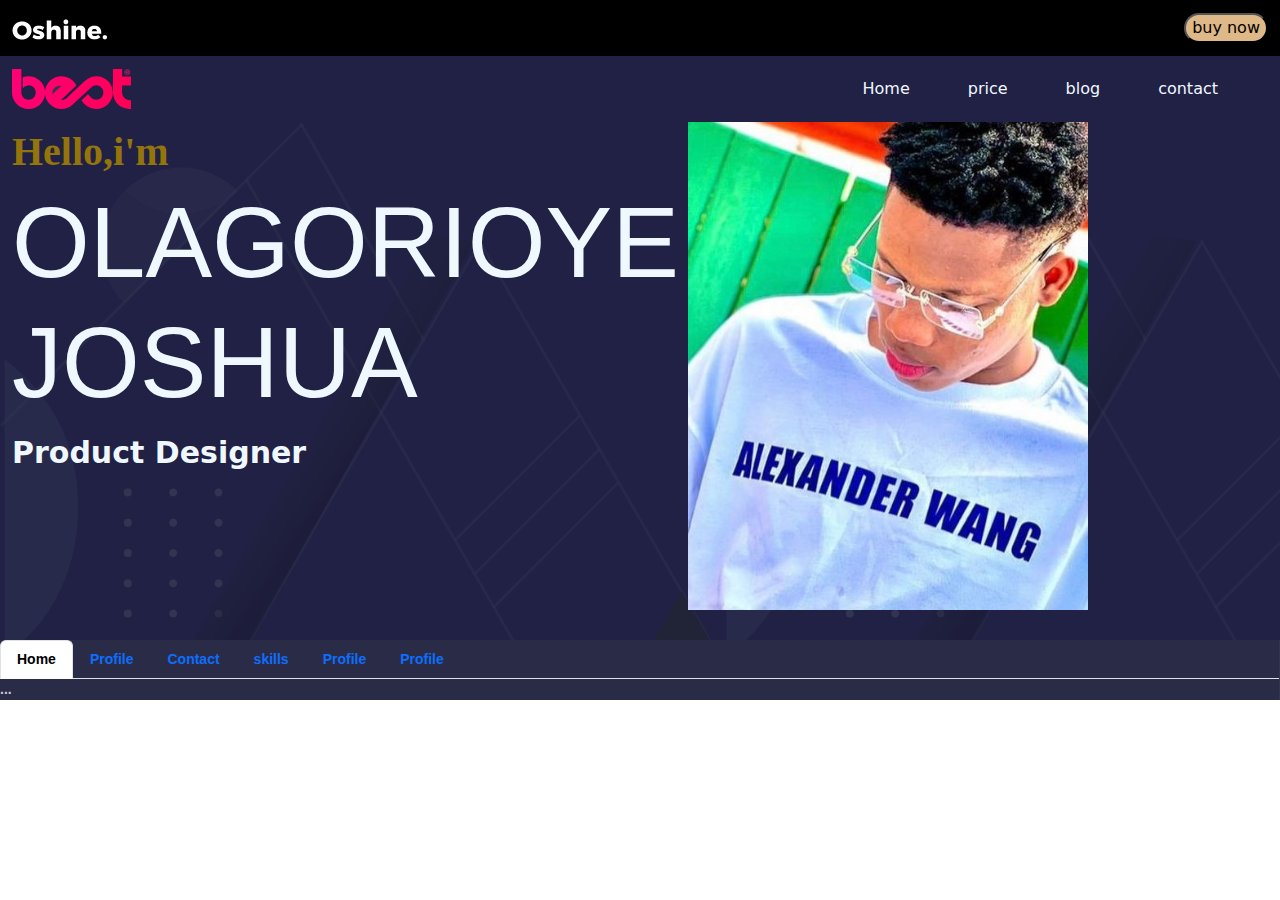
==== index.html @ 6bca3bd5 "portfolio project" ====
<!DOCTYPE html>
<html lang="en">
<head>
    <meta charset="UTF-8">
    <meta name="viewport" content="width=device-width, initial-scale=1.0">
    <title>my website</title>
    <link rel="stylesheet" href="/css/bootstrap.min.css">
    <link rel="stylesheet" href="/css/boxicons.min.css">
    <link rel="stylesheet" href="/css/style.css">
</head>
<body>
  <section id="back">
    <nav class="navbar navbar-expand-lg bg-black">
      <div class="container-fluid">
        <a class="navbar-brand" href=""><img src="img/oshine-min-logo-white.png" alt="oshine logo"></a>
        <button class="navbar-toggler" type="button" data-bs-toggle="collapse" data-bs-target="#navbarNav" aria-controls="navbarNav" aria-expanded="false" aria-label="Toggle navigation">
          <span class="navbar-toggler-icon"></span>
        </button>
        <div>
          <div class="collapse navbar-collapse" id="navbarNav">
            <ul class="navbar-nav">
              <button class="buy">buy now</button>
        </div>
        
  </section>
  <!-- second nav -->
    <section class="bark">
      <nav class="navbar navbar-expand-lg">
        <div class="container-fluid">
          <a class="navbar-brand" href="#"><img src="img/award-2.png" alt=""></a>
          <button class="navbar-toggler" type="button" data-bs-toggle="collapse" data-bs-target="#navbarNav" aria-controls="navbarNav" aria-expanded="false" aria-label="Toggle navigation">
            <span class="navbar-toggler-icon"></span>
          </button>
          <div class="navcolor">
            <div class="collapse navbar-collapse" id="josh">
              <ul class="navbar-nav">
                <li class="nav-item">
                  <a class="nav-link active" aria-current="page" href="#">Home</a>
                </li>
                <li class="nav-item">
                  <a class="nav-link active" href="#">price</a>
                </li>
                <li class="nav-item">
                  <a class="nav-link active" href="#">blog</a>
                </li>
                <li class="nav-item">
                  <a class="nav-link active" href="">contact</a>
                </li>
              </ul>
            </div>
          </div>
        </div>
      </nav>
       </section>
      <!--------------- firt heading----------- -->
      <section class="animate">
        <div class="container-fluid">
          <div class="row">
            <div class="col-md-6 pb-5 fw-bold">
<div>

  <div class="hello">Hello,i'm </div>
  <h1 class="name">OLAGORIOYE JOSHUA</h1>
  <div class="font">Product Designer</div>
</div>
            </div>
            <div class="col-md-6 ps-5">
              <div class="jaypic">
                <img src="img/joshman.jpg" class="img-fluid" height="400px" width="400px" alt="joshman">
              </div>
            </div>

          </div>

        </div>
      </section>
      <!-- third navbar -->
      <section class="thirdnav">
        <div>
          <ul class="nav nav-tabs" id="myTab" role="tablist">
            <li class="nav-item" role="presentation">
              <button class="nav-link active" id="home-tab" data-bs-toggle="tab" data-bs-target="#home-tab-pane" type="button" role="tab" aria-controls="home-tab-pane" aria-selected="true">Home</button>
            </li>
            <li class="nav-item" role="presentation">
              <button class="nav-link" id="profile-tab" data-bs-toggle="tab" data-bs-target="#profile-tab-pane" type="button" role="tab" aria-controls="profile-tab-pane" aria-selected="false">Profile</button>
            </li>
            <li class="nav-item" role="presentation">
              <button class="nav-link" id="contact-tab" data-bs-toggle="tab" data-bs-target="#contact-tab-pane" type="button" role="tab" aria-controls="contact-tab-pane" aria-selected="false">Contact</button>
            </li>
            <li class="nav-item" role="presentation">
              <button class="nav-link" id="skills-tab" data-bs-toggle="tab" data-bs-target="#skills-tab-pane" type="button" role="tab" aria-controls="skills-tab-pane" aria-selected="false">skills</button>
            </li>
            <li class="nav-item" role="presentation">
              <button class="nav-link" id="profile-tab" data-bs-toggle="tab" data-bs-target="#profile-tab-pane" type="button" role="tab" aria-controls="profile-tab-pane" aria-selected="false">Profile</button>
            </li>
            <li class="nav-item" role="presentation">
              <button class="nav-link" id="profile-tab" data-bs-toggle="tab" data-bs-target="#profile-tab-pane" type="button" role="tab" aria-controls="profile-tab-pane" aria-selected="false">Profile</button>
            </li>
          </ul>
          <div class="tab-content" id="myTabContent">
            <div class="tab-pane fade show active" id="home-tab-pane" role="tabpanel" aria-labelledby="home-tab" tabindex="0">...</div>
            <div class="tab-pane fade" id="profile-tab-pane" role="tabpanel" aria-labelledby="profile-tab" tabindex="0">...</div>
            <div class="tab-pane fade" id="contact-tab-pane" role="tabpanel" aria-labelledby="contact-tab" tabindex="0">...</div>
            <div class="tab-pane fade" id="disabled-tab-pane" role="tabpanel" aria-labelledby="disabled-tab" tabindex="0">...</div>
          </div>
        </div>
      </section>
      <!-- about me section -->
</body>
</html>
---- css/style.css ----
/* first nav */
.buy{
    background-color:burlywood;
    border-radius: 15px;
}
.buy:hover{
    background-color:white;
    color: black;
    border-radius: 15px;
}
#back ul a{

    color:rgb(241, 230, 230);
    
    }
    /* second nav */
    .bark{
      background-color: rgb(33, 33, 69);    
    }
    #josh :hover:active{
      color:rgba(12, 15, 7, 0.888);
    
    }
    #josh ul a{
      color: aliceblue;
      padding-left: 50pxpx;
    padding-RIGHT: 50px;
    }
       
 .animate{
    color: aliceblue;
    background-color: rgb(33, 33, 69);
 background-image: url(../img/Group-27.png);   
 }
 /*----------- heading---------- */
 .hello{
    color: rgb(148, 117, 12);
    font-family: fantasy;
    font-size: 40px;
 }
 .font{
   font-size: 30px;
 }
 .name{
    font-family:'Franklin Gothic Medium', 'Arial Narrow', Arial, sans-serif;
    font-size: 100px;
 }
 /*----------- image column------------ */
 .jaypic{
   margin-bottom: 30px;
    border:transparent;
    padding-right: 60px;
 }
 /*-------------------- third navbar----------------- */
 .thirdnav{
 font-family: "HK Grotesk", Sans-serif;
 font-size: 14px;
 font-weight: 600;
 text-transform: uppercase;
 color: #CACBD2;
 background-color: #2a2c47;
 margin: 0px 0px 0px 0px;

 border-style: solid;
 border-width: 0px 1px 0px 0px;
 border-color: rgba(255,255,255,0.05);
 border-radius: 0px 0px 0px 0px;
 
 
}
.first{
  padding-left: 60px;
  padding-right: 60px;
  text-align: center;
  color: rgba(255, 255, 255, 0.984);
  border-right: 1px solid  rgba(255,255,255,0.05);
  display: block;
  
  
}
.first:hover:active{
  color: rgb(18, 13, 1);
  background-color: rgb(243, 204, 11);
  border-color: bisque;
  text-align: center;

}
/* -------------about html file section-------------- */
.about{
  background-color: rgb(33, 33, 69);
   color: white;
   padding-right: 20px;
   padding-left: 20px;
   padding-top: 50px;
   padding-bottom: 100px;

}
.btn-hero{
  text-transform: uppercase;
  background: transparent;
  color: rgb(239, 239, 230);
  letter-spacing: 0.1rem;
  display: inline-block;
  font-weight: 700;
  border:2px solid black ;
  padding: 0.75rem 1.25rem;
}
.btn-hero:hover{
  color: aliceblue;
  background: black;
}
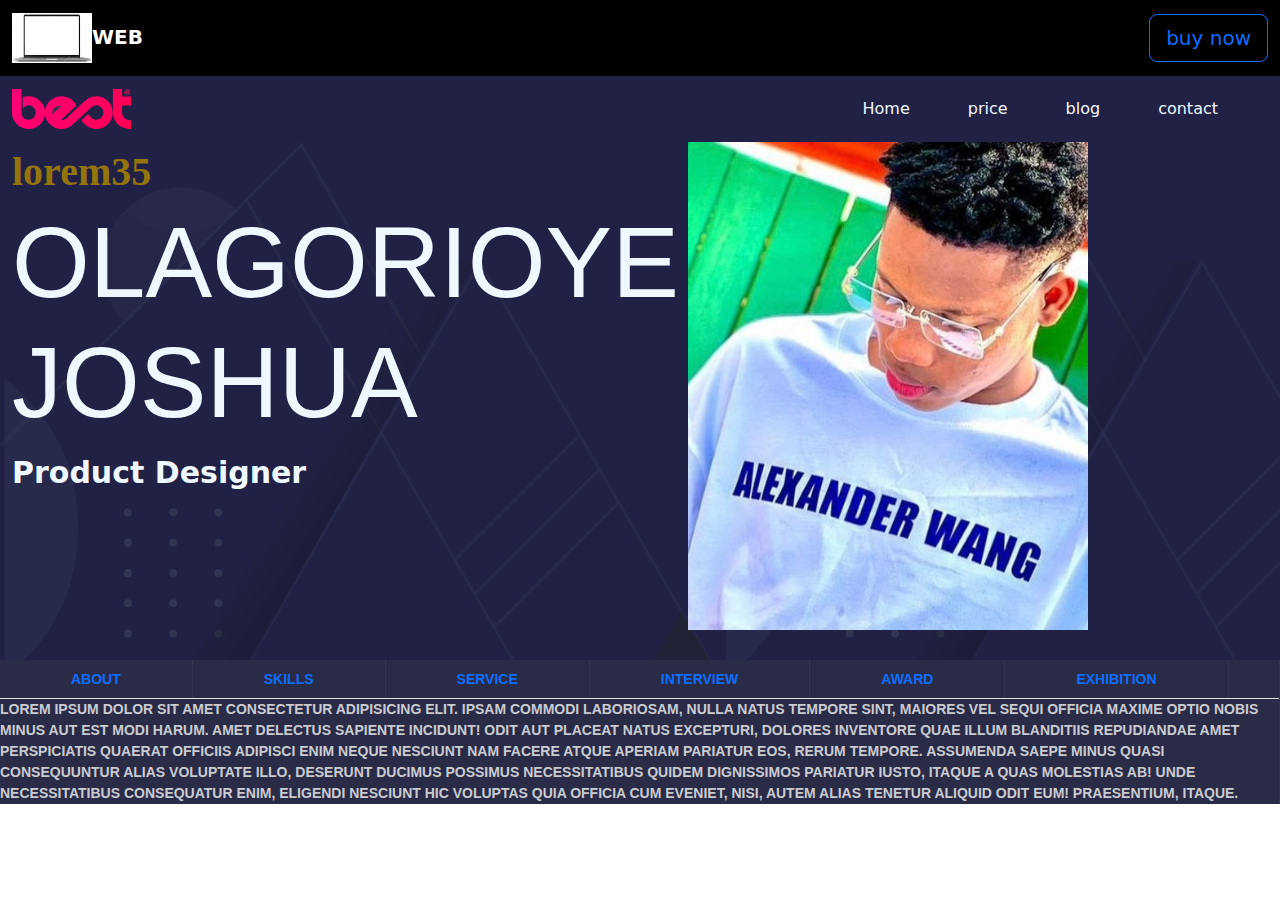
==== commit 05cb0001: "updated my personal project" ====
--- a/index.html
+++ b/index.html
@@ -11,15 +11,15 @@
 <body>
   <section id="back">
     <nav class="navbar navbar-expand-lg bg-black">
-      <div class="container-fluid">
-        <a class="navbar-brand" href=""><img src="img/oshine-min-logo-white.png" alt="oshine logo"></a>
+      <div class="container-fluid text-white">
+        <a class="navbar-brand" href=""><img src="img/system.jpeg  " width="80px" height="50px" alt="oshine logo"><b class="text-white">WEB</b></a>
         <button class="navbar-toggler" type="button" data-bs-toggle="collapse" data-bs-target="#navbarNav" aria-controls="navbarNav" aria-expanded="false" aria-label="Toggle navigation">
           <span class="navbar-toggler-icon"></span>
         </button>
         <div>
           <div class="collapse navbar-collapse" id="navbarNav">
             <ul class="navbar-nav">
-              <button class="buy">buy now</button>
+              <button class="btn btn-lg btn-outline-primary">buy now</button>
         </div>
         
   </section>
@@ -35,10 +35,10 @@
             <div class="collapse navbar-collapse" id="josh">
               <ul class="navbar-nav">
                 <li class="nav-item">
-                  <a class="nav-link active" aria-current="page" href="#">Home</a>
+                  <a class="nav-link active" aria-current="page" href="index.html">Home</a>
                 </li>
                 <li class="nav-item">
-                  <a class="nav-link active" href="#">price</a>
+                  <a class="nav-link active" href="price.html">price</a>
                 </li>
                 <li class="nav-item">
                   <a class="nav-link active" href="#">blog</a>
@@ -59,7 +59,7 @@
             <div class="col-md-6 pb-5 fw-bold">
 <div>
 
-  <div class="hello">Hello,i'm </div>
+  <div class="hello">lorem35 </div>
   <h1 class="name">OLAGORIOYE JOSHUA</h1>
   <div class="font">Product Designer</div>
 </div>
@@ -78,33 +78,54 @@
       <section class="thirdnav">
         <div>
           <ul class="nav nav-tabs" id="myTab" role="tablist">
-            <li class="nav-item" role="presentation">
-              <button class="nav-link active" id="home-tab" data-bs-toggle="tab" data-bs-target="#home-tab-pane" type="button" role="tab" aria-controls="home-tab-pane" aria-selected="true">Home</button>
-            </li>
-            <li class="nav-item" role="presentation">
-              <button class="nav-link" id="profile-tab" data-bs-toggle="tab" data-bs-target="#profile-tab-pane" type="button" role="tab" aria-controls="profile-tab-pane" aria-selected="false">Profile</button>
-            </li>
-            <li class="nav-item" role="presentation">
-              <button class="nav-link" id="contact-tab" data-bs-toggle="tab" data-bs-target="#contact-tab-pane" type="button" role="tab" aria-controls="contact-tab-pane" aria-selected="false">Contact</button>
-            </li>
-            <li class="nav-item" role="presentation">
-              <button class="nav-link" id="skills-tab" data-bs-toggle="tab" data-bs-target="#skills-tab-pane" type="button" role="tab" aria-controls="skills-tab-pane" aria-selected="false">skills</button>
-            </li>
-            <li class="nav-item" role="presentation">
-              <button class="nav-link" id="profile-tab" data-bs-toggle="tab" data-bs-target="#profile-tab-pane" type="button" role="tab" aria-controls="profile-tab-pane" aria-selected="false">Profile</button>
-            </li>
-            <li class="nav-item" role="presentation">
-              <button class="nav-link" id="profile-tab" data-bs-toggle="tab" data-bs-target="#profile-tab-pane" type="button" role="tab" aria-controls="profile-tab-pane" aria-selected="false">Profile</button>
-            </li>
+            <div class="first">
+              <li class="nav-item" role="presentation">
+                <button class="nav-link" id="profile-tab" data-bs-toggle="tab" data-bs-target="about-tab-pane" type="button" role="tab" aria-controls="profile-tab-pane" aria-selected="false">ABOUT</button>
+                
+              </li>
+            </div>
+            <div class="first">
+              <li class="nav-item" role="presentation">
+                <button class="nav-link" id="profile-tab" data-bs-toggle="tab" data-bs-target="#profile-tab-pane" type="button" role="tab" aria-controls="profile-tab-pane" aria-selected="false">SKILLS</button>
+              </li>
+            </div>
+            <div class="first">
+              <li class="nav-item" role="presentation">
+                <button class="nav-link" id="contact-tab" data-bs-toggle="tab" data-bs-target="#contact-tab-pane" type="button" role="tab" aria-controls="contact-tab-pane" aria-selected="false">SERVICE</button>
+              </li>
+            </div>
+            <div class="first">
+              <li class="nav-item" role="presentation">
+                <button class="nav-link"  id="skills-tab" data-bs-toggle="tab" data-bs-target="#skills-tab-pane" type="button" role="tab" aria-controls="skills-tab-pane" aria-selected="false">INTERVIEW</button>
+              </li>
+            </div>
+            <div class="first">
+              <li class="nav-item" role="presentation">
+                <button class="nav-link" id="profile-tab" data-bs-toggle="tab" data-bs-target="#profile-tab-pane" type="button" role="tab" aria-controls="profile-tab-pane" aria-selected="false">AWARD</button>
+              </li>
+            </div>
+            <div class="first">
+              <li class="nav-item" role="presentation">
+                <button class="nav-link" id="profile-tab" data-bs-toggle="tab" data-bs-target="#profile-tab-pane" type="button" role="tab" aria-controls="profile-tab-pane" aria-selected="false">EXHIBITION</button>
+              </li>
+            </div>
           </ul>
-          <div class="tab-content" id="myTabContent">
-            <div class="tab-pane fade show active" id="home-tab-pane" role="tabpanel" aria-labelledby="home-tab" tabindex="0">...</div>
-            <div class="tab-pane fade" id="profile-tab-pane" role="tabpanel" aria-labelledby="profile-tab" tabindex="0">...</div>
-            <div class="tab-pane fade" id="contact-tab-pane" role="tabpanel" aria-labelledby="contact-tab" tabindex="0">...</div>
-            <div class="tab-pane fade" id="disabled-tab-pane" role="tabpanel" aria-labelledby="disabled-tab" tabindex="0">...</div>
+        </div>
+        <div class="tab-content" id="myTabContent">
+          <div class="tab-pane fade show active" id="home-tab-pane" role="tabpanel" aria-labelledby="home-tab" tabindex="0">
+Lorem ipsum dolor sit amet consectetur adipisicing elit. Ipsam commodi laboriosam, nulla natus tempore sint, maiores vel sequi officia maxime optio nobis minus aut est modi harum. Amet delectus sapiente incidunt! Odit aut placeat natus excepturi, dolores inventore quae illum blanditiis repudiandae amet perspiciatis quaerat officiis adipisci enim neque nesciunt nam facere atque aperiam pariatur eos, rerum tempore. Assumenda saepe minus quasi consequuntur alias voluptate illo, deserunt ducimus possimus necessitatibus quidem dignissimos pariatur iusto, itaque a quas molestias ab! Unde necessitatibus consequatur enim, eligendi nesciunt hic voluptas quia officia cum eveniet, nisi, autem alias tenetur aliquid odit eum! Praesentium, itaque.
           </div>
+          <div class="tab-pane fade" id="profile-tab-pane" role="tabpanel" aria-labelledby="profile-tab" tabindex="0">
+            Lorem ipsum dolor sit amet consectetur adipisicing elit. Quam quae dolores delectus nihil quos laudantium odio assumenda eveniet incidunt. Debitis harum ducimus voluptas hic eius deleniti necessitatibus, doloribus nihil vitae suscipit amet soluta aut quas reiciendis dolores voluptatem quos nostrum. Laborum commodi molestias, maiores itaque facilis dolorem soluta labore corporis.
+          </div>
+          <div class="tab-pane fade" id="contact-tab-pane" role="tabpanel" aria-labelledby="contact-tab" tabindex="0">...</div>
+          <div class="tab-pane fade" id="disabled-tab-pane" role="tabpanel" aria-labelledby="disabled-tab" tabindex="0">...</div>
         </div>
       </section>
-      <!-- about me section -->
+      <section class="mt-5">
+
+      </section>
+
+      <script src="/js/bootstrap.min.js"></script>
 </body>
 </html>--- a/css/style.css
+++ b/css/style.css
@@ -17,7 +17,7 @@
     .bark{
       background-color: rgb(33, 33, 69);    
     }
-    #josh :hover:active{
+    #josh :hover{
       color:rgba(12, 15, 7, 0.888);
     
     }
@@ -69,18 +69,18 @@
  
 }
 .first{
-  padding-left: 60px;
-  padding-right: 60px;
+  padding-left: 54px;
+  padding-right: 54px;
   text-align: center;
-  color: rgba(255, 255, 255, 0.984);
+  color: rgba(240, 235, 235, 0.984);
   border-right: 1px solid  rgba(255,255,255,0.05);
   display: block;
   
   
 }
-.first:hover:active{
+.first:hover{
   color: rgb(18, 13, 1);
-  background-color: rgb(243, 204, 11);
+  background-color: rgb(235, 234, 228);
   border-color: bisque;
   text-align: center;
 
@@ -108,4 +108,47 @@
 .btn-hero:hover{
   color: aliceblue;
   background: black;
-}+ }
+ /* price html section ...........*/
+ .backgroundsection{
+
+  background-image: url(/img/-technology_1.jpg);
+  background-color:rgba(0, 0, 0,5);
+  
+  opacity:0.85;
+
+  transition: border-radius 0.3s, opacity 0.3s;
+  height: 100%;
+    width: 100%;
+    top: 0;
+    left: 0;
+  position:absolute;
+    margin-top: 63px;
+    padding-top: 10rem;
+    background-size: cover;   
+
+ }
+ 
+  
+  
+ #price-edit li a{
+  padding-right: 50px;
+  padding-left: 50px;
+  color:rgb(244, 235, 235);
+  font-weight: bold;
+  font-size: 15px;
+ }
+ .contact{
+  background-image: url(/img/image\ two.jpg);
+  background-color: rgba(76, 175, 80, 0.3,);
+color: white;
+  height: 100%;
+    width: 100%;
+    top: 0;
+    left: 0;
+  position:absolute;
+    margin-top: 63px;
+    padding-top: 10rem; 
+    background-size: cover; 
+ 
+ }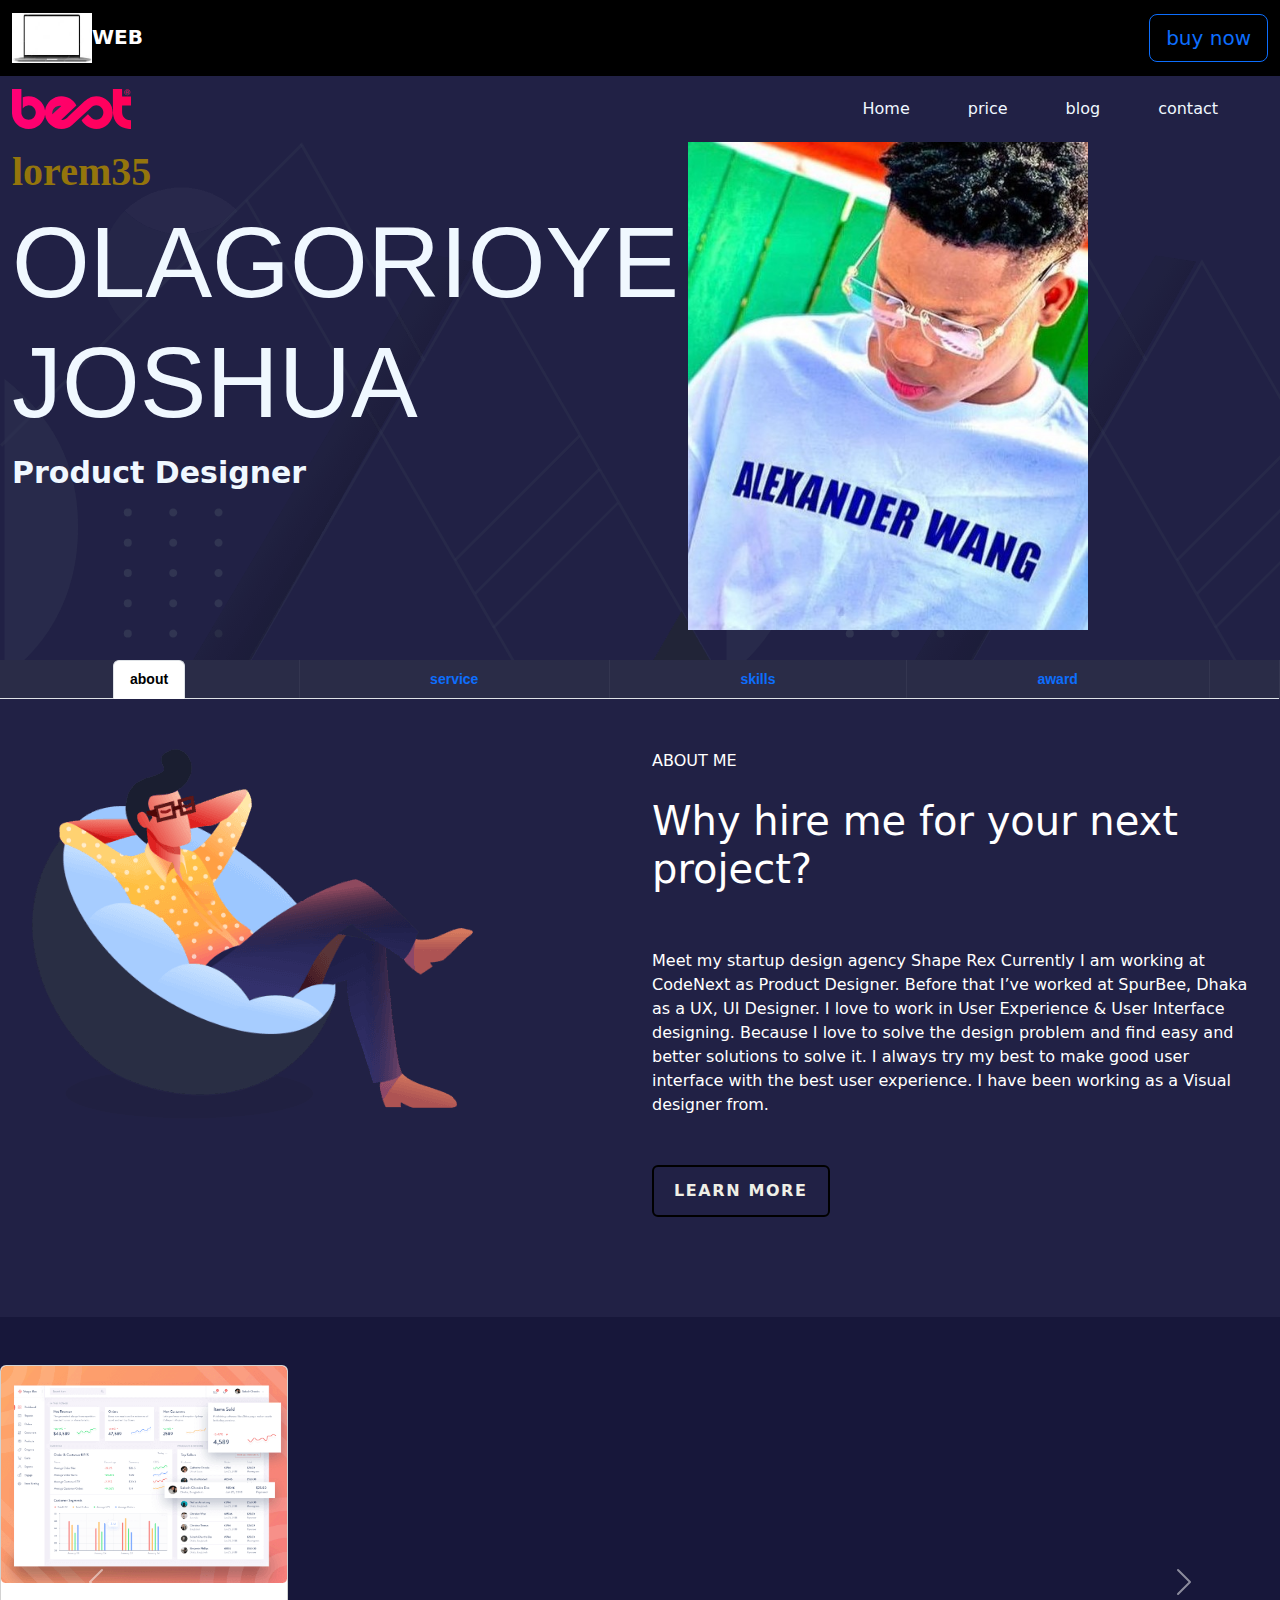
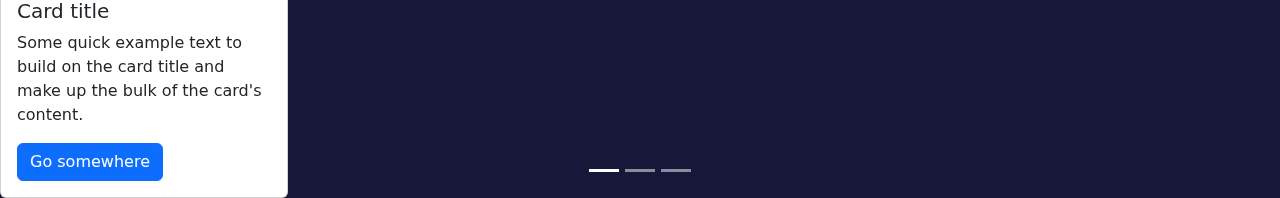
==== commit 1b4cc387: "update on my portfolio" ====
--- a/index.html
+++ b/index.html
@@ -75,55 +75,281 @@
         </div>
       </section>
       <!-- third navbar -->
-      <section class="thirdnav">
-        <div>
-          <ul class="nav nav-tabs" id="myTab" role="tablist">
-            <div class="first">
-              <li class="nav-item" role="presentation">
-                <button class="nav-link" id="profile-tab" data-bs-toggle="tab" data-bs-target="about-tab-pane" type="button" role="tab" aria-controls="profile-tab-pane" aria-selected="false">ABOUT</button>
+     <section class="thirdnav">
+      <ul class="nav nav-tabs" id="myTab" role="tablist">
+        <div class="first">
+          <li class="nav-item" role="presentation">
+            <button class="nav-link active" id="home-tab" data-bs-toggle="tab" data-bs-target="#home-tab-pane" type="button" role="tab" aria-controls="home-tab-pane" aria-selected="true">about</button>
+          </li>
+        </div>
+        <div class="first">
+          <li class="nav-item" role="presentation">
+            <button class="nav-link" id="profile-tab" data-bs-toggle="tab" data-bs-target="#profile-tab-pane" type="button" role="tab" aria-controls="profile-tab-pane" aria-selected="false">service</button>
+          </li>
+        </div>
+        <div class="first" >
+          <li class="nav-item" role="presentation">
+            <button class="nav-link" id="contact-tab" data-bs-toggle="tab" data-bs-target="#contact-tab-pane" type="button" role="tab" aria-controls="contact-tab-pane" aria-selected="false">skills</button>
+          </li>
+        </div>
+        <div class="first" >
+          <li class="nav-item" role="presentation">
+            <button class="nav-link" id="award-tab" data-bs-toggle="tab" data-bs-target="#award-tab-pane" type="button" role="tab" aria-controls="award-tab-pane" aria-selected="false">award</button>
+          </li>
+        </div>
+        
+      </ul>
+     </section>
+      <div class="tab-content" id="myTabContent">
+        <div class="tab-pane fade show active" id="home-tab-pane" role="tabpanel" aria-labelledby="home-tab" tabindex="0">
+
+          <section class="about">
+            <div class="container-fluid">
+           <div class="row">
+            <div class=col-md-6>
+             <div>
+                <img src="img/about-pic.png" class="img-fluid" alt="">
+             </div>   
+            </div>
+            <div class="col-md-6">
+                <div>ABOUT ME</div><br>
+                <div>
+           <h1>Why hire me for your next project?</h1> <br><br>
+    <div>
+        Meet my startup design agency Shape Rex Currently I am working at CodeNext as Product Designer. Before that I’ve worked at SpurBee, Dhaka as a UX, UI Designer.
+    
+    I love to work in User Experience & User Interface designing. 
+    Because I love to solve the design problem and find easy and 
+    better solutions to solve it. I always try my best to make good
+     user interface with the best user experience.
+     I have been working as a Visual designer from.
+    </div>
+                </div><br><br>
+                <button class="btn btn-hero" >LEARN MORE</button>
+    
+            </div>
+    
+           </div>
+            </div>
+        </section>
+        </div>
+
+
+        <div class="tab-pane fade" id="profile-tab-pane" role="tabpanel" aria-labelledby="profile-tab" tabindex="0">
+          <div class="container myservice">
+            <div class="row">
+              <div class="col-md-4">
+            <div class="service">
+              <img src="img/service-1 (1).png" alt=""><br><br>
+              <h1>Business Strategy</h1><br>
+              <span>
+                Strategy develop customer in organisational knowledge and
+                 market perspectives that inform and provoke.
+              </span>
+            </div>
+              </div>
+              <div class="col-md-4">
+                <div class="service">
+                  <img src="img/service-2.png" alt=""><br><br>
+                  <h1>Brand Strategy</h1><br>
+                  <span>
+                    Strategy develop customer in organisational knowledge and
+                     market perspectives that inform and provoke.
+                  </span>
+                </div>
+                  </div>
+                  <div class="col-md-4">
+                    <div class="service">
+                      <img src="img/service-3.png" alt=""><br><br>
+                      <h1>Visual Design</h1><br>
+                      <span>
+                        Strategy develop customer in organisational knowledge and
+                         market perspectives that inform and provoke.
+                      </span>
+                    </div>
+                      </div>
+                      <div class="col-md-4">
+                        <div class="serv">
+                          <img src="img/service-4.png" alt=""><br><br>
+                          <h1>Product Design</h1><br>
+                          <span>
+                            Strategy develop customer in organisational knowledge and
+                             market perspectives that inform and provoke.
+                          </span>
+                        </div>
+                          </div>
+                          <div class="col-md-4">
+                            <div class="serv">
+                              <img src="img/service-5.png" alt=""><br><br>
+                              <h1>Interactive Design</h1><br>
+                              <span>
+                                Strategy develop customer in organisational knowledge and
+                                 market perspectives that inform and provoke.
+                              </span>
+                            </div>
+                              </div>
+                              <div class="col-md-4">
+                                <div class="serv">
+                                  <img src="img/service-6.png" alt=""><br><br>
+                                  <h1>Motion Graphic</h1><br>
+                                  <span>
+                                    Strategy develop customer in organisational knowledge and
+                                     market perspectives that inform and provoke.
+                                  </span>
+                                </div>
+                                  </div>
+              
+
+            </div>
+
+          </div>
+        </div>
+
+
+        <div class="tab-pane fade" id="contact-tab-pane" role="tabpanel" aria-labelledby="contact-tab" tabindex="0">
+          <div class="container myinterview">
+            <div class="row">
+              <div class="col-md-6">
+            <div class="interview">
+              
+              <h1><img src="img/interview-1.edit.jpg" width="200px" height="200px" alt="">
+                Business Strategy</h1>
+              
+                <span>
+                  There are many variations of passages lorem Ipsum available, 
+                but the majority have suffered alteration
+                </span>
+                <br>
+                <a class="icon-link icon-link-hover" style="--bs-link-hover-color-rgb: 25, 135, 84;" href="#">
+                  Icon link
+                  <svg class="bi" aria-hidden="true"><use xlink:href="#arrow-right"></use></svg>
+                </a>
+            </div>
+              </div>
+              <div class="col-md-6">
+                <div class="interview">
+                  
+                  <h1><img src="img/interview-2.jpg" width="200px" height="200px" alt="">
+                    Business Strategy</h1>
+                  
+                    <span>
+                      There are many variations of passages lorem Ipsum available, 
+                    but the majority have suffered alteration
+                    </span>
+                    <br>
+                    <a class="icon-link icon-link-hover" style="--bs-link-hover-color-rgb: 25, 135, 84;" href="#">
+                      Icon link
+                      <svg class="bi" aria-hidden="true"><use xlink:href="#arrow-right"></use></svg>
+                    </a>
+                </div>
+                  </div>
+                  <div class="col-md-6">
+                    <div class="interview">
+                      
+                      <h1><img src="img/interview-3.jpg" width="200px" height="200px" alt="">
+                        Business Strategy</h1>
+                      
+                        <span>
+                          There are many variations of passages lorem Ipsum available, 
+                        but the majority have suffered alteration
+                        </span>
+                        <br>
+                        <a class="icon-link icon-link-hover" style="--bs-link-hover-color-rgb: 25, 135, 84;" href="#">
+                          Icon link
+                          <svg class="bi" aria-hidden="true"><use xlink:href="#arrow-right"></use></svg>
+                        </a>
+                    </div>
+                      </div>
+                      <div class="col-md-6">
+                        <div class="interview">
+                          
+                          <h1><img src="img/interview-4.jpg" width="200px" height="200px" alt="">
+                            Business Strategy</h1>
+                          
+                            <span>
+                              There are many variations of passages lorem Ipsum available, 
+                            but the majority have suffered alteration
+                            </span>
+                            <br>
+                            <a class="icon-link icon-link-hover" style="--bs-link-hover-color-rgb: 25, 135, 84;" href="#">
+                              Icon link
+                              <svg class="bi" aria-hidden="true"><use xlink:href="#arrow-right"></use></svg>
+                            </a>
+                        </div>
+                          </div>
+
+            </div>
+
+          </div>
+        </div>
+
+
+        <div class="tab-pane fade" id="award-tab-pane" role="tabpanel" aria-labelledby="award-tab" tabindex="0">
+          <div class="container">
+            <div class="row">
+              <div class="col-md-4">
+             <div class="award">
+              <img src="img/post-7.jpg" width="200px" height="200px"  alt="">
+              <h3>can you help translate this site into a foreign?
                 
-              </li>
-            </div>
-            <div class="first">
-              <li class="nav-item" role="presentation">
-                <button class="nav-link" id="profile-tab" data-bs-toggle="tab" data-bs-target="#profile-tab-pane" type="button" role="tab" aria-controls="profile-tab-pane" aria-selected="false">SKILLS</button>
-              </li>
-            </div>
-            <div class="first">
-              <li class="nav-item" role="presentation">
-                <button class="nav-link" id="contact-tab" data-bs-toggle="tab" data-bs-target="#contact-tab-pane" type="button" role="tab" aria-controls="contact-tab-pane" aria-selected="false">SERVICE</button>
-              </li>
-            </div>
-            <div class="first">
-              <li class="nav-item" role="presentation">
-                <button class="nav-link"  id="skills-tab" data-bs-toggle="tab" data-bs-target="#skills-tab-pane" type="button" role="tab" aria-controls="skills-tab-pane" aria-selected="false">INTERVIEW</button>
-              </li>
-            </div>
-            <div class="first">
-              <li class="nav-item" role="presentation">
-                <button class="nav-link" id="profile-tab" data-bs-toggle="tab" data-bs-target="#profile-tab-pane" type="button" role="tab" aria-controls="profile-tab-pane" aria-selected="false">AWARD</button>
-              </li>
-            </div>
-            <div class="first">
-              <li class="nav-item" role="presentation">
-                <button class="nav-link" id="profile-tab" data-bs-toggle="tab" data-bs-target="#profile-tab-pane" type="button" role="tab" aria-controls="profile-tab-pane" aria-selected="false">EXHIBITION</button>
-              </li>
-            </div>
-          </ul>
-        </div>
-        <div class="tab-content" id="myTabContent">
-          <div class="tab-pane fade show active" id="home-tab-pane" role="tabpanel" aria-labelledby="home-tab" tabindex="0">
-Lorem ipsum dolor sit amet consectetur adipisicing elit. Ipsam commodi laboriosam, nulla natus tempore sint, maiores vel sequi officia maxime optio nobis minus aut est modi harum. Amet delectus sapiente incidunt! Odit aut placeat natus excepturi, dolores inventore quae illum blanditiis repudiandae amet perspiciatis quaerat officiis adipisci enim neque nesciunt nam facere atque aperiam pariatur eos, rerum tempore. Assumenda saepe minus quasi consequuntur alias voluptate illo, deserunt ducimus possimus necessitatibus quidem dignissimos pariatur iusto, itaque a quas molestias ab! Unde necessitatibus consequatur enim, eligendi nesciunt hic voluptas quia officia cum eveniet, nisi, autem alias tenetur aliquid odit eum! Praesentium, itaque.
-          </div>
-          <div class="tab-pane fade" id="profile-tab-pane" role="tabpanel" aria-labelledby="profile-tab" tabindex="0">
-            Lorem ipsum dolor sit amet consectetur adipisicing elit. Quam quae dolores delectus nihil quos laudantium odio assumenda eveniet incidunt. Debitis harum ducimus voluptas hic eius deleniti necessitatibus, doloribus nihil vitae suscipit amet soluta aut quas reiciendis dolores voluptatem quos nostrum. Laborum commodi molestias, maiores itaque facilis dolorem soluta labore corporis.
-          </div>
-          <div class="tab-pane fade" id="contact-tab-pane" role="tabpanel" aria-labelledby="contact-tab" tabindex="0">...</div>
-          <div class="tab-pane fade" id="disabled-tab-pane" role="tabpanel" aria-labelledby="disabled-tab" tabindex="0">...</div>
-        </div>
+              </h3>
+             </div>
+              </div>
+
+            </div>
+
+          </div>
+        </div>
+      <section class="mt-5">
       </section>
-      <section class="mt-5">
-
+      <section>
+        <div id="carouselExampleIndicators" class="carousel slide">
+          <div class="carousel-indicators">
+            <button type="button" data-bs-target="#carouselExampleIndicators" data-bs-slide-to="0" class="active" aria-current="true" aria-label="Slide 1"></button>
+            <button type="button" data-bs-target="#carouselExampleIndicators" data-bs-slide-to="1" aria-label="Slide 2"></button>
+            <button type="button" data-bs-target="#carouselExampleIndicators" data-bs-slide-to="2" aria-label="Slide 3"></button>
+          </div>
+          <div class="carousel-inner">
+            <div class="carousel-item active">
+              <div class="card" style="width: 18rem;">
+                <img src="img/dashboard_admin.png" class="card-img-top" alt="...">
+                <div class="card-body">
+                  <h5 class="card-title">Card title</h5>
+                  <p class="card-text">Some quick example text to build on the card title and make up the bulk of the card's content.</p>
+                  <a href="#" class="btn btn-primary">Go somewhere</a>
+                </div>
+              </div>
+            </div>
+            <div class="carousel-item">
+              <div class="card" style="width: 18rem;">
+                <img src="img/architecture1.png" class="card-img-top" alt="...">
+                <div class="card-body">
+                  <h5 class="card-title">Card title</h5>
+                  <p class="card-text">Some quick example text to build on the card title and make up the bulk of the card's content.</p>
+                  <a href="#" class="btn btn-primary">Go somewhere</a>
+                </div>
+              </div>
+            </div>
+            <div class="carousel-item">
+              <div class="card" style="width: 18rem;">
+  <img src="..." class="card-img-top" alt="...">
+  <div class="card-body">
+    <h5 class="card-title">Card title</h5>
+    <p class="card-text">Some quick example text to build on the card title and make up the bulk of the card's content.</p>
+    <a href="#" class="btn btn-primary">Go somewhere</a>
+  </div>
+</div>
+            </div>
+          </div>
+          <button class="carousel-control-prev" type="button" data-bs-target="#carouselExampleIndicators" data-bs-slide="prev">
+            <span class="carousel-control-prev-icon" aria-hidden="true"></span>
+            <span class="visually-hidden">Previous</span>
+          </button>
+          <button class="carousel-control-next" type="button" data-bs-target="#carouselExampleIndicators" data-bs-slide="next">
+            <span class="carousel-control-next-icon" aria-hidden="true"></span>
+            <span class="visually-hidden">Next</span>
+          </button>
+        </div>
       </section>
 
       <script src="/js/bootstrap.min.js"></script>
--- a/css/style.css
+++ b/css/style.css
@@ -69,8 +69,8 @@
  
 }
 .first{
-  padding-left: 54px;
-  padding-right: 54px;
+  padding-left: 113px;
+  padding-right: 114px;
   text-align: center;
   color: rgba(240, 235, 235, 0.984);
   border-right: 1px solid  rgba(255,255,255,0.05);
@@ -151,4 +151,60 @@
     padding-top: 10rem; 
     background-size: cover; 
  
- }+ }
+ #myTabContent{
+  background-color: rgb(23, 23, 58);
+  
+ }
+ /* service section................... */
+ .myservice{
+  background-color: #2a2c47;
+  color: white;
+  padding-top: 30px;
+  padding-bottom: 30px;
+  
+ }
+.serv{
+  background-color: #2a2c47;
+  color: white;
+  padding-top: 30px;
+  padding-bottom: 30px;
+  
+}
+.interview{
+color: white;
+padding-top: 50px ;
+}
+.myinterview{
+  background-color:#2a2c47 ;
+}
+.interview img{
+  float: left;
+  padding-bottom: 20px;
+  padding-right: 20px; 
+}
+.interview h1:hover{
+  color: #ffc576;
+}
+.award img:hover{
+  transition: 0.5s;
+    -webkit-transform: scale(1);
+    transform: scale(1.1);
+}
+.award img{
+  height: auto;
+    max-width: 100%;
+    border: none;
+    border-radius: 0;
+    -webkit-box-shadow: none;
+    box-shadow: none;
+    padding-top: 20px;
+}
+.award h3{
+  background-color: transparent;
+    background-image: linear-gradient(180deg, rgba(31,34,53,0) 0%, #1f2235 100%);
+    padding: 100px 20px 20px 20px;
+    transition-duration: 0.3s;
+    color: white;
+    display: block;
+}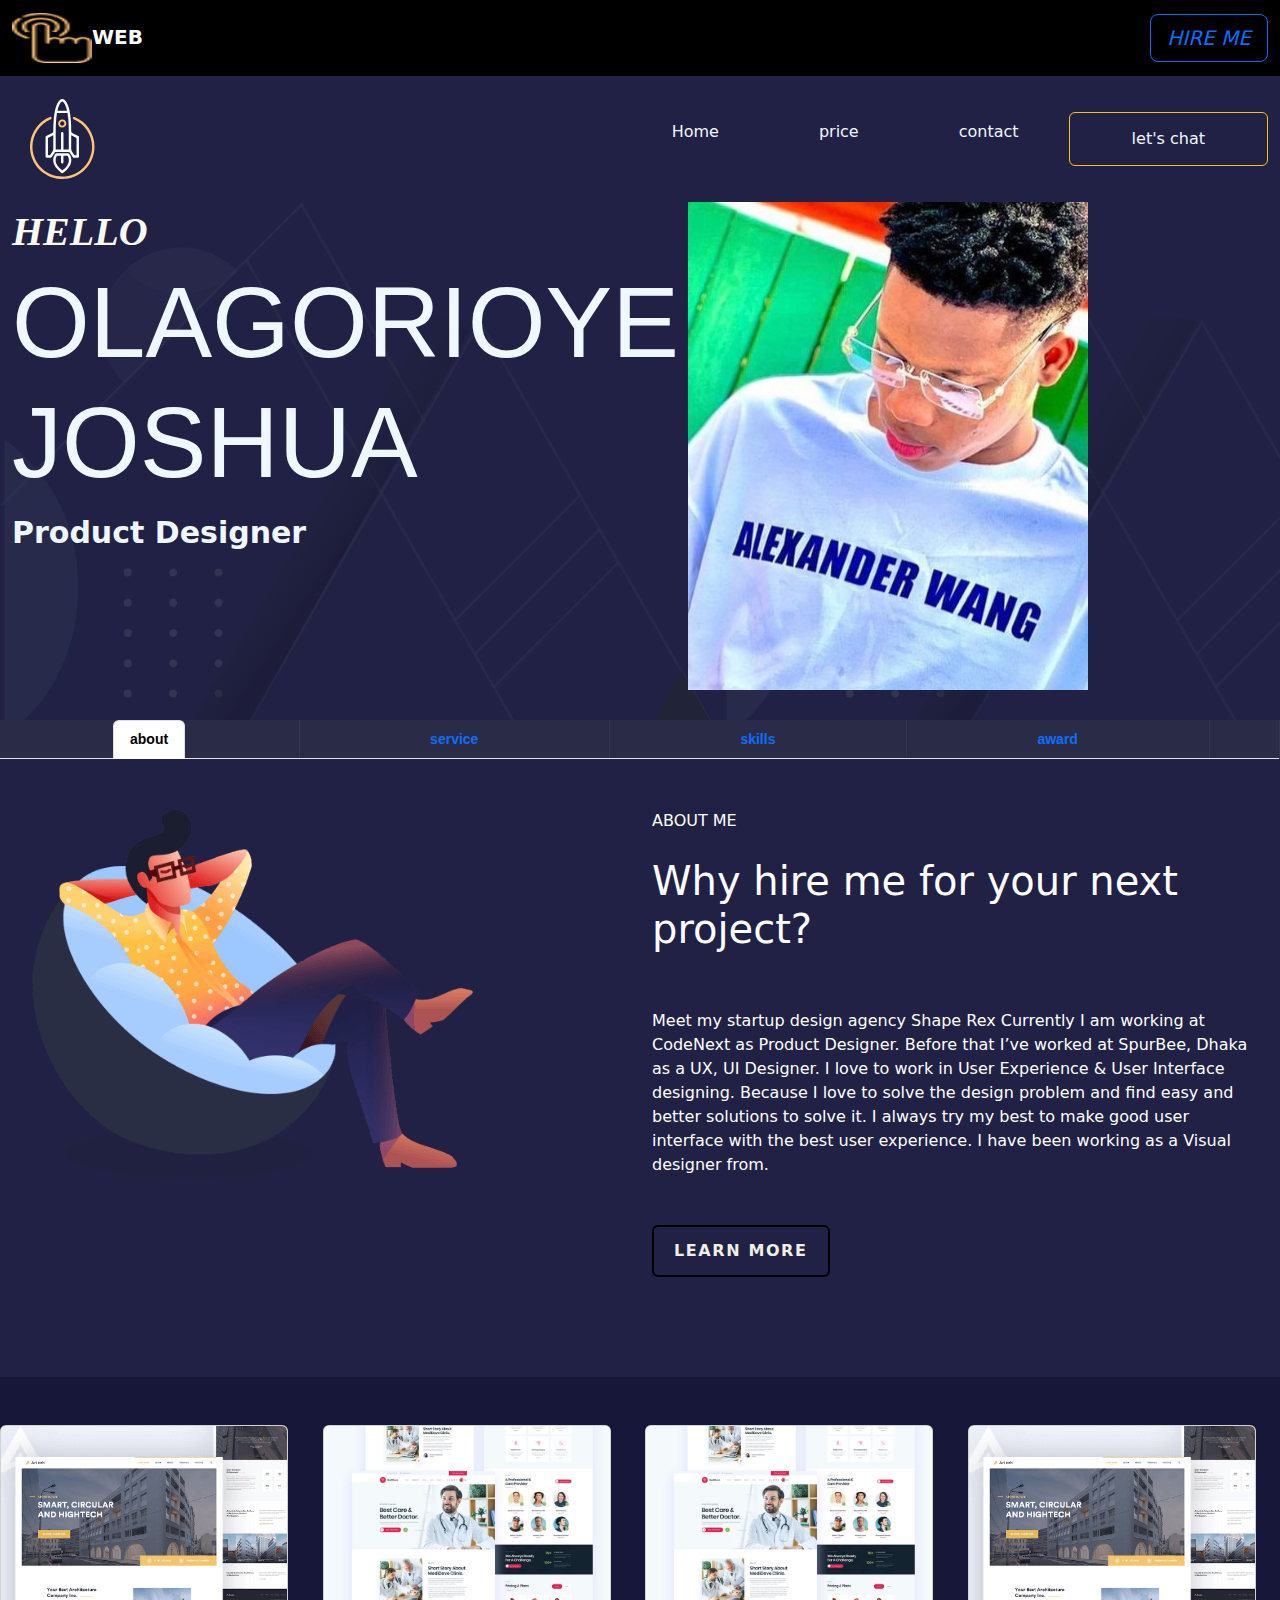
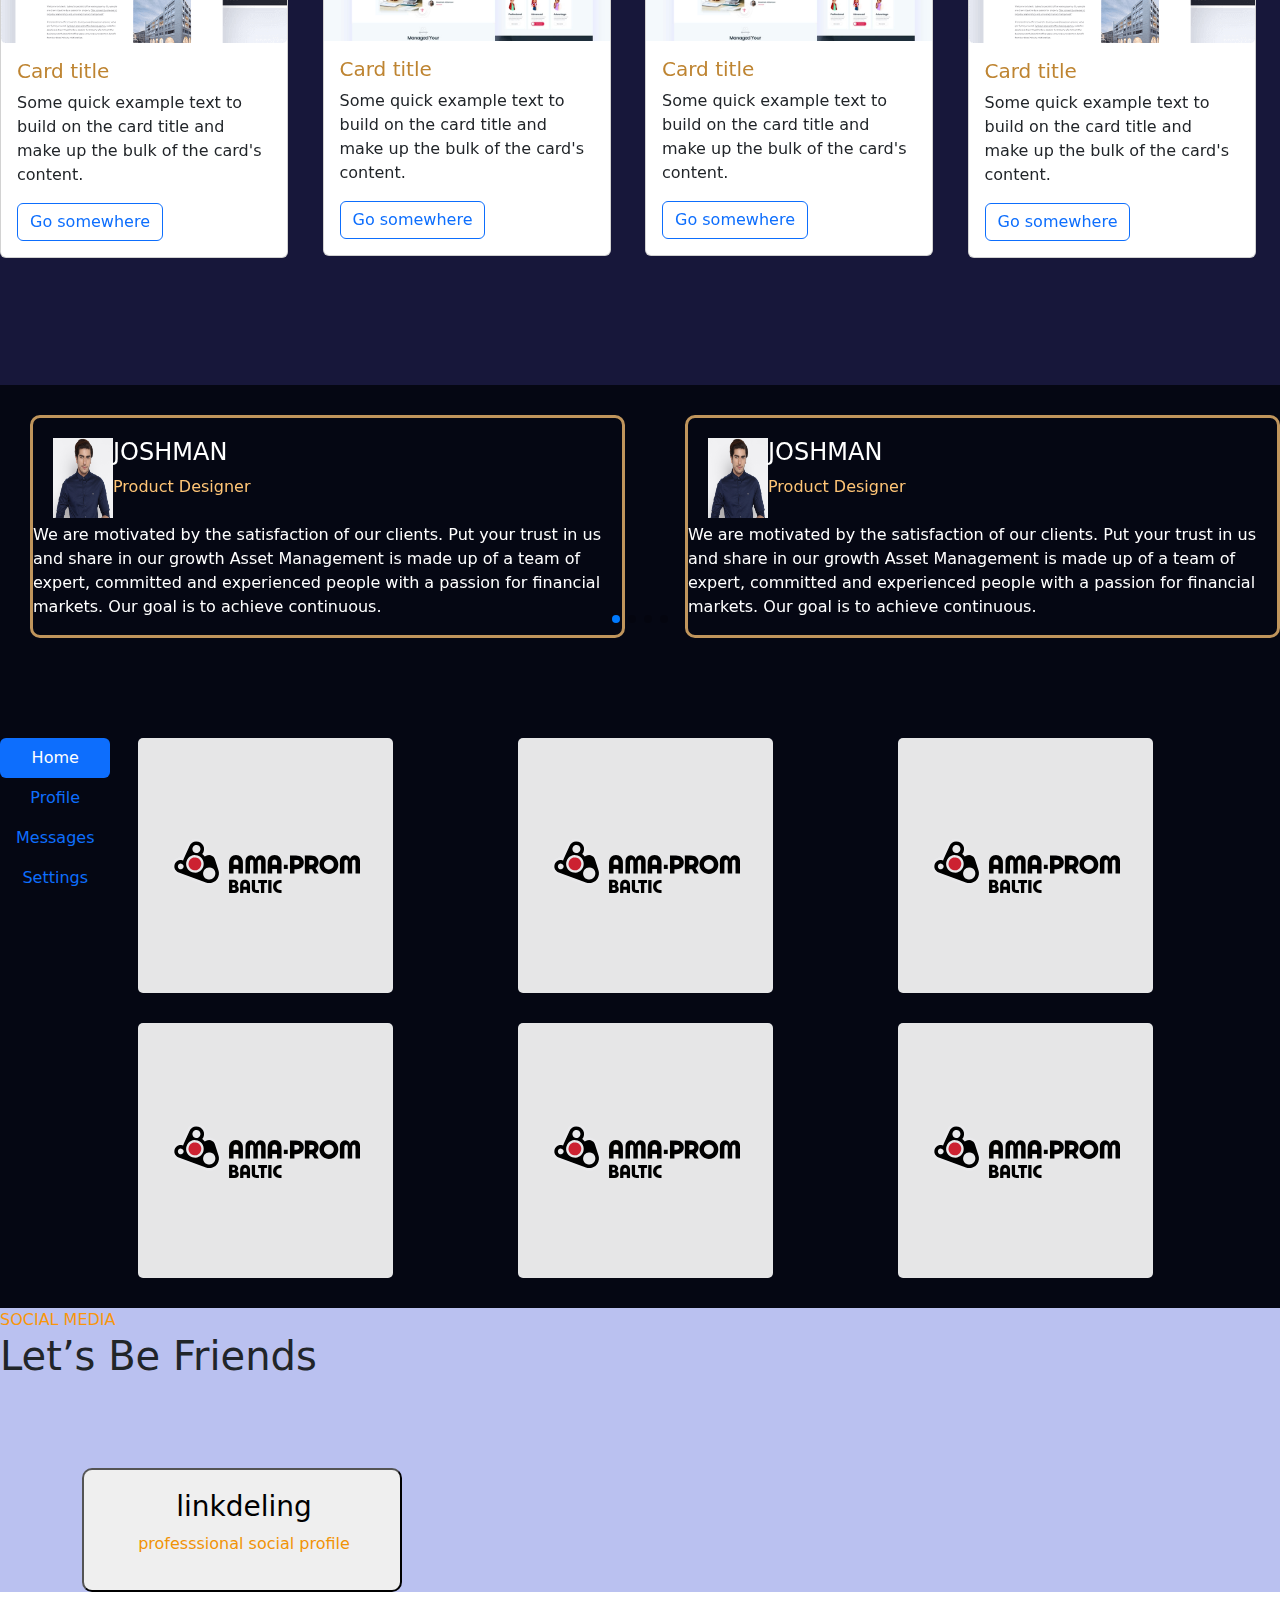
==== commit 762a6952: "updated my portfolio" ====
--- a/index.html
+++ b/index.html
@@ -7,19 +7,20 @@
     <link rel="stylesheet" href="/css/bootstrap.min.css">
     <link rel="stylesheet" href="/css/boxicons.min.css">
     <link rel="stylesheet" href="/css/style.css">
+    <link rel="stylesheet" href="/css/swiperstyle.css">
 </head>
 <body>
   <section id="back">
     <nav class="navbar navbar-expand-lg bg-black">
       <div class="container-fluid text-white">
-        <a class="navbar-brand" href=""><img src="img/system.jpeg  " width="80px" height="50px" alt="oshine logo"><b class="text-white">WEB</b></a>
+        <a class="navbar-brand" href=""><img src="img/service-5.png " width="80px" height="50px" alt="service"><b class="text-white">WEB</b></a>
         <button class="navbar-toggler" type="button" data-bs-toggle="collapse" data-bs-target="#navbarNav" aria-controls="navbarNav" aria-expanded="false" aria-label="Toggle navigation">
           <span class="navbar-toggler-icon"></span>
         </button>
         <div>
           <div class="collapse navbar-collapse" id="navbarNav">
             <ul class="navbar-nav">
-              <button class="btn btn-lg btn-outline-primary">buy now</button>
+              <button class="btn btn-lg btn-outline-primary"><i>HIRE ME</i></button>
         </div>
         
   </section>
@@ -27,7 +28,7 @@
     <section class="bark">
       <nav class="navbar navbar-expand-lg">
         <div class="container-fluid">
-          <a class="navbar-brand" href="#"><img src="img/award-2.png" alt=""></a>
+          <a class="navbar-brand" href="#"><img src="/img/rs2.png" class="image-fluid" alt=""></a>
           <button class="navbar-toggler" type="button" data-bs-toggle="collapse" data-bs-target="#navbarNav" aria-controls="navbarNav" aria-expanded="false" aria-label="Toggle navigation">
             <span class="navbar-toggler-icon"></span>
           </button>
@@ -41,10 +42,10 @@
                   <a class="nav-link active" href="price.html">price</a>
                 </li>
                 <li class="nav-item">
-                  <a class="nav-link active" href="#">blog</a>
+                  <a class="nav-link active" href="contact.html">contact</a>
                 </li>
                 <li class="nav-item">
-                  <a class="nav-link active" href="">contact</a>
+                  <button class="btn btn-outline-warning "><a class="nav-link active" href="let'schat.html">let's chat</a></button>
                 </li>
               </ul>
             </div>
@@ -59,7 +60,7 @@
             <div class="col-md-6 pb-5 fw-bold">
 <div>
 
-  <div class="hello">lorem35 </div>
+  <div class="hello"><i>HELLO</i></div>
   <h1 class="name">OLAGORIOYE JOSHUA</h1>
   <div class="font">Product Designer</div>
 </div>
@@ -302,56 +303,249 @@
         </div>
       <section class="mt-5">
       </section>
-      <section>
-        <div id="carouselExampleIndicators" class="carousel slide">
-          <div class="carousel-indicators">
-            <button type="button" data-bs-target="#carouselExampleIndicators" data-bs-slide-to="0" class="active" aria-current="true" aria-label="Slide 1"></button>
-            <button type="button" data-bs-target="#carouselExampleIndicators" data-bs-slide-to="1" aria-label="Slide 2"></button>
-            <button type="button" data-bs-target="#carouselExampleIndicators" data-bs-slide-to="2" aria-label="Slide 3"></button>
-          </div>
-          <div class="carousel-inner">
-            <div class="carousel-item active">
-              <div class="card" style="width: 18rem;">
-                <img src="img/dashboard_admin.png" class="card-img-top" alt="...">
-                <div class="card-body">
-                  <h5 class="card-title">Card title</h5>
-                  <p class="card-text">Some quick example text to build on the card title and make up the bulk of the card's content.</p>
-                  <a href="#" class="btn btn-primary">Go somewhere</a>
-                </div>
-              </div>
-            </div>
-            <div class="carousel-item">
-              <div class="card" style="width: 18rem;">
-                <img src="img/architecture1.png" class="card-img-top" alt="...">
-                <div class="card-body">
-                  <h5 class="card-title">Card title</h5>
-                  <p class="card-text">Some quick example text to build on the card title and make up the bulk of the card's content.</p>
-                  <a href="#" class="btn btn-primary">Go somewhere</a>
-                </div>
-              </div>
-            </div>
-            <div class="carousel-item">
-              <div class="card" style="width: 18rem;">
-  <img src="..." class="card-img-top" alt="...">
-  <div class="card-body">
-    <h5 class="card-title">Card title</h5>
-    <p class="card-text">Some quick example text to build on the card title and make up the bulk of the card's content.</p>
-    <a href="#" class="btn btn-primary">Go somewhere</a>
-  </div>
-</div>
-            </div>
-          </div>
-          <button class="carousel-control-prev" type="button" data-bs-target="#carouselExampleIndicators" data-bs-slide="prev">
-            <span class="carousel-control-prev-icon" aria-hidden="true"></span>
-            <span class="visually-hidden">Previous</span>
-          </button>
-          <button class="carousel-control-next" type="button" data-bs-target="#carouselExampleIndicators" data-bs-slide="next">
-            <span class="carousel-control-next-icon" aria-hidden="true"></span>
-            <span class="visually-hidden">Next</span>
-          </button>
-        </div>
+      
+      <section class="cardstyle">
+        <swiper-container class="mySwiper" space-between="10"
+    slides-per-view="4">
+    <swiper-slide><div class="card" style="width: 18rem;">
+      <img src="/img/architecture1.png" class="card-img-top" alt="...">
+      <div class="card-body">
+        <h5 class="card-title">Card title</h5>
+        <p class="card-text">Some quick example text to build on the card title and make up the bulk of the card's content.</p>
+        <a href="#" class="btn btn-outline-primary">Go somewhere</a>
+      </div>
+    </div></swiper-slide>
+    <swiper-slide><div class="card" style="width: 18rem;">
+      <img src="/img/work-1.jpg" class="card-img-top" alt="...">
+      <div class="card-body">
+        <h5 class="card-title">Card title</h5>
+        <p class="card-text">Some quick example text to build on the card title and make up the bulk of the card's content.</p>
+        <a href="#" class="btn btn-outline-primary">Go somewhere</a>
+      </div>
+    </div></swiper-slide>
+    <swiper-slide><div class="card" style="width: 18rem;">
+      <img src="/img/work-1.jpg" class="card-img-top" alt="...">
+      <div class="card-body">
+        <h5 class="card-title">Card title</h5>
+        <p class="card-text">Some quick example text to build on the card title and make up the bulk of the card's content.</p>
+        <a href="#" class="btn btn-outline-primary">Go somewhere</a>
+      </div>
+    </div></swiper-slide>
+    <swiper-slide><div class="card" style="width: 18rem;">
+      <img src="/img/architecture1.png" class="card-img-top" alt="...">
+      <div class="card-body ">
+        <h5 class="card-title">Card title</h5>
+        <p class="card-text">Some quick example text to build on the card title and make up the bulk of the card's content.</p>
+        <a href="#" class="btn btn-outline-primary">Go somewhere</a>
+      </div>
+    </div></swiper-slide>
+    <swiper-slide><div class="card" style="width: 18rem;">
+      <img src="/img/dashboard_admin.png" class="card-img-top" alt="...">
+      <div class="card-body">
+        <h5 class="card-title">Card title</h5>
+        <p class="card-text">Some quick example text to build on the card title and make up the bulk of the card's content.</p>
+        <a href="#" class="btn btn-outline-primary">Go somewhere</a>
+      </div>
+    </div></swiper-slide>
+    <swiper-slide><div class="card" style="width: 18rem;">
+      <img src="img/architecture1.png" class="card-img-top" alt="...">
+      <div class="card-body">
+        <h5 class="card-title">Card title</h5>
+        <p class="card-text">Some quick example text to build on the card title and make up the bulk of the card's content.</p>
+        <a href="#" class="btn btn-outline-primary">Go somewhere</a>
+      </div>
+    </div></swiper-slide>
+    <swiper-slide<div class="card" style="width: 18rem;">
+      <img src="img/work-1.jpg" class="card-img-top" alt="...">
+      <div class="card-body">
+        <h5 class="card-title">Card title</h5>
+        <p class="card-text">Some quick example text to build on the card title and make up the bulk of the card's content.</p>
+        <a href="#" class="btn btn-outline-primary">Go somewhere</a>
+      </div>
+    </div></swiper-slide>
+    
+  </swiper-container>
       </section>
+      <section class="test-style">
+        <swiper-container class="mySwiper" pagination="true" pagination-clickable="true" space-between="30"
+    slides-per-view="2">
+    <swiper-slide>
+      <div class="testimonial">
+        
+        <h4><img src="img/team-4-300x300.png edit.png" height="10px" width="10px">
+          JOSHMAN</h4>
+          <span style="color: #ffc576;;">Product Designer </span><br><br>
+        <p>We are motivated by the satisfaction of our clients. 
+          Put your trust in us and share in our growth Asset Management is made
+           up of a team of expert, committed and experienced people 
+          with a passion for financial markets. Our goal is to achieve continuous.<p>
+          
+      </div>
+        </div></swiper-slide>
+        
+    <swiper-slide><div class="testimonial">
+        
+      <h4><img src="img/team-4-300x300.png edit.png" height="10px" width="10px">
+        JOSHMAN</h4>
+        <span style="color: #ffc576;;">Product Designer </span><br><br>
+      <p>We are motivated by the satisfaction of our clients. 
+        Put your trust in us and share in our growth Asset Management is made
+         up of a team of expert, committed and experienced people 
+        with a passion for financial markets. Our goal is to achieve continuous.<p>
+        
+    </div></swiper-slide>
+    <swiper-slide><div class="testimonial">
+        
+      <h4><img src="img/team-4-300x300.png edit.png" height="10px" width="10px">
+        JOSHMAN</h4>
+        <span style="color: #ffc576;;">Product Designer </span><br><br>
+      <p>We are motivated by the satisfaction of our clients. 
+        Put your trust in us and share in our growth Asset Management is made
+         up of a team of expert, committed and experienced people 
+        with a passion for financial markets. Our goal is to achieve continuous.<p>
+        
+    </div></swiper-slide>
+    <swiper-slide><div class="testimonial">
+        
+      <h4><img src="img/team-4-300x300.png edit.png" height="10px" width="10px">
+        JOSHMAN</h4>
+        <span style="color: #ffc576;;">Product Designer </span><br><br>
+      <p>We are motivated by the satisfaction of our clients. 
+        Put your trust in us and share in our growth Asset Management is made
+         up of a team of expert, committed and experienced people 
+        with a passion for financial markets. Our goal is to achieve continuous.<p>
+        
+    </div></swiper-slide>
+    <swiper-slide><div class="testimonial">
+        
+      <h4><img src="img/team-4-300x300.png edit.png" height="10px" width="10px">
+        JOSHMAN</h4>
+        <span style="color: #ffc576;;">Product Designer </span><br><br>
+      <p>We are motivated by the satisfaction of our clients. 
+        Put your trust in us and share in our growth Asset Management is made
+         up of a team of expert, committed and experienced people 
+        with a passion for financial markets. Our goal is to achieve continuous.<p>
+        
+    </div></swiper-slide>
+    
+  </swiper-container>
+      </section>
+      <!-- country section----------------------------- -->
+      <section class="country">
+        <div class="d-flex align-items-start">
+          <div class="nav flex-column nav-pills me-3" id="v-pills-tab" role="tablist" aria-orientation="vertical">
+            <button class="nav-link active" id="v-pills-home-tab" data-bs-toggle="pill" data-bs-target="#v-pills-home" type="button" role="tab" aria-controls="v-pills-home" aria-selected="true">Home</button>
+            <button class="nav-link" id="v-pills-profile-tab" data-bs-toggle="pill" data-bs-target="#v-pills-profile" type="button" role="tab" aria-controls="v-pills-profile" aria-selected="false">Profile</button>
+            <button class="nav-link" id="v-pills-messages-tab" data-bs-toggle="pill" data-bs-target="#v-pills-messages" type="button" role="tab" aria-controls="v-pills-messages" aria-selected="false">Messages</button>
+            <button class="nav-link" id="v-pills-settings-tab" data-bs-toggle="pill" data-bs-target="#v-pills-settings" type="button" role="tab" aria-controls="v-pills-settings" aria-selected="false">Settings</button>
+          </div>
+          <div class="tab-content" id="v-pills-tabContent">
+            <div class="tab-pane fade show active" id="v-pills-home" role="tabpanel" aria-labelledby="v-pills-home-tab" tabindex="0">
+             <div class="container">
+              <div class="row">
+                <div class="col-md-4">
+                  <div class="side"><img src="/img/client2.png" alt=""></div>
+                </div>
+                <div class="col-md-4">
+                  <div class="side"><img src="/img/client2.png" alt=""></div>
+                </div>
+                <div class="col-md-4">
+                  <div class="side"><img src="/img/client2.png" alt=""></div>
+                </div>
+                <div class="col-md-4">
+                  <div class="side"><img src="/img/client2.png" alt=""></div>
+                </div>
+                <div class="col-md-4">
+                  <div class="side"><img src="/img/client2.png" alt=""></div>
+                </div>
+                <div class="col-md-4">
+                  <div class="side"><img src="/img/client2.png" alt=""></div>
+                </div>
+                
+
+              </div>
+
+             </div>
+            </div>
+            <div class="tab-pane fade" id="v-pills-profile" role="tabpanel" aria-labelledby="v-pills-profile-tab" tabindex="0">
+              div class="container">
+              <div class="row">
+                <div class="col-md-4">
+                  <div class="side"><img src="/img/client3 (1).png" alt=""></div>
+                </div>
+                <div class="col-md-4">
+                  <div class="side"><img src="/img/client3 (1).png" alt=""></div>
+                </div>
+                <div class="col-md-4">
+                  <div class="side"><img src="/img/client3 (1).png" alt=""></div>
+                </div>
+                <div class="col-md-4">
+                  <div class="side"><img src="/img/client3 (1).png" alt=""></div>
+                </div>
+                <div class="col-md-4">
+                  <div class="side"><img src="/img/client3 (1).png" alt=""></div>
+                </div>
+                <div class="col-md-4">
+                  <div class="side"><img src="/img/client3 (1).png" alt=""></div>
+                </div>
+                
+
+              </div>
+
+             
+            </div>
+            <div class="tab-pane fade" id="v-pills-messages" role="tabpanel" aria-labelledby="v-pills-messages-tab" tabindex="0">div class="container">
+              <div class="row">
+                <div class="col-md-4">
+                  <div class="side"><img src="/img/client4.png" alt=""></div>
+                </div>/img/c
+                <div class="col-md-4">
+                  <div class="side"><img src="/img/client2.png" alt=""></div>
+                </div>
+                <div class="col-md-4">
+                  <div class="side"><img src="/img/client2.png" alt=""></div>
+                </div>
+                <div class="col-md-4">
+                  <div class="side"><img src="/img/client2.png" alt=""></div>
+                </div>
+                <div class="col-md-4">
+                  <div class="side"><img src="/img/client2.png" alt=""></div>
+                </div>
+                <div class="col-md-4">
+                  <div class="side"><img src="/img/client2.png" alt=""></div>
+                </div>
+                
+
+              </div>
+
+             </div>
+            <div class="tab-pane fade" id="v-pills-settings" role="tabpanel" aria-labelledby="v-pills-settings-tab" tabindex="0"></div>
+          </div>
+        </div>
+      </section>
+      <section class="social">
+        <span style="color: #f9960b;">SOCIAL MEDIA</span>
+        <h1>Let’s Be Friends</h1>
+        <div class="container">
+          <div class="row">
+            <div class="col-md-4">
+              <div >
+                <a href=""><button type="button" id="btn-style">
+                  
+                  <h3>linkdeling</h3>
+                  <span style="color: rgb(241, 147, 6);">professsional social profile</span>
+                    </button></a>
+                
+                
+              </div>
+
+            </div>
+
+          </div>
+        </div>
+      </section>
 
       <script src="/js/bootstrap.min.js"></script>
+      <script src="/js/swiper.js"></script>
 </body>
 </html>--- a/css/style.css
+++ b/css/style.css
@@ -18,13 +18,13 @@
       background-color: rgb(33, 33, 69);    
     }
     #josh :hover{
-      color:rgba(12, 15, 7, 0.888);
+      color:rgba(223, 185, 14, 0.888);
     
     }
     #josh ul a{
       color: aliceblue;
-      padding-left: 50pxpx;
-    padding-RIGHT: 50px;
+      padding-left: 50px;
+    padding-right: 50px;
     }
        
  .animate{
@@ -34,7 +34,7 @@
  }
  /*----------- heading---------- */
  .hello{
-    color: rgb(148, 117, 12);
+    color: rgb(252, 251, 246);
     font-family: fantasy;
     font-size: 40px;
  }
@@ -112,10 +112,10 @@
  /* price html section ...........*/
  .backgroundsection{
 
-  background-image: url(/img/-technology_1.jpg);
-  background-color:rgba(0, 0, 0,5);
-  
-  opacity:0.85;
+  color: #110707;
+  background-color:#1f2235;
+  font-weight: bold;
+  opacity:0.50;
 
   transition: border-radius 0.3s, opacity 0.3s;
   height: 100%;
@@ -134,7 +134,7 @@
  #price-edit li a{
   padding-right: 50px;
   padding-left: 50px;
-  color:rgb(244, 235, 235);
+  color:rgb(10, 1, 1);
   font-weight: bold;
   font-size: 15px;
  }
@@ -207,4 +207,146 @@
     transition-duration: 0.3s;
     color: white;
     display: block;
+}
+.cardstyle{
+  height: 35rem;
+}
+.testimonial{
+  padding-top: 20px;
+  border: solid rgba(255,197,118,0.75);
+  border-radius: 10px;
+  margin-left: 30px;
+  margin-top: 30px;
+  color: white;
+  text-align: left;
+  
+  
+}
+.testimonial img{
+  float: left;
+  height: 5rem;
+  width: 5rem;
+  padding-left: 20px; 
+}
+.test-style{
+
+background-color: #050713;
+
+}
+.country{
+  background-color: #050713;
+  padding-top: 100px;
+}
+.side{
+  margin-bottom: 30px;
+  
+}
+#btn-style{
+  border-radius: 10px; 
+  width: 20rem;
+  height: 7rem;
+  padding-left: 10px;
+  padding-top: 20px;
+  margin-top: 5rem;
+  padding-bottom: 100px;
+}
+#btn-style:hover{
+  background-color: #0a0600;
+  color: aliceblue;
+}
+
+
+.social{
+  background-color: #bac1f0;
+}
+  
+
+
+.heady{
+  padding-left: 40px;
+  margin-top: 100px;
+}
+.some{
+  margin-top: 20rem;
+
+}
+.cardy{
+  background-color: #1f2235;
+  color: white;
+  padding-left: 30px;
+  margin-top: 10rem;
+  padding-top: 50px;
+  padding-bottom: 20px;
+  margin-bottom: 30px;
+}
+.over{
+  background-color: #2c325c;
+}
+.question{
+  background-color: #15182c;
+  color: white;
+  padding-top: 5rem;
+  text-align: left;
+  padding-left: 20px;
+  padding-bottom: 5rem;
+}
+.tab-content h5{
+  color: #be8431;
+}
+.cont{
+  background-color: #CACBD2;
+  padding-bottom: 10rem;
+  padding-left: 30px;
+}
+.form-style{
+  background-color: #1f2235;
+  padding-bottom: 10rem;
+  text-align: center;
+}
+.form-div{
+  color: white;
+  text-align: left;
+  padding-left: 30px;
+  padding-top: 40PX;
+}
+.inner input{
+  background-color:#f5f5f9;
+  color: rgb(21, 20, 20);
+  padding-top: 10px;
+  padding-bottom: 10px;
+  margin-top: 50px;
+  border: 1px solid white;
+  margin-right: 30px;
+  margin-left: 30px;
+  margin-bottom: 20px;
+  border-radius: 20px;
+  width: 25rem;
+  height: 4rem;
+  transition: ease-out;
+}
+#message{
+  width: 35rem;
+  height: 150px;
+  padding: 12px 20px;
+  box-sizing: border-box;
+  border: 2px solid #ccc;
+  border-radius: 4px;
+  background-color: #f8f8f8;
+  font-size: 16px;
+  resize: none;
+  margin-left: 50px;
+  margin-right: 50px;
+  margin-top: 50px;
+}
+#contact-nav li a{
+  padding-right: 80px;
+  padding-left: 80px;
+  color:rgb(10, 1, 1);
+  font-weight: bold;
+  font-size: 15px;
+}
+.details{
+  background-color: #CACBD2;
+  padding-top: 30px;
+  padding-bottom: 50px;
 }--- a/css/swiperstyle.css
+++ b/css/swiperstyle.css
@@ -0,0 +1,35 @@
+/* body {
+      
+    }
+
+    body {
+        background-color: rgba(2, 4, 23, 0.998);
+      font-family: Helvetica Neue, Helvetica, Arial, sans-serif;
+      font-size: 14px;
+      color: #efecec;
+     background-size: initial;
+    }
+
+    swiper-container {
+      width: 100%;
+      background-size: cover;
+    }
+
+    swiper-slide {
+      text-align: center;
+      font-size: 18px; 
+      display: flex;
+      justify-content: center;
+      align-items: center;
+    }
+
+    swiper-slide img {
+      display: block;
+      width: 100%;
+      height: 100%;
+      object-fit: cover;
+    }
+    swiper-container pagination{
+      color: black;
+      padding-bottom: 100px;
+    } */
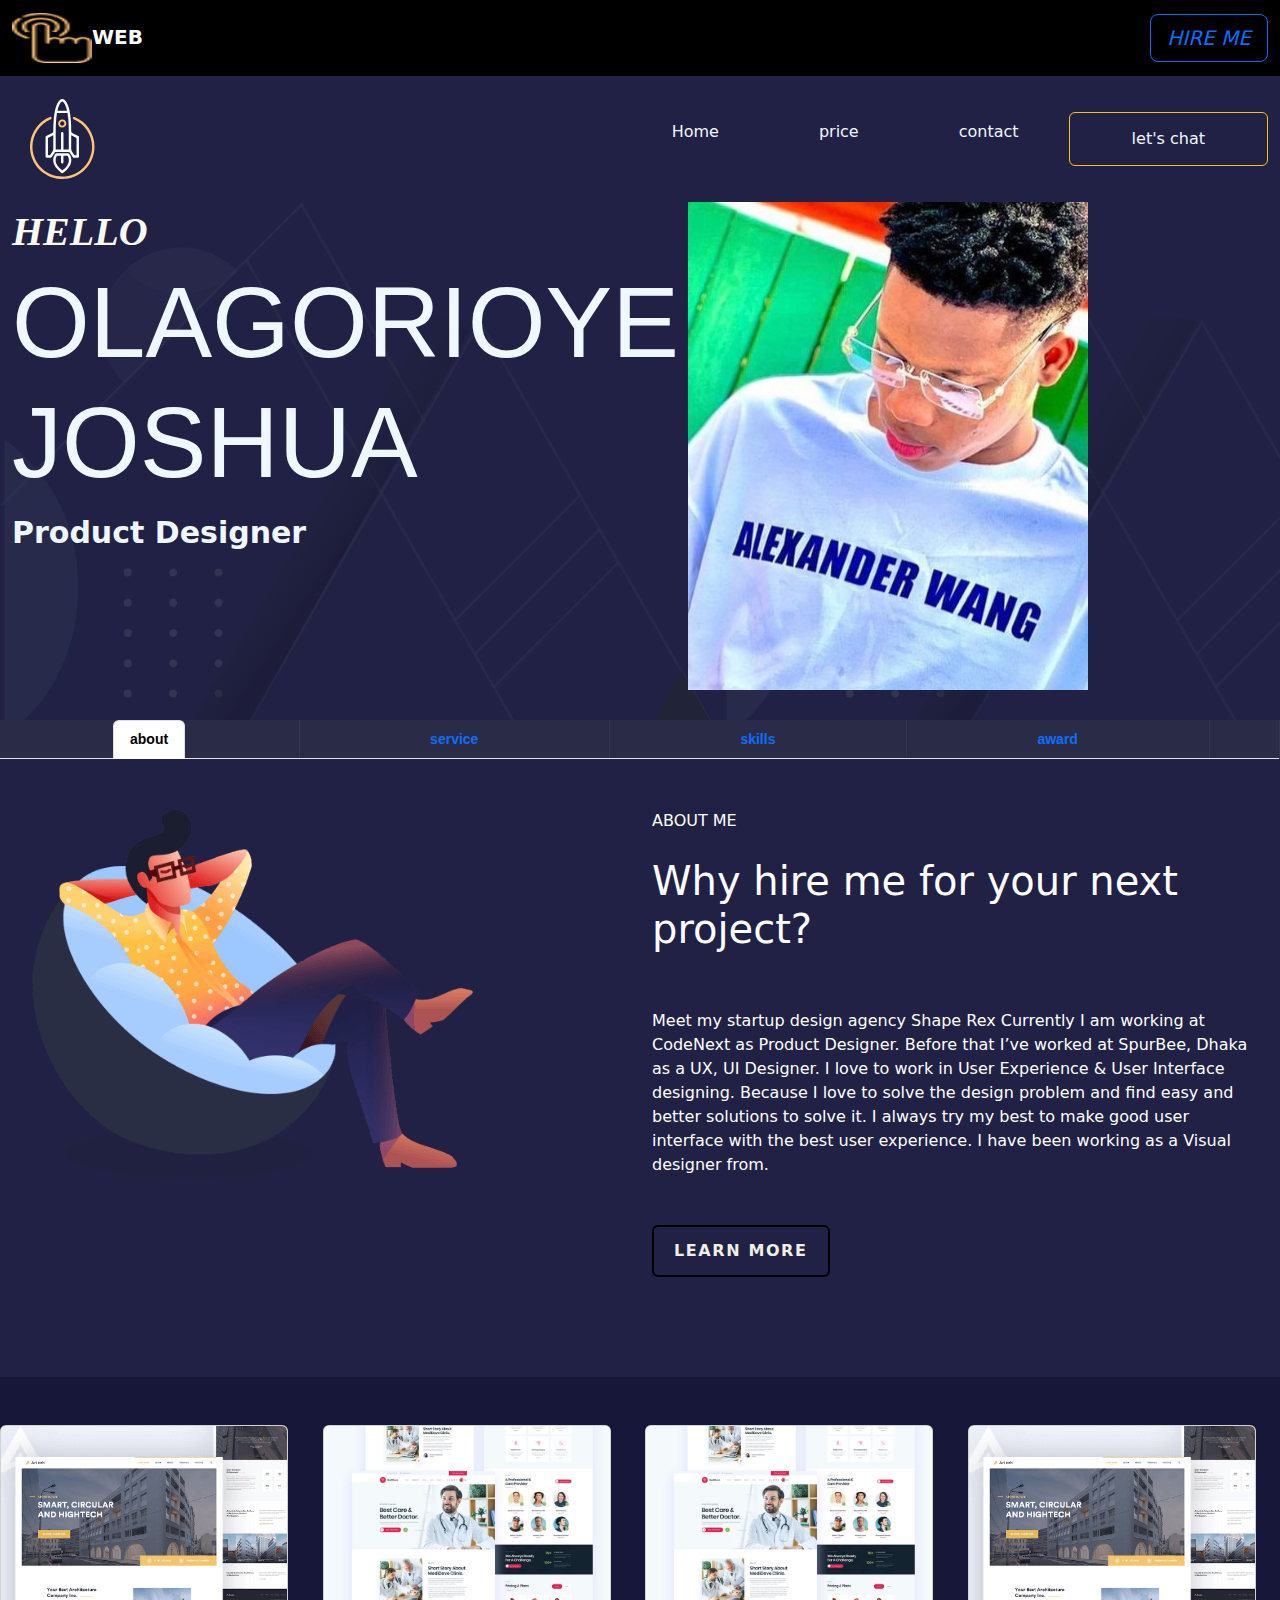
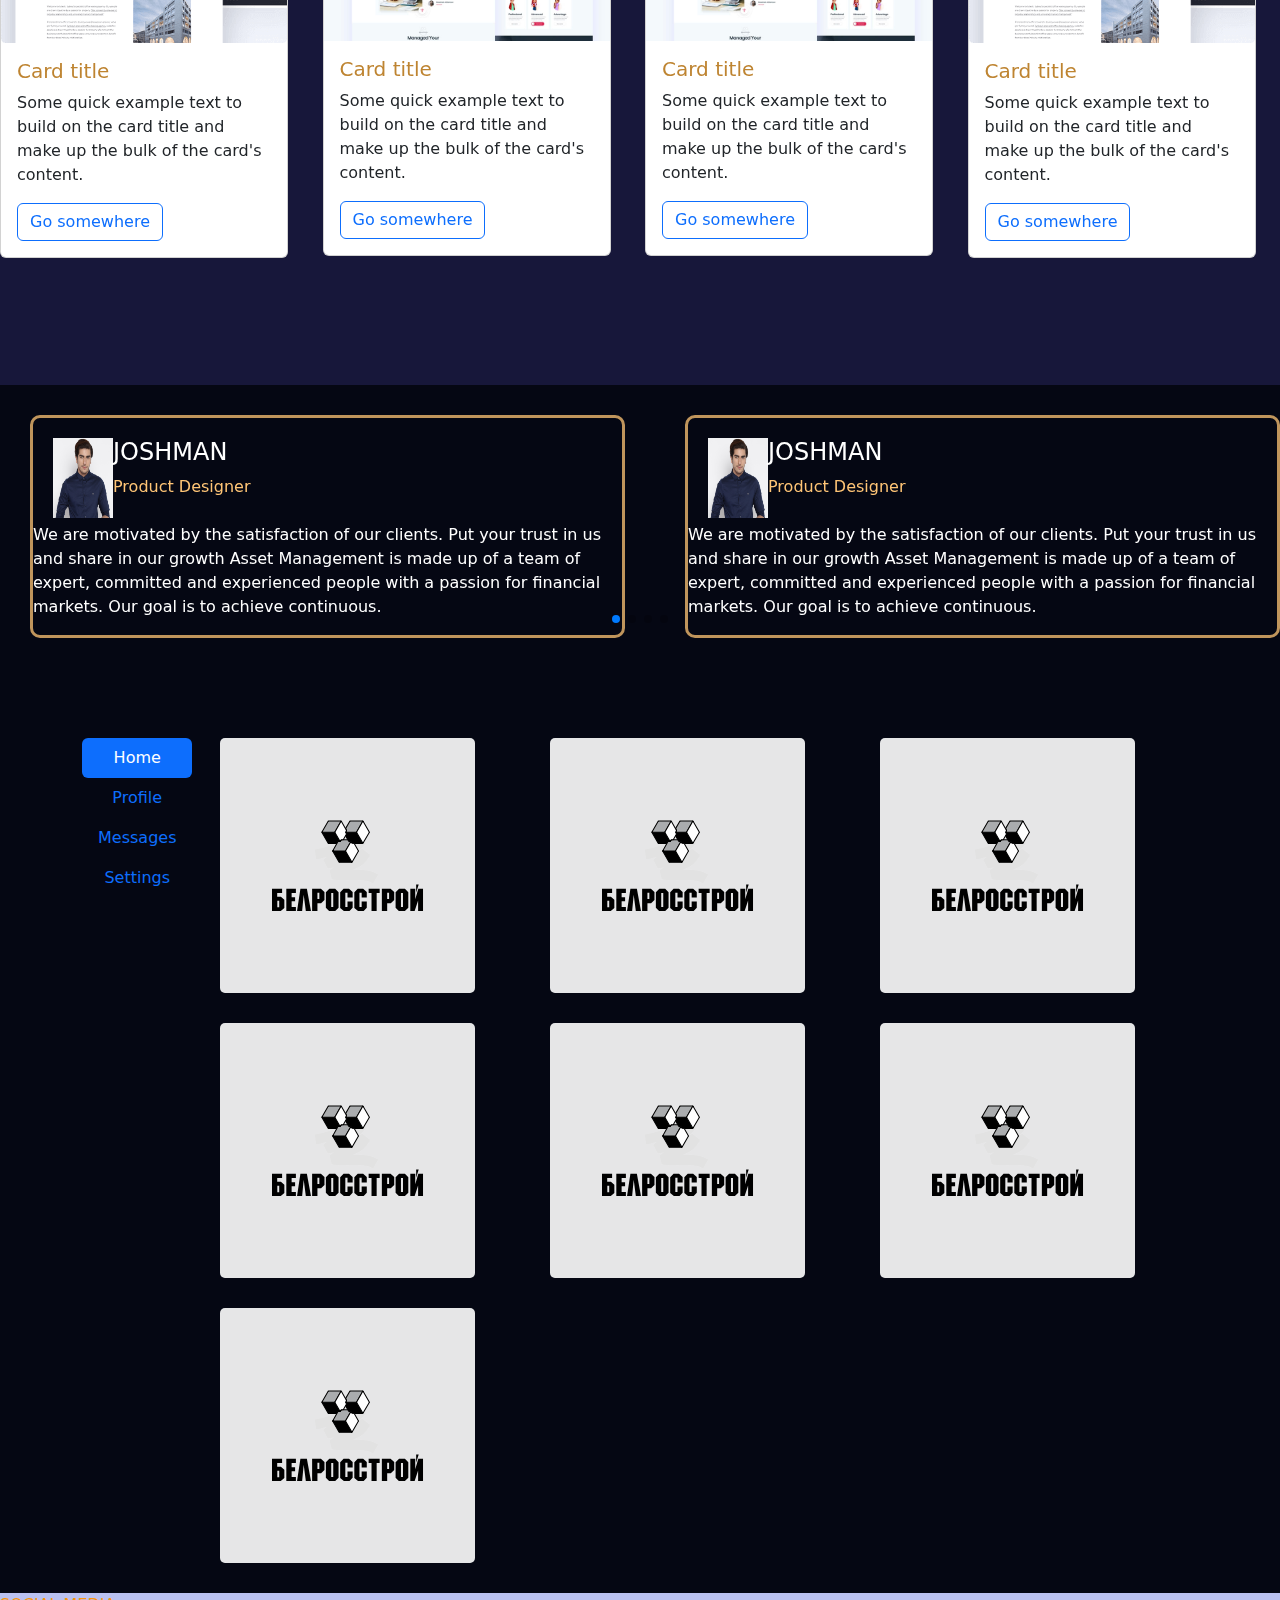
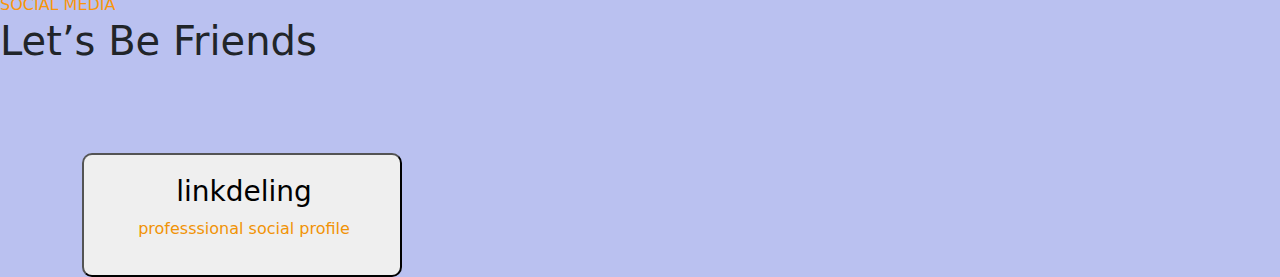
==== commit 6e0e4595: "Code cleanup and image hover effect" ====
--- a/index.html
+++ b/index.html
@@ -1,551 +1,704 @@
 <!DOCTYPE html>
 <html lang="en">
+
 <head>
-    <meta charset="UTF-8">
-    <meta name="viewport" content="width=device-width, initial-scale=1.0">
-    <title>my website</title>
-    <link rel="stylesheet" href="/css/bootstrap.min.css">
-    <link rel="stylesheet" href="/css/boxicons.min.css">
-    <link rel="stylesheet" href="/css/style.css">
-    <link rel="stylesheet" href="/css/swiperstyle.css">
+  <meta charset="UTF-8">
+  <meta name="viewport" content="width=device-width, initial-scale=1.0">
+  <title>my website</title>
+  <link rel="stylesheet" href="css/bootstrap.min.css">
+  <link rel="stylesheet" href="css/boxicons.min.css">
+  <link rel="stylesheet" href="css/style.css">
+  <link rel="stylesheet" href="css/swiperstyle.css">
 </head>
+
 <body>
   <section id="back">
     <nav class="navbar navbar-expand-lg bg-black">
       <div class="container-fluid text-white">
-        <a class="navbar-brand" href=""><img src="img/service-5.png " width="80px" height="50px" alt="service"><b class="text-white">WEB</b></a>
-        <button class="navbar-toggler" type="button" data-bs-toggle="collapse" data-bs-target="#navbarNav" aria-controls="navbarNav" aria-expanded="false" aria-label="Toggle navigation">
+        <a class="navbar-brand" href=""><img src="img/service-5.png " width="80px" height="50px" alt="service"><b
+            class="text-white">WEB</b></a>
+        <button class="navbar-toggler" type="button" data-bs-toggle="collapse" data-bs-target="#navbarNav"
+          aria-controls="navbarNav" aria-expanded="false" aria-label="Toggle navigation">
           <span class="navbar-toggler-icon"></span>
         </button>
         <div>
           <div class="collapse navbar-collapse" id="navbarNav">
             <ul class="navbar-nav">
               <button class="btn btn-lg btn-outline-primary"><i>HIRE ME</i></button>
-        </div>
-        
+          </div>
+
   </section>
   <!-- second nav -->
-    <section class="bark">
-      <nav class="navbar navbar-expand-lg">
-        <div class="container-fluid">
-          <a class="navbar-brand" href="#"><img src="/img/rs2.png" class="image-fluid" alt=""></a>
-          <button class="navbar-toggler" type="button" data-bs-toggle="collapse" data-bs-target="#navbarNav" aria-controls="navbarNav" aria-expanded="false" aria-label="Toggle navigation">
-            <span class="navbar-toggler-icon"></span>
-          </button>
-          <div class="navcolor">
-            <div class="collapse navbar-collapse" id="josh">
-              <ul class="navbar-nav">
-                <li class="nav-item">
-                  <a class="nav-link active" aria-current="page" href="index.html">Home</a>
-                </li>
-                <li class="nav-item">
-                  <a class="nav-link active" href="price.html">price</a>
-                </li>
-                <li class="nav-item">
-                  <a class="nav-link active" href="contact.html">contact</a>
-                </li>
-                <li class="nav-item">
-                  <button class="btn btn-outline-warning "><a class="nav-link active" href="let'schat.html">let's chat</a></button>
-                </li>
-              </ul>
-            </div>
-          </div>
-        </div>
-      </nav>
-       </section>
-      <!--------------- firt heading----------- -->
-      <section class="animate">
+  <section class="bark">
+    <nav class="navbar navbar-expand-lg">
+      <div class="container-fluid">
+        <a class="navbar-brand" href="#"><img src="img/rs2.png" class="image-fluid" alt=""></a>
+        <button class="navbar-toggler" type="button" data-bs-toggle="collapse" data-bs-target="#navbarNav"
+          aria-controls="navbarNav" aria-expanded="false" aria-label="Toggle navigation">
+          <span class="navbar-toggler-icon"></span>
+        </button>
+        <div class="navcolor">
+          <div class="collapse navbar-collapse" id="josh">
+            <ul class="navbar-nav">
+              <li class="nav-item">
+                <a class="nav-link active" aria-current="page" href="index.html">Home</a>
+              </li>
+              <li class="nav-item">
+                <a class="nav-link active" href="price.html">price</a>
+              </li>
+              <li class="nav-item">
+                <a class="nav-link active" href="contact.html">contact</a>
+              </li>
+              <li class="nav-item">
+                <button class="btn btn-outline-warning "><a class="nav-link active" href="let'schat.html">let's
+                    chat</a></button>
+              </li>
+            </ul>
+          </div>
+        </div>
+      </div>
+    </nav>
+  </section>
+  <!--------------- firt heading----------- -->
+  <section class="animate">
+    <div class="container-fluid">
+      <div class="row">
+        <div class="col-md-6 pb-5 fw-bold">
+          <div>
+
+            <div class="hello"><i>HELLO</i></div>
+            <h1 class="name">OLAGORIOYE JOSHUA</h1>
+            <div class="font">Product Designer</div>
+          </div>
+        </div>
+        <div class="col-md-6 ps-5">
+          <div class="jaypic">
+            <img src="img/joshman.jpg" class="img-fluid" height="400px" width="400px" alt="joshman">
+          </div>
+        </div>
+
+      </div>
+
+    </div>
+  </section>
+  <!-- third navbar -->
+  <section class="thirdnav">
+    <ul class="nav nav-tabs" id="myTab" role="tablist">
+      <div class="first">
+        <li class="nav-item" role="presentation">
+          <button class="nav-link active" id="home-tab" data-bs-toggle="tab" data-bs-target="#home-tab-pane"
+            type="button" role="tab" aria-controls="home-tab-pane" aria-selected="true">about</button>
+        </li>
+      </div>
+      <div class="first">
+        <li class="nav-item" role="presentation">
+          <button class="nav-link" id="profile-tab" data-bs-toggle="tab" data-bs-target="#profile-tab-pane"
+            type="button" role="tab" aria-controls="profile-tab-pane" aria-selected="false">service</button>
+        </li>
+      </div>
+      <div class="first">
+        <li class="nav-item" role="presentation">
+          <button class="nav-link" id="contact-tab" data-bs-toggle="tab" data-bs-target="#contact-tab-pane"
+            type="button" role="tab" aria-controls="contact-tab-pane" aria-selected="false">skills</button>
+        </li>
+      </div>
+      <div class="first">
+        <li class="nav-item" role="presentation">
+          <button class="nav-link" id="award-tab" data-bs-toggle="tab" data-bs-target="#award-tab-pane" type="button"
+            role="tab" aria-controls="award-tab-pane" aria-selected="false">award</button>
+        </li>
+      </div>
+
+    </ul>
+  </section>
+  <div class="tab-content" id="myTabContent">
+    <div class="tab-pane fade show active" id="home-tab-pane" role="tabpanel" aria-labelledby="home-tab" tabindex="0">
+
+      <section class="about">
         <div class="container-fluid">
           <div class="row">
-            <div class="col-md-6 pb-5 fw-bold">
-<div>
-
-  <div class="hello"><i>HELLO</i></div>
-  <h1 class="name">OLAGORIOYE JOSHUA</h1>
-  <div class="font">Product Designer</div>
-</div>
-            </div>
-            <div class="col-md-6 ps-5">
-              <div class="jaypic">
-                <img src="img/joshman.jpg" class="img-fluid" height="400px" width="400px" alt="joshman">
-              </div>
-            </div>
-
-          </div>
-
+            <div class=col-md-6>
+              <div>
+                <img src="img/about-pic.png" class="img-fluid" alt="">
+              </div>
+            </div>
+            <div class="col-md-6">
+              <div>ABOUT ME</div><br>
+              <div>
+                <h1>Why hire me for your next project?</h1> <br><br>
+                <div>
+                  Meet my startup design agency Shape Rex Currently I am working at CodeNext as Product Designer. Before
+                  that I’ve worked at SpurBee, Dhaka as a UX, UI Designer.
+
+                  I love to work in User Experience & User Interface designing.
+                  Because I love to solve the design problem and find easy and
+                  better solutions to solve it. I always try my best to make good
+                  user interface with the best user experience.
+                  I have been working as a Visual designer from.
+                </div>
+              </div><br><br>
+              <button class="btn btn-hero">LEARN MORE</button>
+
+            </div>
+
+          </div>
         </div>
       </section>
-      <!-- third navbar -->
-     <section class="thirdnav">
-      <ul class="nav nav-tabs" id="myTab" role="tablist">
-        <div class="first">
-          <li class="nav-item" role="presentation">
-            <button class="nav-link active" id="home-tab" data-bs-toggle="tab" data-bs-target="#home-tab-pane" type="button" role="tab" aria-controls="home-tab-pane" aria-selected="true">about</button>
-          </li>
-        </div>
-        <div class="first">
-          <li class="nav-item" role="presentation">
-            <button class="nav-link" id="profile-tab" data-bs-toggle="tab" data-bs-target="#profile-tab-pane" type="button" role="tab" aria-controls="profile-tab-pane" aria-selected="false">service</button>
-          </li>
-        </div>
-        <div class="first" >
-          <li class="nav-item" role="presentation">
-            <button class="nav-link" id="contact-tab" data-bs-toggle="tab" data-bs-target="#contact-tab-pane" type="button" role="tab" aria-controls="contact-tab-pane" aria-selected="false">skills</button>
-          </li>
-        </div>
-        <div class="first" >
-          <li class="nav-item" role="presentation">
-            <button class="nav-link" id="award-tab" data-bs-toggle="tab" data-bs-target="#award-tab-pane" type="button" role="tab" aria-controls="award-tab-pane" aria-selected="false">award</button>
-          </li>
-        </div>
-        
-      </ul>
-     </section>
-      <div class="tab-content" id="myTabContent">
-        <div class="tab-pane fade show active" id="home-tab-pane" role="tabpanel" aria-labelledby="home-tab" tabindex="0">
-
-          <section class="about">
-            <div class="container-fluid">
-           <div class="row">
-            <div class=col-md-6>
-             <div>
-                <img src="img/about-pic.png" class="img-fluid" alt="">
-             </div>   
-            </div>
-            <div class="col-md-6">
-                <div>ABOUT ME</div><br>
-                <div>
-           <h1>Why hire me for your next project?</h1> <br><br>
-    <div>
-        Meet my startup design agency Shape Rex Currently I am working at CodeNext as Product Designer. Before that I’ve worked at SpurBee, Dhaka as a UX, UI Designer.
-    
-    I love to work in User Experience & User Interface designing. 
-    Because I love to solve the design problem and find easy and 
-    better solutions to solve it. I always try my best to make good
-     user interface with the best user experience.
-     I have been working as a Visual designer from.
     </div>
-                </div><br><br>
-                <button class="btn btn-hero" >LEARN MORE</button>
-    
-            </div>
-    
-           </div>
-            </div>
-        </section>
-        </div>
-
-
-        <div class="tab-pane fade" id="profile-tab-pane" role="tabpanel" aria-labelledby="profile-tab" tabindex="0">
-          <div class="container myservice">
-            <div class="row">
-              <div class="col-md-4">
+
+
+    <div class="tab-pane fade" id="profile-tab-pane" role="tabpanel" aria-labelledby="profile-tab" tabindex="0">
+      <div class="container myservice">
+        <div class="row">
+          <div class="col-md-4">
             <div class="service">
               <img src="img/service-1 (1).png" alt=""><br><br>
               <h1>Business Strategy</h1><br>
               <span>
                 Strategy develop customer in organisational knowledge and
-                 market perspectives that inform and provoke.
-              </span>
-            </div>
-              </div>
-              <div class="col-md-4">
-                <div class="service">
-                  <img src="img/service-2.png" alt=""><br><br>
-                  <h1>Brand Strategy</h1><br>
-                  <span>
-                    Strategy develop customer in organisational knowledge and
-                     market perspectives that inform and provoke.
-                  </span>
+                market perspectives that inform and provoke.
+              </span>
+            </div>
+          </div>
+          <div class="col-md-4">
+            <div class="service">
+              <img src="img/service-2.png" alt=""><br><br>
+              <h1>Brand Strategy</h1><br>
+              <span>
+                Strategy develop customer in organisational knowledge and
+                market perspectives that inform and provoke.
+              </span>
+            </div>
+          </div>
+          <div class="col-md-4">
+            <div class="service">
+              <img src="img/service-3.png" alt=""><br><br>
+              <h1>Visual Design</h1><br>
+              <span>
+                Strategy develop customer in organisational knowledge and
+                market perspectives that inform and provoke.
+              </span>
+            </div>
+          </div>
+          <div class="col-md-4">
+            <div class="serv">
+              <img src="img/service-4.png" alt=""><br><br>
+              <h1>Product Design</h1><br>
+              <span>
+                Strategy develop customer in organisational knowledge and
+                market perspectives that inform and provoke.
+              </span>
+            </div>
+          </div>
+          <div class="col-md-4">
+            <div class="serv">
+              <img src="img/service-5.png" alt=""><br><br>
+              <h1>Interactive Design</h1><br>
+              <span>
+                Strategy develop customer in organisational knowledge and
+                market perspectives that inform and provoke.
+              </span>
+            </div>
+          </div>
+          <div class="col-md-4">
+            <div class="serv">
+              <img src="img/service-6.png" alt=""><br><br>
+              <h1>Motion Graphic</h1><br>
+              <span>
+                Strategy develop customer in organisational knowledge and
+                market perspectives that inform and provoke.
+              </span>
+            </div>
+          </div>
+
+
+        </div>
+
+      </div>
+    </div>
+
+
+    <div class="tab-pane fade" id="contact-tab-pane" role="tabpanel" aria-labelledby="contact-tab" tabindex="0">
+      <div class="container myinterview">
+        <div class="row">
+          <div class="col-md-6">
+            <div class="interview">
+
+              <h1><img src="img/interview-1.edit.jpg" width="200px" height="200px" alt="">
+                Business Strategy</h1>
+
+              <span>
+                There are many variations of passages lorem Ipsum available,
+                but the majority have suffered alteration
+              </span>
+              <br>
+              <a class="icon-link icon-link-hover" style="--bs-link-hover-color-rgb: 25, 135, 84;" href="#">
+                Icon link
+                <svg class="bi" aria-hidden="true">
+                  <use xlink:href="#arrow-right"></use>
+                </svg>
+              </a>
+            </div>
+          </div>
+          <div class="col-md-6">
+            <div class="interview">
+
+              <h1><img src="img/interview-2.jpg" width="200px" height="200px" alt="">
+                Business Strategy</h1>
+
+              <span>
+                There are many variations of passages lorem Ipsum available,
+                but the majority have suffered alteration
+              </span>
+              <br>
+              <a class="icon-link icon-link-hover" style="--bs-link-hover-color-rgb: 25, 135, 84;" href="#">
+                Icon link
+                <svg class="bi" aria-hidden="true">
+                  <use xlink:href="#arrow-right"></use>
+                </svg>
+              </a>
+            </div>
+          </div>
+          <div class="col-md-6">
+            <div class="interview">
+
+              <h1><img src="img/interview-3.jpg" width="200px" height="200px" alt="">
+                Business Strategy</h1>
+
+              <span>
+                There are many variations of passages lorem Ipsum available,
+                but the majority have suffered alteration
+              </span>
+              <br>
+              <a class="icon-link icon-link-hover" style="--bs-link-hover-color-rgb: 25, 135, 84;" href="#">
+                Icon link
+                <svg class="bi" aria-hidden="true">
+                  <use xlink:href="#arrow-right"></use>
+                </svg>
+              </a>
+            </div>
+          </div>
+          <div class="col-md-6">
+            <div class="interview">
+
+              <h1><img src="img/interview-4.jpg" width="200px" height="200px" alt="">
+                Business Strategy</h1>
+
+              <span>
+                There are many variations of passages lorem Ipsum available,
+                but the majority have suffered alteration
+              </span>
+              <br>
+              <a class="icon-link icon-link-hover" style="--bs-link-hover-color-rgb: 25, 135, 84;" href="#">
+                Icon link
+                <svg class="bi" aria-hidden="true">
+                  <use xlink:href="#arrow-right"></use>
+                </svg>
+              </a>
+            </div>
+          </div>
+
+        </div>
+
+      </div>
+    </div>
+
+
+    <div class="tab-pane fade" id="award-tab-pane" role="tabpanel" aria-labelledby="award-tab" tabindex="0">
+      <div class="container">
+        <div class="row">
+          <div class="col-md-4">
+            <div class="hover-effect">
+              <div class="award">
+                <img src="img/post-7.jpg" width="200px" height="200px" alt="">
+              </div>
+              <div class="overlay-with-text">
+                <h3 class="caption">can you help translate this site into a foreign?</h3>
+              </div>
+
+            </div>
+
+          </div>
+
+        </div>
+
+      </div>
+    </div>
+    <section class="mt-5">
+    </section>
+
+    <section class="cardstyle">
+      <swiper-container class="mySwiper" space-between="10" slides-per-view="4">
+        <swiper-slide>
+          <div class="card" style="width: 18rem;">
+            <img src="img/architecture1.png" class="card-img-top" alt="...">
+            <div class="card-body">
+              <h5 class="card-title">Card title</h5>
+              <p class="card-text">Some quick example text to build on the card title and make up the bulk of the card's
+                content.</p>
+              <a href="#" class="btn btn-outline-primary">Go somewhere</a>
+            </div>
+          </div>
+        </swiper-slide>
+        <swiper-slide>
+          <div class="card" style="width: 18rem;">
+            <img src="img/work-1.jpg" class="card-img-top" alt="...">
+            <div class="card-body">
+              <h5 class="card-title">Card title</h5>
+              <p class="card-text">Some quick example text to build on the card title and make up the bulk of the card's
+                content.</p>
+              <a href="#" class="btn btn-outline-primary">Go somewhere</a>
+            </div>
+          </div>
+        </swiper-slide>
+        <swiper-slide>
+          <div class="card" style="width: 18rem;">
+            <img src="img/work-1.jpg" class="card-img-top" alt="...">
+            <div class="card-body">
+              <h5 class="card-title">Card title</h5>
+              <p class="card-text">Some quick example text to build on the card title and make up the bulk of the card's
+                content.</p>
+              <a href="#" class="btn btn-outline-primary">Go somewhere</a>
+            </div>
+          </div>
+        </swiper-slide>
+        <swiper-slide>
+          <div class="card" style="width: 18rem;">
+            <img src="img/architecture1.png" class="card-img-top" alt="...">
+            <div class="card-body ">
+              <h5 class="card-title">Card title</h5>
+              <p class="card-text">Some quick example text to build on the card title and make up the bulk of the card's
+                content.</p>
+              <a href="#" class="btn btn-outline-primary">Go somewhere</a>
+            </div>
+          </div>
+        </swiper-slide>
+        <swiper-slide>
+          <div class="card" style="width: 18rem;">
+            <img src="img/dashboard_admin.png" class="card-img-top" alt="...">
+            <div class="card-body">
+              <h5 class="card-title">Card title</h5>
+              <p class="card-text">Some quick example text to build on the card title and make up the bulk of the card's
+                content.</p>
+              <a href="#" class="btn btn-outline-primary">Go somewhere</a>
+            </div>
+          </div>
+        </swiper-slide>
+        <swiper-slide>
+          <div class="card" style="width: 18rem;">
+            <img src="img/architecture1.png" class="card-img-top" alt="...">
+            <div class="card-body">
+              <h5 class="card-title">Card title</h5>
+              <p class="card-text">Some quick example text to build on the card title and make up the bulk of the card's
+                content.</p>
+              <a href="#" class="btn btn-outline-primary">Go somewhere</a>
+            </div>
+          </div>
+        </swiper-slide>
+        <swiper-slide>
+        </swiper-slide>
+
+        <swiper-slide>
+          <div class="card" style="width: 18rem;">
+            <img src="img/work-1.jpg" class="card-img-top" alt="...">
+            <div class="card-body">
+              <h5 class="card-title">Card title</h5>
+              <p class="card-text">Some quick example text to build on the card title and make up the bulk of the card's
+                content.</p>
+              <a href="#" class="btn btn-outline-primary">Go somewhere</a>
+            </div>
+          </div>
+        </swiper-slide>
+      </swiper-container>
+    </section>
+
+
+    <section class="test-style">
+      <swiper-container class="mySwiper" pagination="true" pagination-clickable="true" space-between="30"
+        slides-per-view="2">
+        <swiper-slide>
+          <div class="testimonial">
+
+            <h4>
+              <img src="img/team-4-300x300.png edit.png" height="10px" width="10px">
+              JOSHMAN
+            </h4>
+            <span style="color: #ffc576;;">Product Designer </span><br><br>
+            <p>We are motivated by the satisfaction of our clients.
+              Put your trust in us and share in our growth Asset Management is made
+              up of a team of expert, committed and experienced people
+              with a passion for financial markets. Our goal is to achieve continuous.
+            <p>
+
+          </div>
+
+        </swiper-slide>
+
+        <swiper-slide>
+          <div class="testimonial">
+
+            <h4><img src="img/team-4-300x300.png edit.png" height="10px" width="10px">
+              JOSHMAN</h4>
+            <span style="color: #ffc576;;">Product Designer </span><br><br>
+            <p>We are motivated by the satisfaction of our clients.
+              Put your trust in us and share in our growth Asset Management is made
+              up of a team of expert, committed and experienced people
+              with a passion for financial markets. Our goal is to achieve continuous.
+            <p>
+
+          </div>
+        </swiper-slide>
+        <swiper-slide>
+          <div class="testimonial">
+
+            <h4><img src="img/team-4-300x300.png edit.png" height="10px" width="10px">
+              JOSHMAN</h4>
+            <span style="color: #ffc576;;">Product Designer </span><br><br>
+            <p>We are motivated by the satisfaction of our clients.
+              Put your trust in us and share in our growth Asset Management is made
+              up of a team of expert, committed and experienced people
+              with a passion for financial markets. Our goal is to achieve continuous.
+            <p>
+
+          </div>
+        </swiper-slide>
+        <swiper-slide>
+          <div class="testimonial">
+
+            <h4><img src="img/team-4-300x300.png edit.png" height="10px" width="10px">
+              JOSHMAN</h4>
+            <span style="color: #ffc576;;">Product Designer </span><br><br>
+            <p>We are motivated by the satisfaction of our clients.
+              Put your trust in us and share in our growth Asset Management is made
+              up of a team of expert, committed and experienced people
+              with a passion for financial markets. Our goal is to achieve continuous.
+            <p>
+
+          </div>
+        </swiper-slide>
+        <swiper-slide>
+          <div class="testimonial">
+
+            <h4><img src="img/team-4-300x300.png edit.png" height="10px" width="10px">
+              JOSHMAN</h4>
+            <span style="color: #ffc576;;">Product Designer </span><br><br>
+            <p>We are motivated by the satisfaction of our clients.
+              Put your trust in us and share in our growth Asset Management is made
+              up of a team of expert, committed and experienced people
+              with a passion for financial markets. Our goal is to achieve continuous.
+            <p>
+
+          </div>
+        </swiper-slide>
+
+      </swiper-container>
+    </section>
+    <!-- country section----------------------------- -->
+    <!-- <section class="country">
+    <div class="d-flex align-items-start">
+      <div class="nav flex-column nav-pills me-3" id="v-pills-tab" role="tablist" aria-orientation="vertical">
+        <button class="nav-link active" id="v-pills-home-tab" data-bs-toggle="pill" data-bs-target="#v-pills-home"
+          type="button" role="tab" aria-controls="v-pills-home" aria-selected="true">Home</button>
+        <button class="nav-link" id="v-pills-profile-tab" data-bs-toggle="pill" data-bs-target="#v-pills-profile"
+          type="button" role="tab" aria-controls="v-pills-profile" aria-selected="false">Profile</button>
+        <button class="nav-link" id="v-pills-messages-tab" data-bs-toggle="pill" data-bs-target="#v-pills-messages"
+          type="button" role="tab" aria-controls="v-pills-messages" aria-selected="false">Messages</button>
+        <button class="nav-link" id="v-pills-settings-tab" data-bs-toggle="pill" data-bs-target="#v-pills-settings"
+          type="button" role="tab" aria-controls="v-pills-settings" aria-selected="false">Settings</button>
+      </div>
+      <div class="tab-content" id="v-pills-tabContent">
+        <div class="tab-pane fade show active" id="v-pills-home" role="tabpanel" aria-labelledby="v-pills-home-tab"
+          tabindex="0">
+          <div class="container">
+            <div class="row">
+              <div class="col-md-4">
+                <div class="side"><img src="img/client2.png" alt=""></div>
+              </div>
+              <div class="col-md-4">
+                <div class="side"><img src="img/client2.png" alt=""></div>
+              </div>
+              <div class="col-md-4">
+                <div class="side"><img src="img/client2.png" alt=""></div>
+              </div>
+              <div class="col-md-4">
+                <div class="side"><img src="img/client2.png" alt=""></div>
+              </div>
+              <div class="col-md-4">
+                <div class="side"><img src="img/client2.png" alt=""></div>
+              </div>
+              <div class="col-md-4">
+                <div class="side"><img src="img/client2.png" alt=""></div>
+              </div>
+
+
+            </div>
+
+          </div>
+        </div>
+        <div class="tab-pane fade" id="v-pills-profile" role="tabpanel" aria-labelledby="v-pills-profile-tab"
+          tabindex="0">
+          <div class="container">
+            <div class="row">
+              <div class="col-md-4">
+                <div class="side"><img src="img/client3 (1).png" alt=""></div>
+              </div>
+              <div class="col-md-4">
+                <div class="side"><img src="img/client3 (1).png" alt=""></div>
+              </div>
+              <div class="col-md-4">
+                <div class="side"><img src="img/client3 (1).png" alt=""></div>
+              </div>
+              <div class="col-md-4">
+                <div class="side"><img src="img/client3 (1).png" alt=""></div>
+              </div>
+              <div class="col-md-4">
+                <div class="side"><img src="img/client3 (1).png" alt=""></div>
+              </div>
+              <div class="col-md-4">
+                <div class="side"><img src="img/client3 (1).png" alt=""></div>
+              </div>
+
+
+            </div>
+
+
+          </div>
+          <div class="tab-pane fade" id="v-pills-messages" role="tabpanel" aria-labelledby="v-pills-messages-tab"
+            tabindex="0">
+            <div class="container">
+              <div class="row">
+                <div class="col-md-4">
+                  <div class="side"><img src="img/client4.png" alt=""></div>
+                </div>img/c
+                <div class="col-md-4">
+                  <div class="side"><img src="img/client2.png" alt=""></div>
                 </div>
+                <div class="col-md-4">
+                  <div class="side"><img src="img/client2.png" alt=""></div>
+                </div>
+                <div class="col-md-4">
+                  <div class="side"><img src="img/client2.png" alt=""></div>
+                </div>
+                <div class="col-md-4">
+                  <div class="side"><img src="img/client2.png" alt=""></div>
+                </div>
+                <div class="col-md-4">
+                  <div class="side"><img src="img/client2.png" alt=""></div>
+                </div>
+
+
+              </div>
+
+            </div>
+            <div class="tab-pane fade" id="v-pills-settings" role="tabpanel" aria-labelledby="v-pills-settings-tab"
+              tabindex="0"></div>
+          </div>
+        </div>
+  </section> -->
+
+
+    <section class="country text-white">
+      <div class="container">
+        <div class="d-flex align-items-start">
+          <div class="nav flex-column nav-pills me-3" id="v-pills-tab" role="tablist" aria-orientation="vertical">
+            <button class="nav-link active" id="v-pills-home-tab" data-bs-toggle="pill" data-bs-target="#v-pills-home"
+              type="button" role="tab" aria-controls="v-pills-home" aria-selected="true">Home</button>
+            <button class="nav-link" id="v-pills-profile-tab" data-bs-toggle="pill" data-bs-target="#v-pills-profile"
+              type="button" role="tab" aria-controls="v-pills-profile" aria-selected="false">Profile</button>
+            <button class="nav-link" id="v-pills-messages-tab" data-bs-toggle="pill" data-bs-target="#v-pills-messages"
+              type="button" role="tab" aria-controls="v-pills-messages" aria-selected="false">Messages</button>
+            <button class="nav-link" id="v-pills-settings-tab" data-bs-toggle="pill" data-bs-target="#v-pills-settings"
+              type="button" role="tab" aria-controls="v-pills-settings" aria-selected="false">Settings</button>
+          </div>
+          <div class="tab-content" id="v-pills-tabContent">
+            <div class="tab-pane fade show active" id="v-pills-home" role="tabpanel" aria-labelledby="v-pills-home-tab"
+              tabindex="0 text-white">
+              <div class="container">
+                <div class="row">
+                  <div class="col-md-4">
+                    <div class="side"><img src="img/client4.png" alt=""></div>
                   </div>
                   <div class="col-md-4">
-                    <div class="service">
-                      <img src="img/service-3.png" alt=""><br><br>
-                      <h1>Visual Design</h1><br>
-                      <span>
-                        Strategy develop customer in organisational knowledge and
-                         market perspectives that inform and provoke.
-                      </span>
-                    </div>
-                      </div>
-                      <div class="col-md-4">
-                        <div class="serv">
-                          <img src="img/service-4.png" alt=""><br><br>
-                          <h1>Product Design</h1><br>
-                          <span>
-                            Strategy develop customer in organisational knowledge and
-                             market perspectives that inform and provoke.
-                          </span>
-                        </div>
-                          </div>
-                          <div class="col-md-4">
-                            <div class="serv">
-                              <img src="img/service-5.png" alt=""><br><br>
-                              <h1>Interactive Design</h1><br>
-                              <span>
-                                Strategy develop customer in organisational knowledge and
-                                 market perspectives that inform and provoke.
-                              </span>
-                            </div>
-                              </div>
-                              <div class="col-md-4">
-                                <div class="serv">
-                                  <img src="img/service-6.png" alt=""><br><br>
-                                  <h1>Motion Graphic</h1><br>
-                                  <span>
-                                    Strategy develop customer in organisational knowledge and
-                                     market perspectives that inform and provoke.
-                                  </span>
-                                </div>
-                                  </div>
-              
-
-            </div>
-
-          </div>
-        </div>
-
-
-        <div class="tab-pane fade" id="contact-tab-pane" role="tabpanel" aria-labelledby="contact-tab" tabindex="0">
-          <div class="container myinterview">
-            <div class="row">
-              <div class="col-md-6">
-            <div class="interview">
-              
-              <h1><img src="img/interview-1.edit.jpg" width="200px" height="200px" alt="">
-                Business Strategy</h1>
-              
-                <span>
-                  There are many variations of passages lorem Ipsum available, 
-                but the majority have suffered alteration
-                </span>
-                <br>
-                <a class="icon-link icon-link-hover" style="--bs-link-hover-color-rgb: 25, 135, 84;" href="#">
-                  Icon link
-                  <svg class="bi" aria-hidden="true"><use xlink:href="#arrow-right"></use></svg>
-                </a>
-            </div>
-              </div>
-              <div class="col-md-6">
-                <div class="interview">
-                  
-                  <h1><img src="img/interview-2.jpg" width="200px" height="200px" alt="">
-                    Business Strategy</h1>
-                  
-                    <span>
-                      There are many variations of passages lorem Ipsum available, 
-                    but the majority have suffered alteration
-                    </span>
-                    <br>
-                    <a class="icon-link icon-link-hover" style="--bs-link-hover-color-rgb: 25, 135, 84;" href="#">
-                      Icon link
-                      <svg class="bi" aria-hidden="true"><use xlink:href="#arrow-right"></use></svg>
-                    </a>
+                    <div class="side"><img src="img/client4.png" alt=""></div>
+                  </div>
+                  <div class="col-md-4">
+                    <div class="side"><img src="img/client4.png" alt=""></div>
+                  </div>
+                  <div class="col-md-4">
+                    <div class="side"><img src="img/client4.png" alt=""></div>
+                  </div>
+                  <div class="col-md-4">
+                    <div class="side"><img src="img/client4.png" alt=""></div>
+                  </div>
+                  <div class="col-md-4">
+                    <div class="side"><img src="img/client4.png" alt=""></div>
+                  </div>
+                  <div class="col-md-4">
+                    <div class="side"><img src="img/client4.png" alt=""></div>
+                  </div>
+
                 </div>
-                  </div>
-                  <div class="col-md-6">
-                    <div class="interview">
-                      
-                      <h1><img src="img/interview-3.jpg" width="200px" height="200px" alt="">
-                        Business Strategy</h1>
-                      
-                        <span>
-                          There are many variations of passages lorem Ipsum available, 
-                        but the majority have suffered alteration
-                        </span>
-                        <br>
-                        <a class="icon-link icon-link-hover" style="--bs-link-hover-color-rgb: 25, 135, 84;" href="#">
-                          Icon link
-                          <svg class="bi" aria-hidden="true"><use xlink:href="#arrow-right"></use></svg>
-                        </a>
-                    </div>
-                      </div>
-                      <div class="col-md-6">
-                        <div class="interview">
-                          
-                          <h1><img src="img/interview-4.jpg" width="200px" height="200px" alt="">
-                            Business Strategy</h1>
-                          
-                            <span>
-                              There are many variations of passages lorem Ipsum available, 
-                            but the majority have suffered alteration
-                            </span>
-                            <br>
-                            <a class="icon-link icon-link-hover" style="--bs-link-hover-color-rgb: 25, 135, 84;" href="#">
-                              Icon link
-                              <svg class="bi" aria-hidden="true"><use xlink:href="#arrow-right"></use></svg>
-                            </a>
-                        </div>
-                          </div>
-
-            </div>
-
-          </div>
-        </div>
-
-
-        <div class="tab-pane fade" id="award-tab-pane" role="tabpanel" aria-labelledby="award-tab" tabindex="0">
-          <div class="container">
-            <div class="row">
-              <div class="col-md-4">
-             <div class="award">
-              <img src="img/post-7.jpg" width="200px" height="200px"  alt="">
-              <h3>can you help translate this site into a foreign?
-                
-              </h3>
-             </div>
-              </div>
-
-            </div>
-
-          </div>
-        </div>
-      <section class="mt-5">
-      </section>
-      
-      <section class="cardstyle">
-        <swiper-container class="mySwiper" space-between="10"
-    slides-per-view="4">
-    <swiper-slide><div class="card" style="width: 18rem;">
-      <img src="/img/architecture1.png" class="card-img-top" alt="...">
-      <div class="card-body">
-        <h5 class="card-title">Card title</h5>
-        <p class="card-text">Some quick example text to build on the card title and make up the bulk of the card's content.</p>
-        <a href="#" class="btn btn-outline-primary">Go somewhere</a>
-      </div>
-    </div></swiper-slide>
-    <swiper-slide><div class="card" style="width: 18rem;">
-      <img src="/img/work-1.jpg" class="card-img-top" alt="...">
-      <div class="card-body">
-        <h5 class="card-title">Card title</h5>
-        <p class="card-text">Some quick example text to build on the card title and make up the bulk of the card's content.</p>
-        <a href="#" class="btn btn-outline-primary">Go somewhere</a>
-      </div>
-    </div></swiper-slide>
-    <swiper-slide><div class="card" style="width: 18rem;">
-      <img src="/img/work-1.jpg" class="card-img-top" alt="...">
-      <div class="card-body">
-        <h5 class="card-title">Card title</h5>
-        <p class="card-text">Some quick example text to build on the card title and make up the bulk of the card's content.</p>
-        <a href="#" class="btn btn-outline-primary">Go somewhere</a>
-      </div>
-    </div></swiper-slide>
-    <swiper-slide><div class="card" style="width: 18rem;">
-      <img src="/img/architecture1.png" class="card-img-top" alt="...">
-      <div class="card-body ">
-        <h5 class="card-title">Card title</h5>
-        <p class="card-text">Some quick example text to build on the card title and make up the bulk of the card's content.</p>
-        <a href="#" class="btn btn-outline-primary">Go somewhere</a>
-      </div>
-    </div></swiper-slide>
-    <swiper-slide><div class="card" style="width: 18rem;">
-      <img src="/img/dashboard_admin.png" class="card-img-top" alt="...">
-      <div class="card-body">
-        <h5 class="card-title">Card title</h5>
-        <p class="card-text">Some quick example text to build on the card title and make up the bulk of the card's content.</p>
-        <a href="#" class="btn btn-outline-primary">Go somewhere</a>
-      </div>
-    </div></swiper-slide>
-    <swiper-slide><div class="card" style="width: 18rem;">
-      <img src="img/architecture1.png" class="card-img-top" alt="...">
-      <div class="card-body">
-        <h5 class="card-title">Card title</h5>
-        <p class="card-text">Some quick example text to build on the card title and make up the bulk of the card's content.</p>
-        <a href="#" class="btn btn-outline-primary">Go somewhere</a>
-      </div>
-    </div></swiper-slide>
-    <swiper-slide<div class="card" style="width: 18rem;">
-      <img src="img/work-1.jpg" class="card-img-top" alt="...">
-      <div class="card-body">
-        <h5 class="card-title">Card title</h5>
-        <p class="card-text">Some quick example text to build on the card title and make up the bulk of the card's content.</p>
-        <a href="#" class="btn btn-outline-primary">Go somewhere</a>
-      </div>
-    </div></swiper-slide>
-    
-  </swiper-container>
-      </section>
-      <section class="test-style">
-        <swiper-container class="mySwiper" pagination="true" pagination-clickable="true" space-between="30"
-    slides-per-view="2">
-    <swiper-slide>
-      <div class="testimonial">
-        
-        <h4><img src="img/team-4-300x300.png edit.png" height="10px" width="10px">
-          JOSHMAN</h4>
-          <span style="color: #ffc576;;">Product Designer </span><br><br>
-        <p>We are motivated by the satisfaction of our clients. 
-          Put your trust in us and share in our growth Asset Management is made
-           up of a team of expert, committed and experienced people 
-          with a passion for financial markets. Our goal is to achieve continuous.<p>
-          
-      </div>
-        </div></swiper-slide>
-        
-    <swiper-slide><div class="testimonial">
-        
-      <h4><img src="img/team-4-300x300.png edit.png" height="10px" width="10px">
-        JOSHMAN</h4>
-        <span style="color: #ffc576;;">Product Designer </span><br><br>
-      <p>We are motivated by the satisfaction of our clients. 
-        Put your trust in us and share in our growth Asset Management is made
-         up of a team of expert, committed and experienced people 
-        with a passion for financial markets. Our goal is to achieve continuous.<p>
-        
-    </div></swiper-slide>
-    <swiper-slide><div class="testimonial">
-        
-      <h4><img src="img/team-4-300x300.png edit.png" height="10px" width="10px">
-        JOSHMAN</h4>
-        <span style="color: #ffc576;;">Product Designer </span><br><br>
-      <p>We are motivated by the satisfaction of our clients. 
-        Put your trust in us and share in our growth Asset Management is made
-         up of a team of expert, committed and experienced people 
-        with a passion for financial markets. Our goal is to achieve continuous.<p>
-        
-    </div></swiper-slide>
-    <swiper-slide><div class="testimonial">
-        
-      <h4><img src="img/team-4-300x300.png edit.png" height="10px" width="10px">
-        JOSHMAN</h4>
-        <span style="color: #ffc576;;">Product Designer </span><br><br>
-      <p>We are motivated by the satisfaction of our clients. 
-        Put your trust in us and share in our growth Asset Management is made
-         up of a team of expert, committed and experienced people 
-        with a passion for financial markets. Our goal is to achieve continuous.<p>
-        
-    </div></swiper-slide>
-    <swiper-slide><div class="testimonial">
-        
-      <h4><img src="img/team-4-300x300.png edit.png" height="10px" width="10px">
-        JOSHMAN</h4>
-        <span style="color: #ffc576;;">Product Designer </span><br><br>
-      <p>We are motivated by the satisfaction of our clients. 
-        Put your trust in us and share in our growth Asset Management is made
-         up of a team of expert, committed and experienced people 
-        with a passion for financial markets. Our goal is to achieve continuous.<p>
-        
-    </div></swiper-slide>
-    
-  </swiper-container>
-      </section>
-      <!-- country section----------------------------- -->
-      <section class="country">
-        <div class="d-flex align-items-start">
-          <div class="nav flex-column nav-pills me-3" id="v-pills-tab" role="tablist" aria-orientation="vertical">
-            <button class="nav-link active" id="v-pills-home-tab" data-bs-toggle="pill" data-bs-target="#v-pills-home" type="button" role="tab" aria-controls="v-pills-home" aria-selected="true">Home</button>
-            <button class="nav-link" id="v-pills-profile-tab" data-bs-toggle="pill" data-bs-target="#v-pills-profile" type="button" role="tab" aria-controls="v-pills-profile" aria-selected="false">Profile</button>
-            <button class="nav-link" id="v-pills-messages-tab" data-bs-toggle="pill" data-bs-target="#v-pills-messages" type="button" role="tab" aria-controls="v-pills-messages" aria-selected="false">Messages</button>
-            <button class="nav-link" id="v-pills-settings-tab" data-bs-toggle="pill" data-bs-target="#v-pills-settings" type="button" role="tab" aria-controls="v-pills-settings" aria-selected="false">Settings</button>
-          </div>
-          <div class="tab-content" id="v-pills-tabContent">
-            <div class="tab-pane fade show active" id="v-pills-home" role="tabpanel" aria-labelledby="v-pills-home-tab" tabindex="0">
-             <div class="container">
-              <div class="row">
-                <div class="col-md-4">
-                  <div class="side"><img src="/img/client2.png" alt=""></div>
-                </div>
-                <div class="col-md-4">
-                  <div class="side"><img src="/img/client2.png" alt=""></div>
-                </div>
-                <div class="col-md-4">
-                  <div class="side"><img src="/img/client2.png" alt=""></div>
-                </div>
-                <div class="col-md-4">
-                  <div class="side"><img src="/img/client2.png" alt=""></div>
-                </div>
-                <div class="col-md-4">
-                  <div class="side"><img src="/img/client2.png" alt=""></div>
-                </div>
-                <div class="col-md-4">
-                  <div class="side"><img src="/img/client2.png" alt=""></div>
-                </div>
-                
-
-              </div>
-
-             </div>
-            </div>
-            <div class="tab-pane fade" id="v-pills-profile" role="tabpanel" aria-labelledby="v-pills-profile-tab" tabindex="0">
-              div class="container">
-              <div class="row">
-                <div class="col-md-4">
-                  <div class="side"><img src="/img/client3 (1).png" alt=""></div>
-                </div>
-                <div class="col-md-4">
-                  <div class="side"><img src="/img/client3 (1).png" alt=""></div>
-                </div>
-                <div class="col-md-4">
-                  <div class="side"><img src="/img/client3 (1).png" alt=""></div>
-                </div>
-                <div class="col-md-4">
-                  <div class="side"><img src="/img/client3 (1).png" alt=""></div>
-                </div>
-                <div class="col-md-4">
-                  <div class="side"><img src="/img/client3 (1).png" alt=""></div>
-                </div>
-                <div class="col-md-4">
-                  <div class="side"><img src="/img/client3 (1).png" alt=""></div>
-                </div>
-                
-
-              </div>
-
-             
-            </div>
-            <div class="tab-pane fade" id="v-pills-messages" role="tabpanel" aria-labelledby="v-pills-messages-tab" tabindex="0">div class="container">
-              <div class="row">
-                <div class="col-md-4">
-                  <div class="side"><img src="/img/client4.png" alt=""></div>
-                </div>/img/c
-                <div class="col-md-4">
-                  <div class="side"><img src="/img/client2.png" alt=""></div>
-                </div>
-                <div class="col-md-4">
-                  <div class="side"><img src="/img/client2.png" alt=""></div>
-                </div>
-                <div class="col-md-4">
-                  <div class="side"><img src="/img/client2.png" alt=""></div>
-                </div>
-                <div class="col-md-4">
-                  <div class="side"><img src="/img/client2.png" alt=""></div>
-                </div>
-                <div class="col-md-4">
-                  <div class="side"><img src="/img/client2.png" alt=""></div>
-                </div>
-                
-
-              </div>
-
-             </div>
-            <div class="tab-pane fade" id="v-pills-settings" role="tabpanel" aria-labelledby="v-pills-settings-tab" tabindex="0"></div>
-          </div>
-        </div>
-      </section>
-      <section class="social">
-        <span style="color: #f9960b;">SOCIAL MEDIA</span>
-        <h1>Let’s Be Friends</h1>
-        <div class="container">
-          <div class="row">
-            <div class="col-md-4">
-              <div >
-                <a href=""><button type="button" id="btn-style">
-                  
+              </div>
+
+
+
+
+
+            </div>
+            <div class="tab-pane fade" id="v-pills-profile" role="tabpanel" aria-labelledby="v-pills-profile-tab"
+              tabindex="0">
+              <div class="container">
+                <h3>This is the Profile Content</h3>
+
+              </div>
+            </div>
+            <div class="tab-pane fade" id="v-pills-messages" role="tabpanel" aria-labelledby="v-pills-messages-tab"
+              tabindex="0">
+              <div class="container">
+                <h3>This is the Messages Content</h3>
+
+              </div>
+            </div>
+            <div class="tab-pane fade" id="v-pills-settings" role="tabpanel" aria-labelledby="v-pills-settings-tab"
+              tabindex="0">
+              <div class="container">
+                <h3>This is the Settings Content</h3>
+
+              </div>
+            </div>
+          </div>
+        </div>
+      </div>
+
+    </section>
+
+
+
+    <section class="social">
+      <span style="color: #f9960b;">SOCIAL MEDIA</span>
+      <h1>Let’s Be Friends</h1>
+      <div class="container">
+        <div class="row">
+          <div class="col-md-4">
+            <div>
+              <a href=""><button type="button" id="btn-style">
+
                   <h3>linkdeling</h3>
                   <span style="color: rgb(241, 147, 6);">professsional social profile</span>
-                    </button></a>
-                
-                
-              </div>
-
-            </div>
-
-          </div>
-        </div>
-      </section>
-
-      <script src="/js/bootstrap.min.js"></script>
-      <script src="/js/swiper.js"></script>
+                </button></a>
+
+
+            </div>
+
+          </div>
+
+        </div>
+      </div>
+    </section>
+
+    <!-- <script src="js/bootstrap.min.js"></script> -->
+    <script src="js/bootstrap.bundle.min.js"></script>
+    <script src="js/swiper.js"></script>
 </body>
+
 </html>--- a/css/style.css
+++ b/css/style.css
@@ -1,248 +1,225 @@
 /* first nav */
-.buy{
-    background-color:burlywood;
-    border-radius: 15px;
-}
-.buy:hover{
-    background-color:white;
-    color: black;
-    border-radius: 15px;
-}
-#back ul a{
-
-    color:rgb(241, 230, 230);
-    
-    }
-    /* second nav */
-    .bark{
-      background-color: rgb(33, 33, 69);    
-    }
-    #josh :hover{
-      color:rgba(223, 185, 14, 0.888);
-    
-    }
-    #josh ul a{
-      color: aliceblue;
-      padding-left: 50px;
-    padding-right: 50px;
-    }
-       
- .animate{
-    color: aliceblue;
-    background-color: rgb(33, 33, 69);
- background-image: url(../img/Group-27.png);   
- }
- /*----------- heading---------- */
- .hello{
-    color: rgb(252, 251, 246);
-    font-family: fantasy;
-    font-size: 40px;
- }
- .font{
-   font-size: 30px;
- }
- .name{
-    font-family:'Franklin Gothic Medium', 'Arial Narrow', Arial, sans-serif;
-    font-size: 100px;
- }
- /*----------- image column------------ */
- .jaypic{
-   margin-bottom: 30px;
-    border:transparent;
-    padding-right: 60px;
- }
- /*-------------------- third navbar----------------- */
- .thirdnav{
- font-family: "HK Grotesk", Sans-serif;
- font-size: 14px;
- font-weight: 600;
- text-transform: uppercase;
- color: #CACBD2;
- background-color: #2a2c47;
- margin: 0px 0px 0px 0px;
-
- border-style: solid;
- border-width: 0px 1px 0px 0px;
- border-color: rgba(255,255,255,0.05);
- border-radius: 0px 0px 0px 0px;
- 
- 
-}
-.first{
+.buy {
+  background-color: burlywood;
+  border-radius: 15px;
+}
+.buy:hover {
+  background-color: white;
+  color: black;
+  border-radius: 15px;
+}
+#back ul a {
+  color: rgb(241, 230, 230);
+}
+/* second nav */
+.bark {
+  background-color: rgb(33, 33, 69);
+}
+#josh :hover {
+  color: rgba(223, 185, 14, 0.888);
+}
+#josh ul a {
+  color: aliceblue;
+  padding-left: 50px;
+  padding-right: 50px;
+}
+
+.animate {
+  color: aliceblue;
+  background-color: rgb(33, 33, 69);
+  background-image: url(../img/Group-27.png);
+}
+/*----------- heading---------- */
+.hello {
+  color: rgb(252, 251, 246);
+  font-family: fantasy;
+  font-size: 40px;
+}
+.font {
+  font-size: 30px;
+}
+.name {
+  font-family: "Franklin Gothic Medium", "Arial Narrow", Arial, sans-serif;
+  font-size: 100px;
+}
+/*----------- image column------------ */
+.jaypic {
+  margin-bottom: 30px;
+  border: transparent;
+  padding-right: 60px;
+}
+/*-------------------- third navbar----------------- */
+.thirdnav {
+  font-family: "HK Grotesk", Sans-serif;
+  font-size: 14px;
+  font-weight: 600;
+  text-transform: uppercase;
+  color: #cacbd2;
+  background-color: #2a2c47;
+  margin: 0px 0px 0px 0px;
+
+  border-style: solid;
+  border-width: 0px 1px 0px 0px;
+  border-color: rgba(255, 255, 255, 0.05);
+  border-radius: 0px 0px 0px 0px;
+}
+.first {
   padding-left: 113px;
   padding-right: 114px;
   text-align: center;
   color: rgba(240, 235, 235, 0.984);
-  border-right: 1px solid  rgba(255,255,255,0.05);
+  border-right: 1px solid rgba(255, 255, 255, 0.05);
   display: block;
-  
-  
-}
-.first:hover{
+}
+.first:hover {
   color: rgb(18, 13, 1);
   background-color: rgb(235, 234, 228);
   border-color: bisque;
   text-align: center;
-
 }
 /* -------------about html file section-------------- */
-.about{
+.about {
   background-color: rgb(33, 33, 69);
-   color: white;
-   padding-right: 20px;
-   padding-left: 20px;
-   padding-top: 50px;
-   padding-bottom: 100px;
-
-}
-.btn-hero{
+  color: white;
+  padding-right: 20px;
+  padding-left: 20px;
+  padding-top: 50px;
+  padding-bottom: 100px;
+}
+.btn-hero {
   text-transform: uppercase;
   background: transparent;
   color: rgb(239, 239, 230);
   letter-spacing: 0.1rem;
   display: inline-block;
   font-weight: 700;
-  border:2px solid black ;
+  border: 2px solid black;
   padding: 0.75rem 1.25rem;
 }
-.btn-hero:hover{
+.btn-hero:hover {
   color: aliceblue;
   background: black;
- }
- /* price html section ...........*/
- .backgroundsection{
-
+}
+/* price html section ...........*/
+.backgroundsection {
   color: #110707;
-  background-color:#1f2235;
+  background-color: #1f2235;
   font-weight: bold;
-  opacity:0.50;
+  opacity: 0.5;
 
   transition: border-radius 0.3s, opacity 0.3s;
   height: 100%;
-    width: 100%;
-    top: 0;
-    left: 0;
-  position:absolute;
-    margin-top: 63px;
-    padding-top: 10rem;
-    background-size: cover;   
-
- }
- 
-  
-  
- #price-edit li a{
+  width: 100%;
+  top: 0;
+  left: 0;
+  position: absolute;
+  margin-top: 63px;
+  padding-top: 10rem;
+  background-size: cover;
+}
+
+#price-edit li a {
   padding-right: 50px;
   padding-left: 50px;
-  color:rgb(10, 1, 1);
+  color: rgb(10, 1, 1);
   font-weight: bold;
   font-size: 15px;
- }
- .contact{
+}
+.contact {
   background-image: url(/img/image\ two.jpg);
-  background-color: rgba(76, 175, 80, 0.3,);
-color: white;
+  background-color: rgba(76, 175, 80, 0.3);
+  color: white;
   height: 100%;
-    width: 100%;
-    top: 0;
-    left: 0;
-  position:absolute;
-    margin-top: 63px;
-    padding-top: 10rem; 
-    background-size: cover; 
- 
- }
- #myTabContent{
+  width: 100%;
+  top: 0;
+  left: 0;
+  position: absolute;
+  margin-top: 63px;
+  padding-top: 10rem;
+  background-size: cover;
+}
+#myTabContent {
   background-color: rgb(23, 23, 58);
-  
- }
- /* service section................... */
- .myservice{
+}
+/* service section................... */
+.myservice {
   background-color: #2a2c47;
   color: white;
   padding-top: 30px;
   padding-bottom: 30px;
-  
- }
-.serv{
+}
+.serv {
   background-color: #2a2c47;
   color: white;
   padding-top: 30px;
   padding-bottom: 30px;
-  
-}
-.interview{
-color: white;
-padding-top: 50px ;
-}
-.myinterview{
-  background-color:#2a2c47 ;
-}
-.interview img{
+}
+.interview {
+  color: white;
+  padding-top: 50px;
+}
+.myinterview {
+  background-color: #2a2c47;
+}
+.interview img {
   float: left;
   padding-bottom: 20px;
-  padding-right: 20px; 
-}
-.interview h1:hover{
+  padding-right: 20px;
+}
+.interview h1:hover {
   color: #ffc576;
 }
-.award img:hover{
-  transition: 0.5s;
-    -webkit-transform: scale(1);
-    transform: scale(1.1);
-}
-.award img{
+
+.award img {
   height: auto;
-    max-width: 100%;
-    border: none;
-    border-radius: 0;
-    -webkit-box-shadow: none;
-    box-shadow: none;
-    padding-top: 20px;
-}
-.award h3{
+  max-width: 100%;
+  border: none;
+  border-radius: 0;
+  -webkit-box-shadow: none;
+  box-shadow: none;
+}
+/* .award h3 {
   background-color: transparent;
-    background-image: linear-gradient(180deg, rgba(31,34,53,0) 0%, #1f2235 100%);
-    padding: 100px 20px 20px 20px;
-    transition-duration: 0.3s;
-    color: white;
-    display: block;
-}
-.cardstyle{
+  background-image: linear-gradient(
+    180deg,
+    rgba(31, 34, 53, 0) 0%,
+    #1f2235 100%
+  );
+  padding: 100px 20px 20px 20px;
+  transition-duration: 0.3s;
+  color: white;
+  display: block;
+} */
+.cardstyle {
   height: 35rem;
 }
-.testimonial{
+.testimonial {
   padding-top: 20px;
-  border: solid rgba(255,197,118,0.75);
+  border: solid rgba(255, 197, 118, 0.75);
   border-radius: 10px;
   margin-left: 30px;
   margin-top: 30px;
   color: white;
   text-align: left;
-  
-  
-}
-.testimonial img{
+}
+.testimonial img {
   float: left;
   height: 5rem;
   width: 5rem;
-  padding-left: 20px; 
-}
-.test-style{
-
-background-color: #050713;
-
-}
-.country{
+  padding-left: 20px;
+}
+.test-style {
+  background-color: #050713;
+}
+.country {
   background-color: #050713;
   padding-top: 100px;
 }
-.side{
+.side {
   margin-bottom: 30px;
-  
-}
-#btn-style{
-  border-radius: 10px; 
+}
+#btn-style {
+  border-radius: 10px;
   width: 20rem;
   height: 7rem;
   padding-left: 10px;
@@ -250,27 +227,23 @@
   margin-top: 5rem;
   padding-bottom: 100px;
 }
-#btn-style:hover{
+#btn-style:hover {
   background-color: #0a0600;
   color: aliceblue;
 }
 
-
-.social{
+.social {
   background-color: #bac1f0;
 }
-  
-
-
-.heady{
+
+.heady {
   padding-left: 40px;
   margin-top: 100px;
 }
-.some{
+.some {
   margin-top: 20rem;
-
-}
-.cardy{
+}
+.cardy {
   background-color: #1f2235;
   color: white;
   padding-left: 30px;
@@ -279,10 +252,10 @@
   padding-bottom: 20px;
   margin-bottom: 30px;
 }
-.over{
+.over {
   background-color: #2c325c;
 }
-.question{
+.question {
   background-color: #15182c;
   color: white;
   padding-top: 5rem;
@@ -290,27 +263,27 @@
   padding-left: 20px;
   padding-bottom: 5rem;
 }
-.tab-content h5{
+.tab-content h5 {
   color: #be8431;
 }
-.cont{
-  background-color: #CACBD2;
+.cont {
+  background-color: #cacbd2;
   padding-bottom: 10rem;
   padding-left: 30px;
 }
-.form-style{
+.form-style {
   background-color: #1f2235;
   padding-bottom: 10rem;
   text-align: center;
 }
-.form-div{
+.form-div {
   color: white;
   text-align: left;
   padding-left: 30px;
-  padding-top: 40PX;
-}
-.inner input{
-  background-color:#f5f5f9;
+  padding-top: 40px;
+}
+.inner input {
+  background-color: #f5f5f9;
   color: rgb(21, 20, 20);
   padding-top: 10px;
   padding-bottom: 10px;
@@ -324,7 +297,7 @@
   height: 4rem;
   transition: ease-out;
 }
-#message{
+#message {
   width: 35rem;
   height: 150px;
   padding: 12px 20px;
@@ -338,15 +311,58 @@
   margin-right: 50px;
   margin-top: 50px;
 }
-#contact-nav li a{
+#contact-nav li a {
   padding-right: 80px;
   padding-left: 80px;
-  color:rgb(10, 1, 1);
+  color: rgb(10, 1, 1);
   font-weight: bold;
   font-size: 15px;
 }
-.details{
-  background-color: #CACBD2;
+.details {
+  background-color: #cacbd2;
   padding-top: 30px;
   padding-bottom: 50px;
-}+}
+
+.hover-effect {
+  padding-top: 20px;
+}
+.hover-effect:hover .award {
+  display: none;
+}
+
+.hover-effect:hover .overlay-with-text {
+  display: block;
+  background-image: url(../img/post-7.jpg);
+  background-repeat: no-repeat;
+  background-size: cover;
+  height: 200px;
+  width: 200px;
+  font-size: 5px;
+  color: white;
+  position: relative;
+  padding-top: 20px;
+}
+.hover-effect:hover .overlay-with-text .caption {
+  position: absolute;
+  bottom: 0;
+  /* left: 0; */
+  font-size: 12px;
+  text-align: center;
+  background-color: transparent;
+
+  background-image: linear-gradient(
+    180deg,
+    rgba(31, 34, 53, 0) 0%,
+    #1f2235 100%
+  );
+  transition-duration: 0.3s;
+  padding: 100px 20px 20px 20px;
+  transition: 0.5s;
+  -webkit-transform: scale(1);
+  transform: scale(1.1);
+}
+
+.overlay-with-text {
+  display: none;
+}
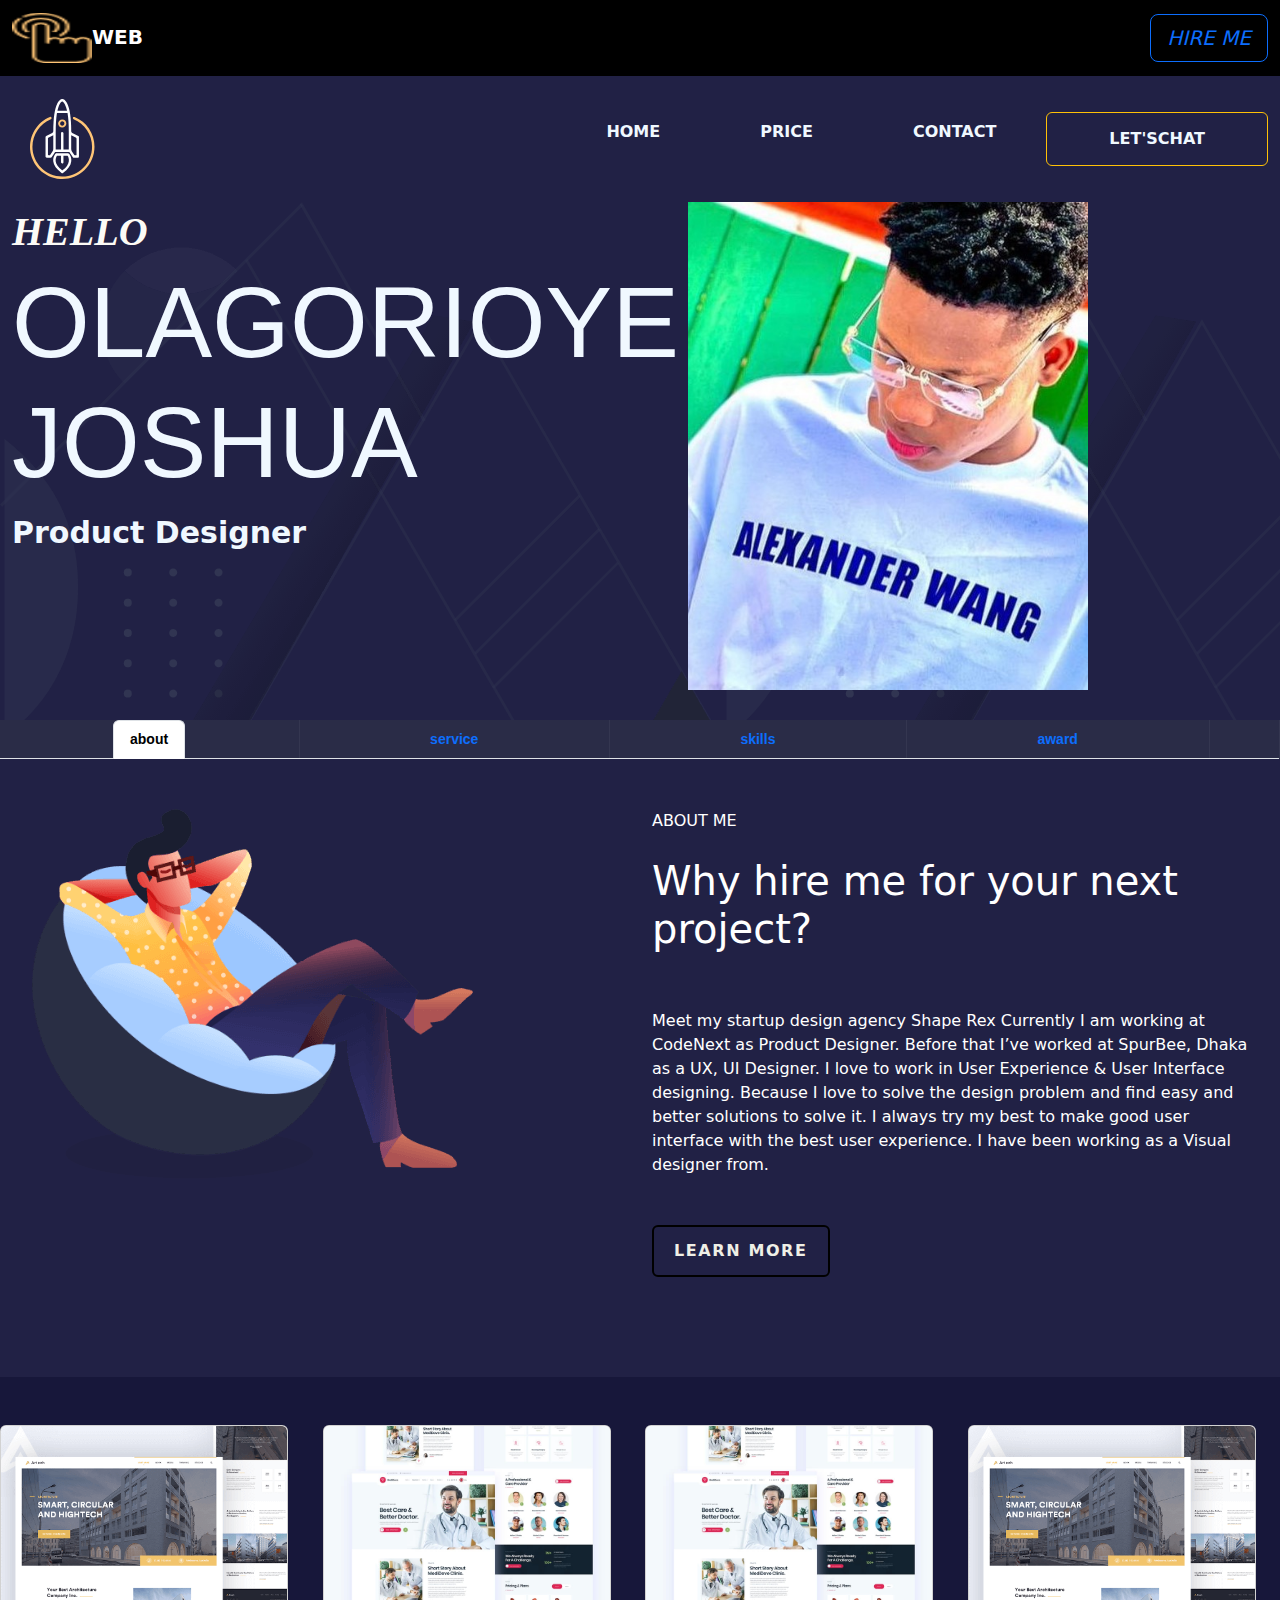
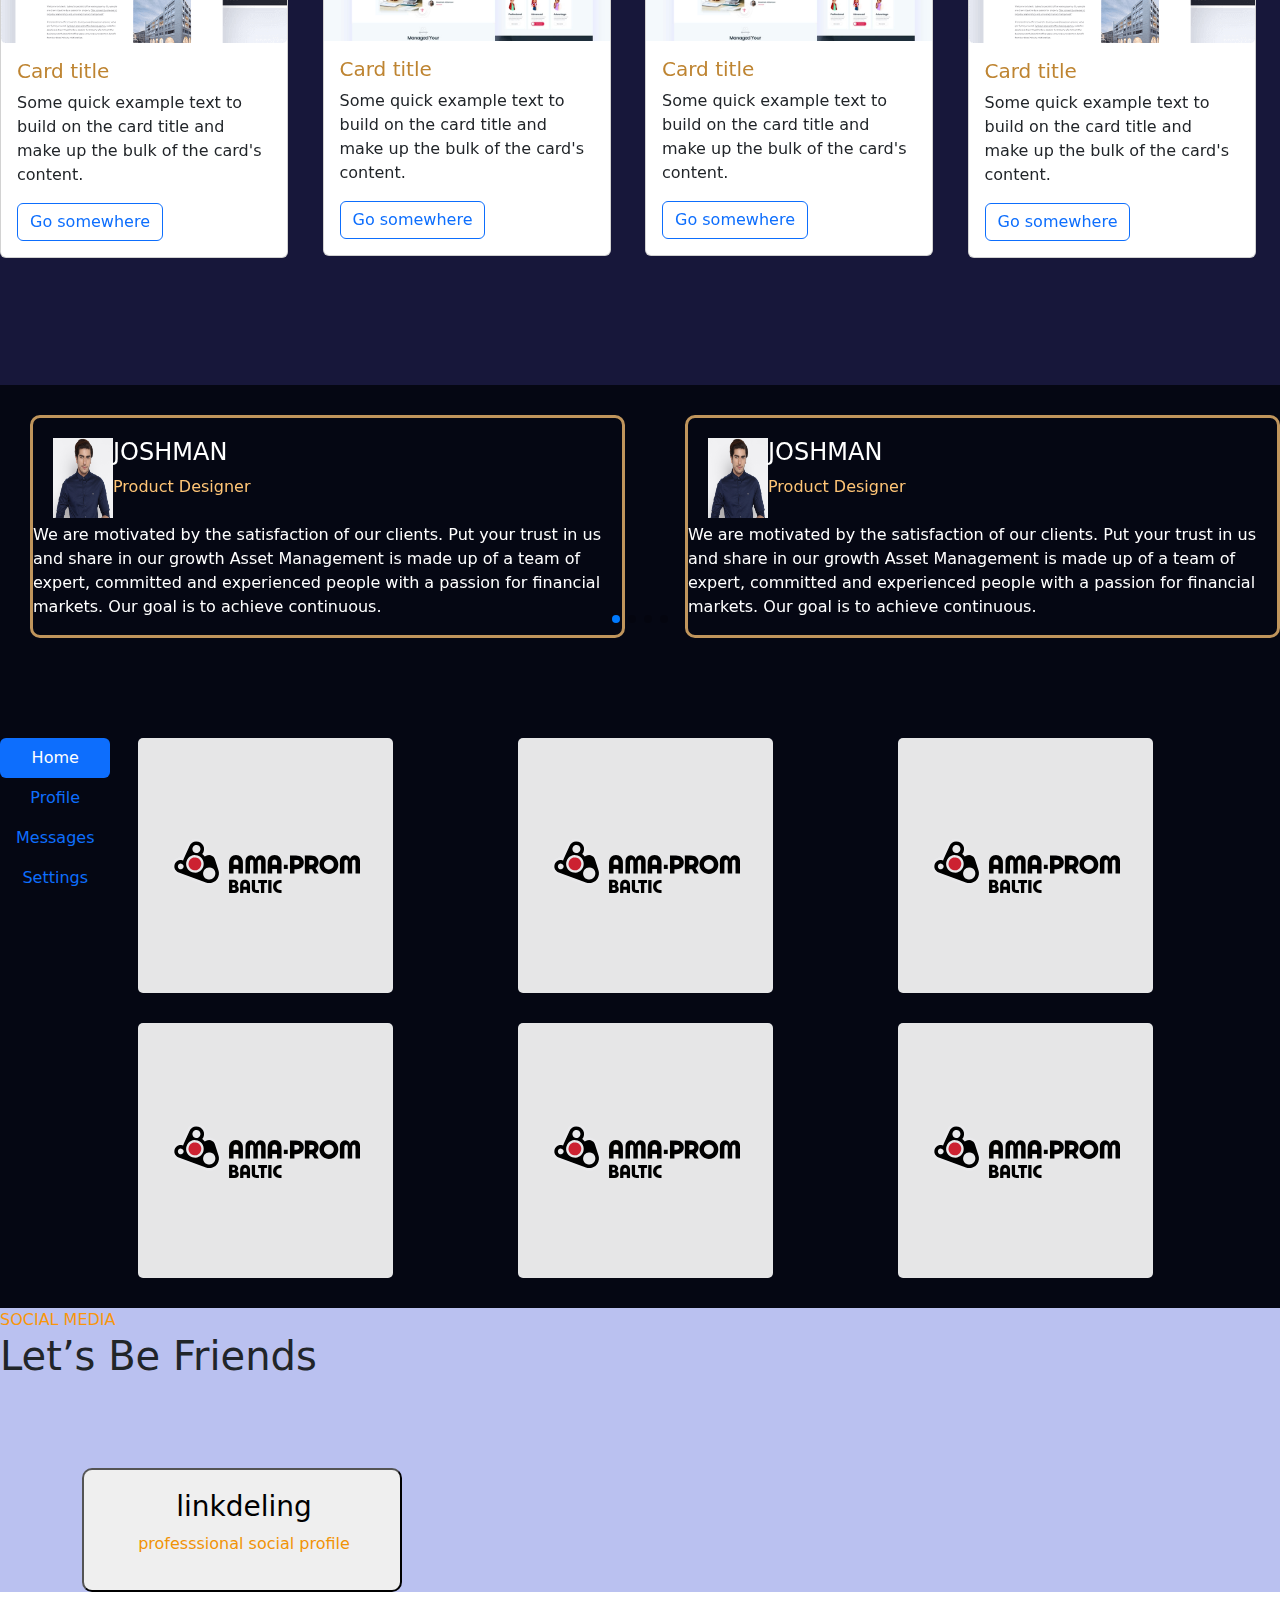
==== commit e5f93503: "backup" ====
--- a/index.html
+++ b/index.html
@@ -1,704 +1,551 @@
 <!DOCTYPE html>
 <html lang="en">
-
 <head>
-  <meta charset="UTF-8">
-  <meta name="viewport" content="width=device-width, initial-scale=1.0">
-  <title>my website</title>
-  <link rel="stylesheet" href="css/bootstrap.min.css">
-  <link rel="stylesheet" href="css/boxicons.min.css">
-  <link rel="stylesheet" href="css/style.css">
-  <link rel="stylesheet" href="css/swiperstyle.css">
+    <meta charset="UTF-8">
+    <meta name="viewport" content="width=device-width, initial-scale=1.0">
+    <title>my website</title>
+    <link rel="stylesheet" href="/css/bootstrap.min.css">
+    <link rel="stylesheet" href="/css/boxicons.min.css">
+    <link rel="stylesheet" href="/css/style.css">
+    <link rel="stylesheet" href="/css/swiperstyle.css">
 </head>
-
 <body>
   <section id="back">
     <nav class="navbar navbar-expand-lg bg-black">
       <div class="container-fluid text-white">
-        <a class="navbar-brand" href=""><img src="img/service-5.png " width="80px" height="50px" alt="service"><b
-            class="text-white">WEB</b></a>
-        <button class="navbar-toggler" type="button" data-bs-toggle="collapse" data-bs-target="#navbarNav"
-          aria-controls="navbarNav" aria-expanded="false" aria-label="Toggle navigation">
+        <a class="navbar-brand" href=""><img src="img/service-5.png " width="80px" height="50px" alt="service"><b class="text-white">WEB</b></a>
+        <button class="navbar-toggler" type="button" data-bs-toggle="collapse" data-bs-target="#navbarNav" aria-controls="navbarNav" aria-expanded="false" aria-label="Toggle navigation">
           <span class="navbar-toggler-icon"></span>
         </button>
         <div>
           <div class="collapse navbar-collapse" id="navbarNav">
             <ul class="navbar-nav">
               <button class="btn btn-lg btn-outline-primary"><i>HIRE ME</i></button>
-          </div>
-
+        </div>
+        
   </section>
   <!-- second nav -->
-  <section class="bark">
-    <nav class="navbar navbar-expand-lg">
-      <div class="container-fluid">
-        <a class="navbar-brand" href="#"><img src="img/rs2.png" class="image-fluid" alt=""></a>
-        <button class="navbar-toggler" type="button" data-bs-toggle="collapse" data-bs-target="#navbarNav"
-          aria-controls="navbarNav" aria-expanded="false" aria-label="Toggle navigation">
-          <span class="navbar-toggler-icon"></span>
-        </button>
-        <div class="navcolor">
-          <div class="collapse navbar-collapse" id="josh">
-            <ul class="navbar-nav">
-              <li class="nav-item">
-                <a class="nav-link active" aria-current="page" href="index.html">Home</a>
-              </li>
-              <li class="nav-item">
-                <a class="nav-link active" href="price.html">price</a>
-              </li>
-              <li class="nav-item">
-                <a class="nav-link active" href="contact.html">contact</a>
-              </li>
-              <li class="nav-item">
-                <button class="btn btn-outline-warning "><a class="nav-link active" href="let'schat.html">let's
-                    chat</a></button>
-              </li>
-            </ul>
-          </div>
-        </div>
-      </div>
-    </nav>
-  </section>
-  <!--------------- firt heading----------- -->
-  <section class="animate">
-    <div class="container-fluid">
-      <div class="row">
-        <div class="col-md-6 pb-5 fw-bold">
-          <div>
-
-            <div class="hello"><i>HELLO</i></div>
-            <h1 class="name">OLAGORIOYE JOSHUA</h1>
-            <div class="font">Product Designer</div>
-          </div>
-        </div>
-        <div class="col-md-6 ps-5">
-          <div class="jaypic">
-            <img src="img/joshman.jpg" class="img-fluid" height="400px" width="400px" alt="joshman">
-          </div>
-        </div>
-
-      </div>
-
-    </div>
-  </section>
-  <!-- third navbar -->
-  <section class="thirdnav">
-    <ul class="nav nav-tabs" id="myTab" role="tablist">
-      <div class="first">
-        <li class="nav-item" role="presentation">
-          <button class="nav-link active" id="home-tab" data-bs-toggle="tab" data-bs-target="#home-tab-pane"
-            type="button" role="tab" aria-controls="home-tab-pane" aria-selected="true">about</button>
-        </li>
-      </div>
-      <div class="first">
-        <li class="nav-item" role="presentation">
-          <button class="nav-link" id="profile-tab" data-bs-toggle="tab" data-bs-target="#profile-tab-pane"
-            type="button" role="tab" aria-controls="profile-tab-pane" aria-selected="false">service</button>
-        </li>
-      </div>
-      <div class="first">
-        <li class="nav-item" role="presentation">
-          <button class="nav-link" id="contact-tab" data-bs-toggle="tab" data-bs-target="#contact-tab-pane"
-            type="button" role="tab" aria-controls="contact-tab-pane" aria-selected="false">skills</button>
-        </li>
-      </div>
-      <div class="first">
-        <li class="nav-item" role="presentation">
-          <button class="nav-link" id="award-tab" data-bs-toggle="tab" data-bs-target="#award-tab-pane" type="button"
-            role="tab" aria-controls="award-tab-pane" aria-selected="false">award</button>
-        </li>
-      </div>
-
-    </ul>
-  </section>
-  <div class="tab-content" id="myTabContent">
-    <div class="tab-pane fade show active" id="home-tab-pane" role="tabpanel" aria-labelledby="home-tab" tabindex="0">
-
-      <section class="about">
+    <section class="bark">
+      <nav class="navbar navbar-expand-lg">
+        <div class="container-fluid">
+          <a class="navbar-brand" href="#"><img src="/img/rs2.png" class="image-fluid" alt=""></a>
+          <button class="navbar-toggler" type="button" data-bs-toggle="collapse" data-bs-target="#navbarNav" aria-controls="navbarNav" aria-expanded="false" aria-label="Toggle navigation">
+            <span class="navbar-toggler-icon"></span>
+          </button>
+          <div class="navcolor">
+            <div class="collapse navbar-collapse" id="josh">
+              <ul class="navbar-nav">
+                <li class="nav-item">
+                  <a class="nav-link active" aria-current="page" href="index.html"><b>HOME</b></a>
+                </li>
+                <li class="nav-item">
+                  <a class="nav-link active" href="price.html"><b>PRICE</b></a>
+                </li>
+                <li class="nav-item">
+                  <a class="nav-link active" href="contact.html"><b>CONTACT</b></a>
+                </li>
+                <li class="nav-item">
+                  <button class="btn btn-outline-warning "><a class="nav-link active" href="let'schat.html"><b>LET'SCHAT</b></a></button>
+                </li>
+              </ul>
+            </div>
+          </div>
+        </div>
+      </nav>
+       </section>
+      <!--------------- firt heading----------- -->
+      <section class="animate">
         <div class="container-fluid">
           <div class="row">
+            <div class="col-md-6 pb-5 fw-bold">
+<div>
+
+  <div class="hello"><i>HELLO</i></div>
+  <h1 class="name">OLAGORIOYE JOSHUA</h1>
+  <div class="font">Product Designer</div>
+</div>
+            </div>
+            <div class="col-md-6 ps-5">
+              <div class="jaypic">
+                <img src="img/joshman.jpg" class="img-fluid" height="400px" width="400px" alt="joshman">
+              </div>
+            </div>
+
+          </div>
+
+        </div>
+      </section>
+      <!-- third navbar -->
+     <section class="thirdnav">
+      <ul class="nav nav-tabs" id="myTab" role="tablist">
+        <div class="first">
+          <li class="nav-item" role="presentation">
+            <button class="nav-link active" id="home-tab" data-bs-toggle="tab;." data-bs-target="#home-tab-pane" type="button" role="tab" aria-controls="home-tab-pane" aria-selected="true">about</button>
+          </li>
+        </div>
+        <div class="first">
+          <li class="nav-item" role="presentation">
+            <button class="nav-link" id="profile-tab" data-bs-toggle="tab" data-bs-target="#profile-tab-pane" type="button" role="tab" aria-controls="profile-tab-pane" aria-selected="false">service</button>
+          </li>
+        </div>
+        <div class="first" >
+          <li class="nav-item" role="presentation">
+            <button class="nav-link" id="contact-tab" data-bs-toggle="tab" data-bs-target="#contact-tab-pane" type="button" role="tab" aria-controls="contact-tab-pane" aria-selected="false">skills</button>
+          </li>
+        </div>
+        <div class="first" >
+          <li class="nav-item" role="presentation">
+            <button class="nav-link" id="award-tab" data-bs-toggle="tab" data-bs-target="#award-tab-pane" type="button" role="tab" aria-controls="award-tab-pane" aria-selected="false">award</button>
+          </li>
+        </div>
+        
+      </ul>
+     </section>
+      <div class="tab-content" id="myTabContent">
+        <div class="tab-pane fade show active" id="home-tab-pane" role="tabpanel" aria-labelledby="home-tab" tabindex="0">
+
+          <section class="about">
+            <div class="container-fluid">
+           <div class="row">
             <div class=col-md-6>
-              <div>
+             <div>
                 <img src="img/about-pic.png" class="img-fluid" alt="">
-              </div>
+             </div>   
             </div>
             <div class="col-md-6">
-              <div>ABOUT ME</div><br>
-              <div>
-                <h1>Why hire me for your next project?</h1> <br><br>
+                <div>ABOUT ME</div><br>
                 <div>
-                  Meet my startup design agency Shape Rex Currently I am working at CodeNext as Product Designer. Before
-                  that I’ve worked at SpurBee, Dhaka as a UX, UI Designer.
-
-                  I love to work in User Experience & User Interface designing.
-                  Because I love to solve the design problem and find easy and
-                  better solutions to solve it. I always try my best to make good
-                  user interface with the best user experience.
-                  I have been working as a Visual designer from.
-                </div>
-              </div><br><br>
-              <button class="btn btn-hero">LEARN MORE</button>
-
-            </div>
-
-          </div>
-        </div>
-      </section>
+           <h1>Why hire me for your next project?</h1> <br><br>
+    <div>
+        Meet my startup design agency Shape Rex Currently I am working at CodeNext as Product Designer. Before that I’ve worked at SpurBee, Dhaka as a UX, UI Designer.
+    
+    I love to work in User Experience & User Interface designing. 
+    Because I love to solve the design problem and find easy and 
+    better solutions to solve it. I always try my best to make good
+     user interface with the best user experience.
+     I have been working as a Visual designer from.
     </div>
-
-
-    <div class="tab-pane fade" id="profile-tab-pane" role="tabpanel" aria-labelledby="profile-tab" tabindex="0">
-      <div class="container myservice">
-        <div class="row">
-          <div class="col-md-4">
+                </div><br><br>
+                <button class="btn btn-hero" >LEARN MORE</button>
+    
+            </div>
+    
+           </div>
+            </div>
+        </section>
+        </div>
+
+
+        <div class="tab-pane fade" id="profile-tab-pane" role="tabpanel" aria-labelledby="profile-tab" tabindex="0">
+          <div class="container myservice">
+            <div class="row">
+              <div class="col-md-4">
             <div class="service">
               <img src="img/service-1 (1).png" alt=""><br><br>
               <h1>Business Strategy</h1><br>
               <span>
                 Strategy develop customer in organisational knowledge and
-                market perspectives that inform and provoke.
+                 market perspectives that inform and provoke.
               </span>
             </div>
-          </div>
-          <div class="col-md-4">
-            <div class="service">
-              <img src="img/service-2.png" alt=""><br><br>
-              <h1>Brand Strategy</h1><br>
-              <span>
-                Strategy develop customer in organisational knowledge and
-                market perspectives that inform and provoke.
-              </span>
-            </div>
-          </div>
-          <div class="col-md-4">
-            <div class="service">
-              <img src="img/service-3.png" alt=""><br><br>
-              <h1>Visual Design</h1><br>
-              <span>
-                Strategy develop customer in organisational knowledge and
-                market perspectives that inform and provoke.
-              </span>
-            </div>
-          </div>
-          <div class="col-md-4">
-            <div class="serv">
-              <img src="img/service-4.png" alt=""><br><br>
-              <h1>Product Design</h1><br>
-              <span>
-                Strategy develop customer in organisational knowledge and
-                market perspectives that inform and provoke.
-              </span>
-            </div>
-          </div>
-          <div class="col-md-4">
-            <div class="serv">
-              <img src="img/service-5.png" alt=""><br><br>
-              <h1>Interactive Design</h1><br>
-              <span>
-                Strategy develop customer in organisational knowledge and
-                market perspectives that inform and provoke.
-              </span>
-            </div>
-          </div>
-          <div class="col-md-4">
-            <div class="serv">
-              <img src="img/service-6.png" alt=""><br><br>
-              <h1>Motion Graphic</h1><br>
-              <span>
-                Strategy develop customer in organisational knowledge and
-                market perspectives that inform and provoke.
-              </span>
-            </div>
-          </div>
-
-
-        </div>
-
-      </div>
-    </div>
-
-
-    <div class="tab-pane fade" id="contact-tab-pane" role="tabpanel" aria-labelledby="contact-tab" tabindex="0">
-      <div class="container myinterview">
-        <div class="row">
-          <div class="col-md-6">
+              </div>
+              <div class="col-md-4">
+                <div class="service">
+                  <img src="img/service-2.png" alt=""><br><br>
+                  <h1>Brand Strategy</h1><br>
+                  <span>
+                    Strategy develop customer in organisational knowledge and
+                     market perspectives that inform and provoke.
+                  </span>
+                </div>
+                  </div>
+                  <div class="col-md-4">
+                    <div class="service">
+                      <img src="img/service-3.png" alt=""><br><br>
+                      <h1>Visual Design</h1><br>
+                      <span>
+                        Strategy develop customer in organisational knowledge and
+                         market perspectives that inform and provoke.
+                      </span>
+                    </div>
+                      </div>
+                      <div class="col-md-4">
+                        <div class="serv">
+                          <img src="img/service-4.png" alt=""><br><br>
+                          <h1>Product Design</h1><br>
+                          <span>
+                            Strategy develop customer in organisational knowledge and
+                             market perspectives that inform and provoke.
+                          </span>
+                        </div>
+                          </div>
+                          <div class="col-md-4">
+                            <div class="serv">
+                              <img src="img/service-5.png" alt=""><br><br>
+                              <h1>Interactive Design</h1><br>
+                              <span>
+                                Strategy develop customer in organisational knowledge and
+                                 market perspectives that inform and provoke.
+                              </span>
+                            </div>
+                              </div>
+                              <div class="col-md-4">
+                                <div class="serv">
+                                  <img src="img/service-6.png" alt=""><br><br>
+                                  <h1>Motion Graphic</h1><br>
+                                  <span>
+                                    Strategy develop customer in organisational knowledge and
+                                     market perspectives that inform and provoke.
+                                  </span>
+                                </div>
+                                  </div>
+              
+
+            </div>
+
+          </div>
+        </div>
+
+
+        <div class="tab-pane fade" id="contact-tab-pane" role="tabpanel" aria-labelledby="contact-tab" tabindex="0">
+          <div class="container myinterview">
+            <div class="row">
+              <div class="col-md-6">
             <div class="interview">
-
+              
               <h1><img src="img/interview-1.edit.jpg" width="200px" height="200px" alt="">
                 Business Strategy</h1>
-
-              <span>
-                There are many variations of passages lorem Ipsum available,
+              
+                <span>
+                  There are many variations of passages lorem Ipsum available, 
                 but the majority have suffered alteration
-              </span>
-              <br>
-              <a class="icon-link icon-link-hover" style="--bs-link-hover-color-rgb: 25, 135, 84;" href="#">
-                Icon link
-                <svg class="bi" aria-hidden="true">
-                  <use xlink:href="#arrow-right"></use>
-                </svg>
-              </a>
-            </div>
-          </div>
-          <div class="col-md-6">
-            <div class="interview">
-
-              <h1><img src="img/interview-2.jpg" width="200px" height="200px" alt="">
-                Business Strategy</h1>
-
-              <span>
-                There are many variations of passages lorem Ipsum available,
-                but the majority have suffered alteration
-              </span>
-              <br>
-              <a class="icon-link icon-link-hover" style="--bs-link-hover-color-rgb: 25, 135, 84;" href="#">
-                Icon link
-                <svg class="bi" aria-hidden="true">
-                  <use xlink:href="#arrow-right"></use>
-                </svg>
-              </a>
-            </div>
-          </div>
-          <div class="col-md-6">
-            <div class="interview">
-
-              <h1><img src="img/interview-3.jpg" width="200px" height="200px" alt="">
-                Business Strategy</h1>
-
-              <span>
-                There are many variations of passages lorem Ipsum available,
-                but the majority have suffered alteration
-              </span>
-              <br>
-              <a class="icon-link icon-link-hover" style="--bs-link-hover-color-rgb: 25, 135, 84;" href="#">
-                Icon link
-                <svg class="bi" aria-hidden="true">
-                  <use xlink:href="#arrow-right"></use>
-                </svg>
-              </a>
-            </div>
-          </div>
-          <div class="col-md-6">
-            <div class="interview">
-
-              <h1><img src="img/interview-4.jpg" width="200px" height="200px" alt="">
-                Business Strategy</h1>
-
-              <span>
-                There are many variations of passages lorem Ipsum available,
-                but the majority have suffered alteration
-              </span>
-              <br>
-              <a class="icon-link icon-link-hover" style="--bs-link-hover-color-rgb: 25, 135, 84;" href="#">
-                Icon link
-                <svg class="bi" aria-hidden="true">
-                  <use xlink:href="#arrow-right"></use>
-                </svg>
-              </a>
-            </div>
-          </div>
-
-        </div>
-
-      </div>
-    </div>
-
-
-    <div class="tab-pane fade" id="award-tab-pane" role="tabpanel" aria-labelledby="award-tab" tabindex="0">
-      <div class="container">
-        <div class="row">
-          <div class="col-md-4">
-            <div class="hover-effect">
-              <div class="award">
-                <img src="img/post-7.jpg" width="200px" height="200px" alt="">
-              </div>
-              <div class="overlay-with-text">
-                <h3 class="caption">can you help translate this site into a foreign?</h3>
-              </div>
-
-            </div>
-
-          </div>
-
-        </div>
-
-      </div>
-    </div>
-    <section class="mt-5">
-    </section>
-
-    <section class="cardstyle">
-      <swiper-container class="mySwiper" space-between="10" slides-per-view="4">
-        <swiper-slide>
-          <div class="card" style="width: 18rem;">
-            <img src="img/architecture1.png" class="card-img-top" alt="...">
-            <div class="card-body">
-              <h5 class="card-title">Card title</h5>
-              <p class="card-text">Some quick example text to build on the card title and make up the bulk of the card's
-                content.</p>
-              <a href="#" class="btn btn-outline-primary">Go somewhere</a>
-            </div>
-          </div>
-        </swiper-slide>
-        <swiper-slide>
-          <div class="card" style="width: 18rem;">
-            <img src="img/work-1.jpg" class="card-img-top" alt="...">
-            <div class="card-body">
-              <h5 class="card-title">Card title</h5>
-              <p class="card-text">Some quick example text to build on the card title and make up the bulk of the card's
-                content.</p>
-              <a href="#" class="btn btn-outline-primary">Go somewhere</a>
-            </div>
-          </div>
-        </swiper-slide>
-        <swiper-slide>
-          <div class="card" style="width: 18rem;">
-            <img src="img/work-1.jpg" class="card-img-top" alt="...">
-            <div class="card-body">
-              <h5 class="card-title">Card title</h5>
-              <p class="card-text">Some quick example text to build on the card title and make up the bulk of the card's
-                content.</p>
-              <a href="#" class="btn btn-outline-primary">Go somewhere</a>
-            </div>
-          </div>
-        </swiper-slide>
-        <swiper-slide>
-          <div class="card" style="width: 18rem;">
-            <img src="img/architecture1.png" class="card-img-top" alt="...">
-            <div class="card-body ">
-              <h5 class="card-title">Card title</h5>
-              <p class="card-text">Some quick example text to build on the card title and make up the bulk of the card's
-                content.</p>
-              <a href="#" class="btn btn-outline-primary">Go somewhere</a>
-            </div>
-          </div>
-        </swiper-slide>
-        <swiper-slide>
-          <div class="card" style="width: 18rem;">
-            <img src="img/dashboard_admin.png" class="card-img-top" alt="...">
-            <div class="card-body">
-              <h5 class="card-title">Card title</h5>
-              <p class="card-text">Some quick example text to build on the card title and make up the bulk of the card's
-                content.</p>
-              <a href="#" class="btn btn-outline-primary">Go somewhere</a>
-            </div>
-          </div>
-        </swiper-slide>
-        <swiper-slide>
-          <div class="card" style="width: 18rem;">
-            <img src="img/architecture1.png" class="card-img-top" alt="...">
-            <div class="card-body">
-              <h5 class="card-title">Card title</h5>
-              <p class="card-text">Some quick example text to build on the card title and make up the bulk of the card's
-                content.</p>
-              <a href="#" class="btn btn-outline-primary">Go somewhere</a>
-            </div>
-          </div>
-        </swiper-slide>
-        <swiper-slide>
-        </swiper-slide>
-
-        <swiper-slide>
-          <div class="card" style="width: 18rem;">
-            <img src="img/work-1.jpg" class="card-img-top" alt="...">
-            <div class="card-body">
-              <h5 class="card-title">Card title</h5>
-              <p class="card-text">Some quick example text to build on the card title and make up the bulk of the card's
-                content.</p>
-              <a href="#" class="btn btn-outline-primary">Go somewhere</a>
-            </div>
-          </div>
-        </swiper-slide>
-      </swiper-container>
-    </section>
-
-
-    <section class="test-style">
-      <swiper-container class="mySwiper" pagination="true" pagination-clickable="true" space-between="30"
-        slides-per-view="2">
-        <swiper-slide>
-          <div class="testimonial">
-
-            <h4>
-              <img src="img/team-4-300x300.png edit.png" height="10px" width="10px">
-              JOSHMAN
-            </h4>
-            <span style="color: #ffc576;;">Product Designer </span><br><br>
-            <p>We are motivated by the satisfaction of our clients.
-              Put your trust in us and share in our growth Asset Management is made
-              up of a team of expert, committed and experienced people
-              with a passion for financial markets. Our goal is to achieve continuous.
-            <p>
-
-          </div>
-
-        </swiper-slide>
-
-        <swiper-slide>
-          <div class="testimonial">
-
-            <h4><img src="img/team-4-300x300.png edit.png" height="10px" width="10px">
-              JOSHMAN</h4>
-            <span style="color: #ffc576;;">Product Designer </span><br><br>
-            <p>We are motivated by the satisfaction of our clients.
-              Put your trust in us and share in our growth Asset Management is made
-              up of a team of expert, committed and experienced people
-              with a passion for financial markets. Our goal is to achieve continuous.
-            <p>
-
-          </div>
-        </swiper-slide>
-        <swiper-slide>
-          <div class="testimonial">
-
-            <h4><img src="img/team-4-300x300.png edit.png" height="10px" width="10px">
-              JOSHMAN</h4>
-            <span style="color: #ffc576;;">Product Designer </span><br><br>
-            <p>We are motivated by the satisfaction of our clients.
-              Put your trust in us and share in our growth Asset Management is made
-              up of a team of expert, committed and experienced people
-              with a passion for financial markets. Our goal is to achieve continuous.
-            <p>
-
-          </div>
-        </swiper-slide>
-        <swiper-slide>
-          <div class="testimonial">
-
-            <h4><img src="img/team-4-300x300.png edit.png" height="10px" width="10px">
-              JOSHMAN</h4>
-            <span style="color: #ffc576;;">Product Designer </span><br><br>
-            <p>We are motivated by the satisfaction of our clients.
-              Put your trust in us and share in our growth Asset Management is made
-              up of a team of expert, committed and experienced people
-              with a passion for financial markets. Our goal is to achieve continuous.
-            <p>
-
-          </div>
-        </swiper-slide>
-        <swiper-slide>
-          <div class="testimonial">
-
-            <h4><img src="img/team-4-300x300.png edit.png" height="10px" width="10px">
-              JOSHMAN</h4>
-            <span style="color: #ffc576;;">Product Designer </span><br><br>
-            <p>We are motivated by the satisfaction of our clients.
-              Put your trust in us and share in our growth Asset Management is made
-              up of a team of expert, committed and experienced people
-              with a passion for financial markets. Our goal is to achieve continuous.
-            <p>
-
-          </div>
-        </swiper-slide>
-
-      </swiper-container>
-    </section>
-    <!-- country section----------------------------- -->
-    <!-- <section class="country">
-    <div class="d-flex align-items-start">
-      <div class="nav flex-column nav-pills me-3" id="v-pills-tab" role="tablist" aria-orientation="vertical">
-        <button class="nav-link active" id="v-pills-home-tab" data-bs-toggle="pill" data-bs-target="#v-pills-home"
-          type="button" role="tab" aria-controls="v-pills-home" aria-selected="true">Home</button>
-        <button class="nav-link" id="v-pills-profile-tab" data-bs-toggle="pill" data-bs-target="#v-pills-profile"
-          type="button" role="tab" aria-controls="v-pills-profile" aria-selected="false">Profile</button>
-        <button class="nav-link" id="v-pills-messages-tab" data-bs-toggle="pill" data-bs-target="#v-pills-messages"
-          type="button" role="tab" aria-controls="v-pills-messages" aria-selected="false">Messages</button>
-        <button class="nav-link" id="v-pills-settings-tab" data-bs-toggle="pill" data-bs-target="#v-pills-settings"
-          type="button" role="tab" aria-controls="v-pills-settings" aria-selected="false">Settings</button>
-      </div>
-      <div class="tab-content" id="v-pills-tabContent">
-        <div class="tab-pane fade show active" id="v-pills-home" role="tabpanel" aria-labelledby="v-pills-home-tab"
-          tabindex="0">
+                </span>
+                <br>
+                <a class="icon-link icon-link-hover" style="--bs-link-hover-color-rgb: 25, 135, 84;" href="#">
+                  Icon link
+                  <svg class="bi" aria-hidden="true"><use xlink:href="#arrow-right"></use></svg>
+                </a>
+            </div>
+              </div>
+              <div class="col-md-6">
+                <div class="interview">
+                  
+                  <h1><img src="img/interview-2.jpg" width="200px" height="200px" alt="">
+                    Business Strategy</h1>
+                  
+                    <span>
+                      There are many variations of passages lorem Ipsum available, 
+                    but the majority have suffered alteration
+                    </span>
+                    <br>
+                    <a class="icon-link icon-link-hover" style="--bs-link-hover-color-rgb: 25, 135, 84;" href="#">
+                      Icon link
+                      <svg class="bi" aria-hidden="true"><use xlink:href="#arrow-right"></use></svg>
+                    </a>
+                </div>
+                  </div>
+                  <div class="col-md-6">
+                    <div class="interview">
+                      
+                      <h1><img src="img/interview-3.jpg" width="200px" height="200px" alt="">
+                        Business Strategy</h1>
+                      
+                        <span>
+                          There are many variations of passages lorem Ipsum available, 
+                        but the majority have suffered alteration
+                        </span>
+                        <br>
+                        <a class="icon-link icon-link-hover" style="--bs-link-hover-color-rgb: 25, 135, 84;" href="#">
+                          Icon link
+                          <svg class="bi" aria-hidden="true"><use xlink:href="#arrow-right"></use></svg>
+                        </a>
+                    </div>
+                      </div>
+                      <div class="col-md-6">
+                        <div class="interview">
+                          
+                          <h1><img src="img/interview-4.jpg" width="200px" height="200px" alt="">
+                            Business Strategy</h1>
+                          
+                            <span>
+                              There are many variations of passages lorem Ipsum available, 
+                            but the majority have suffered alteration
+                            </span>
+                            <br>
+                            <a class="icon-link icon-link-hover" style="--bs-link-hover-color-rgb: 25, 135, 84;" href="#">
+                              Icon link
+                              <svg class="bi" aria-hidden="true"><use xlink:href="#arrow-right"></use></svg>
+                            </a>
+                        </div>
+                          </div>
+
+            </div>
+
+          </div>
+        </div>
+
+
+        <div class="tab-pane fade" id="award-tab-pane" role="tabpanel" aria-labelledby="award-tab" tabindex="0">
           <div class="container">
             <div class="row">
               <div class="col-md-4">
-                <div class="side"><img src="img/client2.png" alt=""></div>
-              </div>
-              <div class="col-md-4">
-                <div class="side"><img src="img/client2.png" alt=""></div>
-              </div>
-              <div class="col-md-4">
-                <div class="side"><img src="img/client2.png" alt=""></div>
-              </div>
-              <div class="col-md-4">
-                <div class="side"><img src="img/client2.png" alt=""></div>
-              </div>
-              <div class="col-md-4">
-                <div class="side"><img src="img/client2.png" alt=""></div>
-              </div>
-              <div class="col-md-4">
-                <div class="side"><img src="img/client2.png" alt=""></div>
-              </div>
-
-
-            </div>
-
-          </div>
-        </div>
-        <div class="tab-pane fade" id="v-pills-profile" role="tabpanel" aria-labelledby="v-pills-profile-tab"
-          tabindex="0">
-          <div class="container">
-            <div class="row">
-              <div class="col-md-4">
-                <div class="side"><img src="img/client3 (1).png" alt=""></div>
-              </div>
-              <div class="col-md-4">
-                <div class="side"><img src="img/client3 (1).png" alt=""></div>
-              </div>
-              <div class="col-md-4">
-                <div class="side"><img src="img/client3 (1).png" alt=""></div>
-              </div>
-              <div class="col-md-4">
-                <div class="side"><img src="img/client3 (1).png" alt=""></div>
-              </div>
-              <div class="col-md-4">
-                <div class="side"><img src="img/client3 (1).png" alt=""></div>
-              </div>
-              <div class="col-md-4">
-                <div class="side"><img src="img/client3 (1).png" alt=""></div>
-              </div>
-
-
-            </div>
-
-
-          </div>
-          <div class="tab-pane fade" id="v-pills-messages" role="tabpanel" aria-labelledby="v-pills-messages-tab"
-            tabindex="0">
-            <div class="container">
-              <div class="row">
-                <div class="col-md-4">
-                  <div class="side"><img src="img/client4.png" alt=""></div>
-                </div>img/c
-                <div class="col-md-4">
-                  <div class="side"><img src="img/client2.png" alt=""></div>
-                </div>
-                <div class="col-md-4">
-                  <div class="side"><img src="img/client2.png" alt=""></div>
-                </div>
-                <div class="col-md-4">
-                  <div class="side"><img src="img/client2.png" alt=""></div>
-                </div>
-                <div class="col-md-4">
-                  <div class="side"><img src="img/client2.png" alt=""></div>
-                </div>
-                <div class="col-md-4">
-                  <div class="side"><img src="img/client2.png" alt=""></div>
-                </div>
-
-
-              </div>
-
-            </div>
-            <div class="tab-pane fade" id="v-pills-settings" role="tabpanel" aria-labelledby="v-pills-settings-tab"
-              tabindex="0"></div>
-          </div>
-        </div>
-  </section> -->
-
-
-    <section class="country text-white">
-      <div class="container">
+             <div class="award">
+              <img src="img/post-7.jpg" width="200px" height="200px"  alt="">
+              <h3>can you help translate this site into a foreign?
+                
+              </h3>
+             </div>
+              </div>
+
+            </div>
+
+          </div>
+        </div>
+      <section class="mt-5">
+      </section>
+      
+      <section class="cardstyle">
+        <swiper-container class="mySwiper" pagination="true" pagination-clickable="true" space-between="10"
+    slides-per-view="4">
+    <swiper-slide><div class="card" style="width: 18rem;">
+      <img src="/img/architecture1.png" class="card-img-top" alt="...">
+      <div class="card-body">
+        <h5 class="card-title">Card title</h5>
+        <p class="card-text">Some quick example text to build on the card title and make up the bulk of the card's content.</p>
+        <a href="#" class="btn btn-outline-primary">Go somewhere</a>
+      </div>
+    </div></swiper-slide>
+    <swiper-slide><div class="card" style="width: 18rem;">
+      <img src="/img/work-1.jpg" class="card-img-top" alt="...">
+      <div class="card-body">
+        <h5 class="card-title">Card title</h5>
+        <p class="card-text">Some quick example text to build on the card title and make up the bulk of the card's content.</p>
+        <a href="#" class="btn btn-outline-primary">Go somewhere</a>
+      </div>
+    </div></swiper-slide>
+    <swiper-slide><div class="card" style="width: 18rem;">
+      <img src="/img/work-1.jpg" class="card-img-top" alt="...">
+      <div class="card-body">
+        <h5 class="card-title">Card title</h5>
+        <p class="card-text">Some quick example text to build on the card title and make up the bulk of the card's content.</p>
+        <a href="#" class="btn btn-outline-primary">Go somewhere</a>
+      </div>
+    </div></swiper-slide>
+    <swiper-slide><div class="card" style="width: 18rem;">
+      <img src="/img/architecture1.png" class="card-img-top" alt="...">
+      <div class="card-body ">
+        <h5 class="card-title">Card title</h5>
+        <p class="card-text">Some quick example text to build on the card title and make up the bulk of the card's content.</p>
+        <a href="#" class="btn btn-outline-primary">Go somewhere</a>
+      </div>
+    </div></swiper-slide>
+    <swiper-slide><div class="card" style="width: 18rem;">
+      <img src="/img/dashboard_admin.png" class="card-img-top" alt="...">
+      <div class="card-body">
+        <h5 class="card-title">Card title</h5>
+        <p class="card-text">Some quick example text to build on the card title and make up the bulk of the card's content.</p>
+        <a href="#" class="btn btn-outline-primary">Go somewhere</a>
+      </div>
+    </div></swiper-slide>
+    <swiper-slide><div class="card" style="width: 18rem;">
+      <img src="img/architecture1.png" class="card-img-top" alt="...">
+      <div class="card-body">
+        <h5 class="card-title">Card title</h5>
+        <p class="card-text">Some quick example text to build on the card title and make up the bulk of the card's content.</p>
+        <a href="#" class="btn btn-outline-primary">Go somewhere</a>
+      </div>
+    </div></swiper-slide>
+    <swiper-slide<div class="card" style="width: 18rem;">
+      <img src="img/work-1.jpg" class="card-img-top" alt="...">
+      <div class="card-body">
+        <h5 class="card-title">Card title</h5>
+        <p class="card-text">Some quick example text to build on the card title and make up the bulk of the card's content.</p>
+        <a href="#" class="btn btn-outline-primary">Go somewhere</a>
+      </div>
+    </div></swiper-slide>
+    
+  </swiper-container>
+      </section>
+      <section class="test-style">
+        <swiper-container class="mySwiper" pagination="true" pagination-clickable="true" space-between="30"
+    slides-per-view="2">
+    <swiper-slide>
+      <div class="testimonial">
+        
+        <h4><img src="img/team-4-300x300.png edit.png" height="10px" width="10px">
+          JOSHMAN</h4>
+          <span style="color: #ffc576;;">Product Designer </span><br><br>
+        <p>We are motivated by the satisfaction of our clients. 
+          Put your trust in us and share in our growth Asset Management is made
+           up of a team of expert, committed and experienced people 
+          with a passion for financial markets. Our goal is to achieve continuous.<p>
+          
+      </div>
+        </div></swiper-slide>
+        
+    <swiper-slide><div class="testimonial">
+        
+      <h4><img src="img/team-4-300x300.png edit.png" height="10px" width="10px">
+        JOSHMAN</h4>
+        <span style="color: #ffc576;;">Product Designer </span><br><br>
+      <p>We are motivated by the satisfaction of our clients. 
+        Put your trust in us and share in our growth Asset Management is made
+         up of a team of expert, committed and experienced people 
+        with a passion for financial markets. Our goal is to achieve continuous.<p>
+        
+    </div></swiper-slide>
+    <swiper-slide><div class="testimonial">
+        
+      <h4><img src="img/team-4-300x300.png edit.png" height="10px" width="10px">
+        JOSHMAN</h4>
+        <span style="color: #ffc576;;">Product Designer </span><br><br>
+      <p>We are motivated by the satisfaction of our clients. 
+        Put your trust in us and share in our growth Asset Management is made
+         up of a team of expert, committed and experienced people 
+        with a passion for financial markets. Our goal is to achieve continuous.<p>
+        
+    </div></swiper-slide>
+    <swiper-slide><div class="testimonial">
+        
+      <h4><img src="img/team-4-300x300.png edit.png" height="10px" width="10px">
+        JOSHMAN</h4>
+        <span style="color: #ffc576;;">Product Designer </span><br><br>
+      <p>We are motivated by the satisfaction of our clients. 
+        Put your trust in us and share in our growth Asset Management is made
+         up of a team of expert, committed and experienced people 
+        with a passion for financial markets. Our goal is to achieve continuous.<p>
+        
+    </div></swiper-slide>
+    <swiper-slide><div class="testimonial">
+        
+      <h4><img src="img/team-4-300x300.png edit.png" height="10px" width="10px">
+        JOSHMAN</h4>
+        <span style="color: #ffc576;;">Product Designer </span><br><br>
+      <p>We are motivated by the satisfaction of our clients. 
+        Put your trust in us and share in our growth Asset Management is made
+         up of a team of expert, committed and experienced people 
+        with a passion for financial markets. Our goal is to achieve continuous.<p>
+        
+    </div></swiper-slide>
+    
+  </swiper-container>
+      </section>
+      <!-- country section----------------------------- -->
+      <section class="country">
         <div class="d-flex align-items-start">
           <div class="nav flex-column nav-pills me-3" id="v-pills-tab" role="tablist" aria-orientation="vertical">
-            <button class="nav-link active" id="v-pills-home-tab" data-bs-toggle="pill" data-bs-target="#v-pills-home"
-              type="button" role="tab" aria-controls="v-pills-home" aria-selected="true">Home</button>
-            <button class="nav-link" id="v-pills-profile-tab" data-bs-toggle="pill" data-bs-target="#v-pills-profile"
-              type="button" role="tab" aria-controls="v-pills-profile" aria-selected="false">Profile</button>
-            <button class="nav-link" id="v-pills-messages-tab" data-bs-toggle="pill" data-bs-target="#v-pills-messages"
-              type="button" role="tab" aria-controls="v-pills-messages" aria-selected="false">Messages</button>
-            <button class="nav-link" id="v-pills-settings-tab" data-bs-toggle="pill" data-bs-target="#v-pills-settings"
-              type="button" role="tab" aria-controls="v-pills-settings" aria-selected="false">Settings</button>
+            <button class="nav-link active" id="v-pills-home-tab" data-bs-toggle="pill" data-bs-target="#v-pills-home" type="button" role="tab" aria-controls="v-pills-home" aria-selected="true">Home</button>
+            <button class="nav-link" id="v-pills-profile-tab" data-bs-toggle="pill" data-bs-target="#v-pills-profile" type="button" role="tab" aria-controls="v-pills-profile" aria-selected="false">Profile</button>
+            <button class="nav-link" id="v-pills-messages-tab" data-bs-toggle="pill" data-bs-target="#v-pills-messages" type="button" role="tab" aria-controls="v-pills-messages" aria-selected="false">Messages</button>
+            <button class="nav-link" id="v-pills-settings-tab" data-bs-toggle="pill" data-bs-target="#v-pills-settings" type="button" role="tab" aria-controls="v-pills-settings" aria-selected="false">Settings</button>
           </div>
           <div class="tab-content" id="v-pills-tabContent">
-            <div class="tab-pane fade show active" id="v-pills-home" role="tabpanel" aria-labelledby="v-pills-home-tab"
-              tabindex="0 text-white">
-              <div class="container">
-                <div class="row">
-                  <div class="col-md-4">
-                    <div class="side"><img src="img/client4.png" alt=""></div>
-                  </div>
-                  <div class="col-md-4">
-                    <div class="side"><img src="img/client4.png" alt=""></div>
-                  </div>
-                  <div class="col-md-4">
-                    <div class="side"><img src="img/client4.png" alt=""></div>
-                  </div>
-                  <div class="col-md-4">
-                    <div class="side"><img src="img/client4.png" alt=""></div>
-                  </div>
-                  <div class="col-md-4">
-                    <div class="side"><img src="img/client4.png" alt=""></div>
-                  </div>
-                  <div class="col-md-4">
-                    <div class="side"><img src="img/client4.png" alt=""></div>
-                  </div>
-                  <div class="col-md-4">
-                    <div class="side"><img src="img/client4.png" alt=""></div>
-                  </div>
-
-                </div>
-              </div>
-
-
-
-
-
-            </div>
-            <div class="tab-pane fade" id="v-pills-profile" role="tabpanel" aria-labelledby="v-pills-profile-tab"
-              tabindex="0">
-              <div class="container">
-                <h3>This is the Profile Content</h3>
-
-              </div>
-            </div>
-            <div class="tab-pane fade" id="v-pills-messages" role="tabpanel" aria-labelledby="v-pills-messages-tab"
-              tabindex="0">
-              <div class="container">
-                <h3>This is the Messages Content</h3>
-
-              </div>
-            </div>
-            <div class="tab-pane fade" id="v-pills-settings" role="tabpanel" aria-labelledby="v-pills-settings-tab"
-              tabindex="0">
-              <div class="container">
-                <h3>This is the Settings Content</h3>
-
-              </div>
-            </div>
-          </div>
-        </div>
-      </div>
-
-    </section>
-
-
-
-    <section class="social">
-      <span style="color: #f9960b;">SOCIAL MEDIA</span>
-      <h1>Let’s Be Friends</h1>
-      <div class="container">
-        <div class="row">
-          <div class="col-md-4">
-            <div>
-              <a href=""><button type="button" id="btn-style">
-
+            <div class="tab-pane fade show active" id="v-pills-home" role="tabpanel" aria-labelledby="v-pills-home-tab" tabindex="0">
+             <div class="container">
+              <div class="row">
+                <div class="col-md-4">
+                  <div class="side"><img src="/img/client2.png" alt=""></div>
+                </div>
+                <div class="col-md-4">
+                  <div class="side"><img src="/img/client2.png" alt=""></div>
+                </div>
+                <div class="col-md-4">
+                  <div class="side"><img src="/img/client2.png" alt=""></div>
+                </div>
+                <div class="col-md-4">
+                  <div class="side"><img src="/img/client2.png" alt=""></div>
+                </div>
+                <div class="col-md-4">
+                  <div class="side"><img src="/img/client2.png" alt=""></div>
+                </div>
+                <div class="col-md-4">
+                  <div class="side"><img src="/img/client2.png" alt=""></div>
+                </div>
+                
+
+              </div>
+
+             </div>
+            </div>
+            <div class="tab-pane fade" id="v-pills-profile" role="tabpanel" aria-labelledby="v-pills-profile-tab" tabindex="0">
+              div class="container">
+              <div class="row">
+                <div class="col-md-4">
+                  <div class="side"><img src="/img/client3 (1).png" alt=""></div>
+                </div>
+                <div class="col-md-4">
+                  <div class="side"><img src="/img/client3 (1).png" alt=""></div>
+                </div>
+                <div class="col-md-4">
+                  <div class="side"><img src="/img/client3 (1).png" alt=""></div>
+                </div>
+                <div class="col-md-4">
+                  <div class="side"><img src="/img/client3 (1).png" alt=""></div>
+                </div>
+                <div class="col-md-4">
+                  <div class="side"><img src="/img/client3 (1).png" alt=""></div>
+                </div>
+                <div class="col-md-4">
+                  <div class="side"><img src="/img/client3 (1).png" alt=""></div>
+                </div>
+                
+
+              </div>
+
+             
+            </div>
+            <div class="tab-pane fade" id="v-pills-messages" role="tabpanel" aria-labelledby="v-pills-messages-tab" tabindex="0">div class="container">
+              <div class="row">
+                <div class="col-md-4">
+                  <div class="side"><img src="/img/client4.png" alt=""></div>
+                </div>/img/c
+                <div class="col-md-4">
+                  <div class="side"><img src="/img/client2.png" alt=""></div>
+                </div>
+                <div class="col-md-4">
+                  <div class="side"><img src="/img/client2.png" alt=""></div>
+                </div>
+                <div class="col-md-4">
+                  <div class="side"><img src="/img/client2.png" alt=""></div>
+                </div>
+                <div class="col-md-4">
+                  <div class="side"><img src="/img/client2.png" alt=""></div>
+                </div>
+                <div class="col-md-4">
+                  <div class="side"><img src="/img/client2.png" alt=""></div>
+                </div>
+                
+
+              </div>
+
+             </div>
+            <div class="tab-pane fade" id="v-pills-settings" role="tabpanel" aria-labelledby="v-pills-settings-tab" tabindex="0"></div>
+          </div>
+        </div>
+      </section>
+      <section class="social">
+        <span style="color: #f9960b;">SOCIAL MEDIA</span>
+        <h1>Let’s Be Friends</h1>
+        <div class="container">
+          <div class="row">
+            <div class="col-md-4">
+              <div >
+                <a href=""><button type="button" id="btn-style">
+                  
                   <h3>linkdeling</h3>
                   <span style="color: rgb(241, 147, 6);">professsional social profile</span>
-                </button></a>
-
-
-            </div>
-
-          </div>
-
-        </div>
-      </div>
-    </section>
-
-    <!-- <script src="js/bootstrap.min.js"></script> -->
-    <script src="js/bootstrap.bundle.min.js"></script>
-    <script src="js/swiper.js"></script>
+                    </button></a>
+                
+                
+              </div>
+
+            </div>
+
+          </div>
+        </div>
+      </section>
+
+      <script src="/js/bootstrap.min.js"></script>
+      <script src="/js/swiper.js"></script>
 </body>
-
 </html>--- a/css/style.css
+++ b/css/style.css
@@ -1,225 +1,248 @@
 /* first nav */
-.buy {
-  background-color: burlywood;
-  border-radius: 15px;
-}
-.buy:hover {
-  background-color: white;
-  color: black;
-  border-radius: 15px;
-}
-#back ul a {
-  color: rgb(241, 230, 230);
-}
-/* second nav */
-.bark {
-  background-color: rgb(33, 33, 69);
-}
-#josh :hover {
-  color: rgba(223, 185, 14, 0.888);
-}
-#josh ul a {
-  color: aliceblue;
-  padding-left: 50px;
-  padding-right: 50px;
-}
-
-.animate {
-  color: aliceblue;
-  background-color: rgb(33, 33, 69);
-  background-image: url(../img/Group-27.png);
-}
-/*----------- heading---------- */
-.hello {
-  color: rgb(252, 251, 246);
-  font-family: fantasy;
-  font-size: 40px;
-}
-.font {
-  font-size: 30px;
-}
-.name {
-  font-family: "Franklin Gothic Medium", "Arial Narrow", Arial, sans-serif;
-  font-size: 100px;
-}
-/*----------- image column------------ */
-.jaypic {
-  margin-bottom: 30px;
-  border: transparent;
-  padding-right: 60px;
-}
-/*-------------------- third navbar----------------- */
-.thirdnav {
-  font-family: "HK Grotesk", Sans-serif;
-  font-size: 14px;
-  font-weight: 600;
-  text-transform: uppercase;
-  color: #cacbd2;
-  background-color: #2a2c47;
-  margin: 0px 0px 0px 0px;
-
-  border-style: solid;
-  border-width: 0px 1px 0px 0px;
-  border-color: rgba(255, 255, 255, 0.05);
-  border-radius: 0px 0px 0px 0px;
-}
-.first {
+.buy{
+    background-color:burlywood;
+    border-radius: 15px;
+}
+.buy:hover{
+    background-color:white;
+    color: black;
+    border-radius: 15px;
+}
+#back ul a{
+
+    color:rgb(241, 230, 230);
+    
+    }
+    /* second nav */
+    .bark{
+      background-color: rgb(33, 33, 69);    
+    }
+    #josh :hover{
+      color:rgba(223, 185, 14, 0.888);
+    
+    }
+    #josh ul a{
+      color: aliceblue;
+      padding-left: 50px;
+    padding-right: 50px;
+    }
+       
+ .animate{
+    color: aliceblue;
+    background-color: rgb(33, 33, 69);
+ background-image: url(../img/Group-27.png);   
+ }
+ /*----------- heading---------- */
+ .hello{
+    color: rgb(252, 251, 246);
+    font-family: fantasy;
+    font-size: 40px;
+ }
+ .font{
+   font-size: 30px;
+ }
+ .name{
+    font-family:'Franklin Gothic Medium', 'Arial Narrow', Arial, sans-serif;
+    font-size: 100px;
+ }
+ /*----------- image column------------ */
+ .jaypic{
+   margin-bottom: 30px;
+    border:transparent;
+    padding-right: 60px;
+ }
+ /*-------------------- third navbar----------------- */
+ .thirdnav{
+ font-family: "HK Grotesk", Sans-serif;
+ font-size: 14px;
+ font-weight: 600;
+ text-transform: uppercase;
+ color: #CACBD2;
+ background-color: #2a2c47;
+ margin: 0px 0px 0px 0px;
+
+ border-style: solid;
+ border-width: 0px 1px 0px 0px;
+ border-color: rgba(255,255,255,0.05);
+ border-radius: 0px 0px 0px 0px;
+ 
+ 
+}
+.first{
   padding-left: 113px;
   padding-right: 114px;
   text-align: center;
   color: rgba(240, 235, 235, 0.984);
-  border-right: 1px solid rgba(255, 255, 255, 0.05);
+  border-right: 1px solid  rgba(255,255,255,0.05);
   display: block;
-}
-.first:hover {
+  
+  
+}
+.first:hover{
   color: rgb(18, 13, 1);
   background-color: rgb(235, 234, 228);
   border-color: bisque;
   text-align: center;
+
 }
 /* -------------about html file section-------------- */
-.about {
+.about{
   background-color: rgb(33, 33, 69);
-  color: white;
-  padding-right: 20px;
-  padding-left: 20px;
-  padding-top: 50px;
-  padding-bottom: 100px;
-}
-.btn-hero {
+   color: white;
+   padding-right: 20px;
+   padding-left: 20px;
+   padding-top: 50px;
+   padding-bottom: 100px;
+
+}
+.btn-hero{
   text-transform: uppercase;
   background: transparent;
   color: rgb(239, 239, 230);
   letter-spacing: 0.1rem;
   display: inline-block;
   font-weight: 700;
-  border: 2px solid black;
+  border:2px solid black ;
   padding: 0.75rem 1.25rem;
 }
-.btn-hero:hover {
+.btn-hero:hover{
   color: aliceblue;
   background: black;
-}
-/* price html section ...........*/
-.backgroundsection {
+ }
+ /* price html section ...........*/
+ .backgroundsection{
+
   color: #110707;
-  background-color: #1f2235;
+  background-color:#1f2235;
   font-weight: bold;
-  opacity: 0.5;
+  opacity:0.50;
 
   transition: border-radius 0.3s, opacity 0.3s;
   height: 100%;
-  width: 100%;
-  top: 0;
-  left: 0;
-  position: absolute;
-  margin-top: 63px;
-  padding-top: 10rem;
-  background-size: cover;
-}
-
-#price-edit li a {
+    width: 100%;
+    top: 0;
+    left: 0;
+  position:absolute;
+    margin-top: 63px;
+    padding-top: 10rem;
+    background-size: cover;   
+
+ }
+ 
+  
+  
+ #price-edit li a{
   padding-right: 50px;
   padding-left: 50px;
-  color: rgb(10, 1, 1);
+  color:rgb(10, 1, 1);
   font-weight: bold;
   font-size: 15px;
-}
-.contact {
+ }
+ .contact{
   background-image: url(/img/image\ two.jpg);
-  background-color: rgba(76, 175, 80, 0.3);
-  color: white;
+  background-color: rgba(76, 175, 80, 0.3,);
+color: white;
   height: 100%;
-  width: 100%;
-  top: 0;
-  left: 0;
-  position: absolute;
-  margin-top: 63px;
-  padding-top: 10rem;
-  background-size: cover;
-}
-#myTabContent {
+    width: 100%;
+    top: 0;
+    left: 0;
+  position:absolute;
+    margin-top: 63px;
+    padding-top: 10rem; 
+    background-size: cover; 
+ 
+ }
+ #myTabContent{
   background-color: rgb(23, 23, 58);
-}
-/* service section................... */
-.myservice {
+  
+ }
+ /* service section................... */
+ .myservice{
   background-color: #2a2c47;
   color: white;
   padding-top: 30px;
   padding-bottom: 30px;
-}
-.serv {
+  
+ }
+.serv{
   background-color: #2a2c47;
   color: white;
   padding-top: 30px;
   padding-bottom: 30px;
-}
-.interview {
-  color: white;
-  padding-top: 50px;
-}
-.myinterview {
-  background-color: #2a2c47;
-}
-.interview img {
+  
+}
+.interview{
+color: white;
+padding-top: 50px ;
+}
+.myinterview{
+  background-color:#2a2c47 ;
+}
+.interview img{
   float: left;
   padding-bottom: 20px;
-  padding-right: 20px;
-}
-.interview h1:hover {
+  padding-right: 20px; 
+}
+.interview h1:hover{
   color: #ffc576;
 }
-
-.award img {
+.award img:hover{
+  transition: 0.5s;
+    -webkit-transform: scale(1);
+    transform: scale(1.1);
+}
+.award img{
   height: auto;
-  max-width: 100%;
-  border: none;
-  border-radius: 0;
-  -webkit-box-shadow: none;
-  box-shadow: none;
-}
-/* .award h3 {
+    max-width: 100%;
+    border: none;
+    border-radius: 0;
+    -webkit-box-shadow: none;
+    box-shadow: none;
+    padding-top: 20px;
+}
+.award h3{
   background-color: transparent;
-  background-image: linear-gradient(
-    180deg,
-    rgba(31, 34, 53, 0) 0%,
-    #1f2235 100%
-  );
-  padding: 100px 20px 20px 20px;
-  transition-duration: 0.3s;
-  color: white;
-  display: block;
-} */
-.cardstyle {
+    background-image: linear-gradient(180deg, rgba(31,34,53,0) 0%, #1f2235 100%);
+    padding: 100px 20px 20px 20px;
+    transition-duration: 0.3s;
+    color: white;
+    display: block;
+}
+.cardstyle{
   height: 35rem;
 }
-.testimonial {
+.testimonial{
   padding-top: 20px;
-  border: solid rgba(255, 197, 118, 0.75);
+  border: solid rgba(255,197,118,0.75);
   border-radius: 10px;
   margin-left: 30px;
   margin-top: 30px;
   color: white;
   text-align: left;
-}
-.testimonial img {
+  
+  
+}
+.testimonial img{
   float: left;
   height: 5rem;
   width: 5rem;
-  padding-left: 20px;
-}
-.test-style {
-  background-color: #050713;
-}
-.country {
+  padding-left: 20px; 
+}
+.test-style{
+
+background-color: #050713;
+
+}
+.country{
   background-color: #050713;
   padding-top: 100px;
 }
-.side {
+.side{
   margin-bottom: 30px;
-}
-#btn-style {
-  border-radius: 10px;
+  
+}
+#btn-style{
+  border-radius: 10px; 
   width: 20rem;
   height: 7rem;
   padding-left: 10px;
@@ -227,23 +250,27 @@
   margin-top: 5rem;
   padding-bottom: 100px;
 }
-#btn-style:hover {
+#btn-style:hover{
   background-color: #0a0600;
   color: aliceblue;
 }
 
-.social {
+
+.social{
   background-color: #bac1f0;
 }
-
-.heady {
+  
+
+
+.heady{
   padding-left: 40px;
   margin-top: 100px;
 }
-.some {
+.some{
   margin-top: 20rem;
-}
-.cardy {
+
+}
+.cardy{
   background-color: #1f2235;
   color: white;
   padding-left: 30px;
@@ -252,10 +279,10 @@
   padding-bottom: 20px;
   margin-bottom: 30px;
 }
-.over {
+.over{
   background-color: #2c325c;
 }
-.question {
+.question{
   background-color: #15182c;
   color: white;
   padding-top: 5rem;
@@ -263,27 +290,27 @@
   padding-left: 20px;
   padding-bottom: 5rem;
 }
-.tab-content h5 {
+.tab-content h5{
   color: #be8431;
 }
-.cont {
-  background-color: #cacbd2;
+.cont{
+  background-color: #CACBD2;
   padding-bottom: 10rem;
   padding-left: 30px;
 }
-.form-style {
+.form-style{
   background-color: #1f2235;
   padding-bottom: 10rem;
   text-align: center;
 }
-.form-div {
+.form-div{
   color: white;
   text-align: left;
   padding-left: 30px;
-  padding-top: 40px;
-}
-.inner input {
-  background-color: #f5f5f9;
+  padding-top: 40PX;
+}
+.inner input{
+  background-color:#f5f5f9;
   color: rgb(21, 20, 20);
   padding-top: 10px;
   padding-bottom: 10px;
@@ -297,7 +324,7 @@
   height: 4rem;
   transition: ease-out;
 }
-#message {
+#message{
   width: 35rem;
   height: 150px;
   padding: 12px 20px;
@@ -311,58 +338,19 @@
   margin-right: 50px;
   margin-top: 50px;
 }
-#contact-nav li a {
+#contact-nav li a{
   padding-right: 80px;
   padding-left: 80px;
-  color: rgb(10, 1, 1);
+  color:rgb(10, 1, 1);
   font-weight: bold;
   font-size: 15px;
 }
-.details {
-  background-color: #cacbd2;
+.details{
+  background-color: #CACBD2;
   padding-top: 30px;
   padding-bottom: 50px;
 }
-
-.hover-effect {
-  padding-top: 20px;
-}
-.hover-effect:hover .award {
-  display: none;
-}
-
-.hover-effect:hover .overlay-with-text {
-  display: block;
-  background-image: url(../img/post-7.jpg);
-  background-repeat: no-repeat;
-  background-size: cover;
-  height: 200px;
-  width: 200px;
-  font-size: 5px;
-  color: white;
-  position: relative;
-  padding-top: 20px;
-}
-.hover-effect:hover .overlay-with-text .caption {
-  position: absolute;
-  bottom: 0;
-  /* left: 0; */
-  font-size: 12px;
-  text-align: center;
-  background-color: transparent;
-
-  background-image: linear-gradient(
-    180deg,
-    rgba(31, 34, 53, 0) 0%,
-    #1f2235 100%
-  );
-  transition-duration: 0.3s;
-  padding: 100px 20px 20px 20px;
-  transition: 0.5s;
-  -webkit-transform: scale(1);
-  transform: scale(1.1);
-}
-
-.overlay-with-text {
-  display: none;
-}
+.swiper-container pagination{
+  color: black;
+  
+}  
--- a/css/swiperstyle.css
+++ b/css/swiperstyle.css
@@ -28,8 +28,9 @@
       width: 100%;
       height: 100%;
       object-fit: cover;
-    }
-    swiper-container pagination{
+    } */
+     swiper-container pagination{
       color: black;
-      padding-bottom: 100px;
-    } */
+    
+    }  
+    
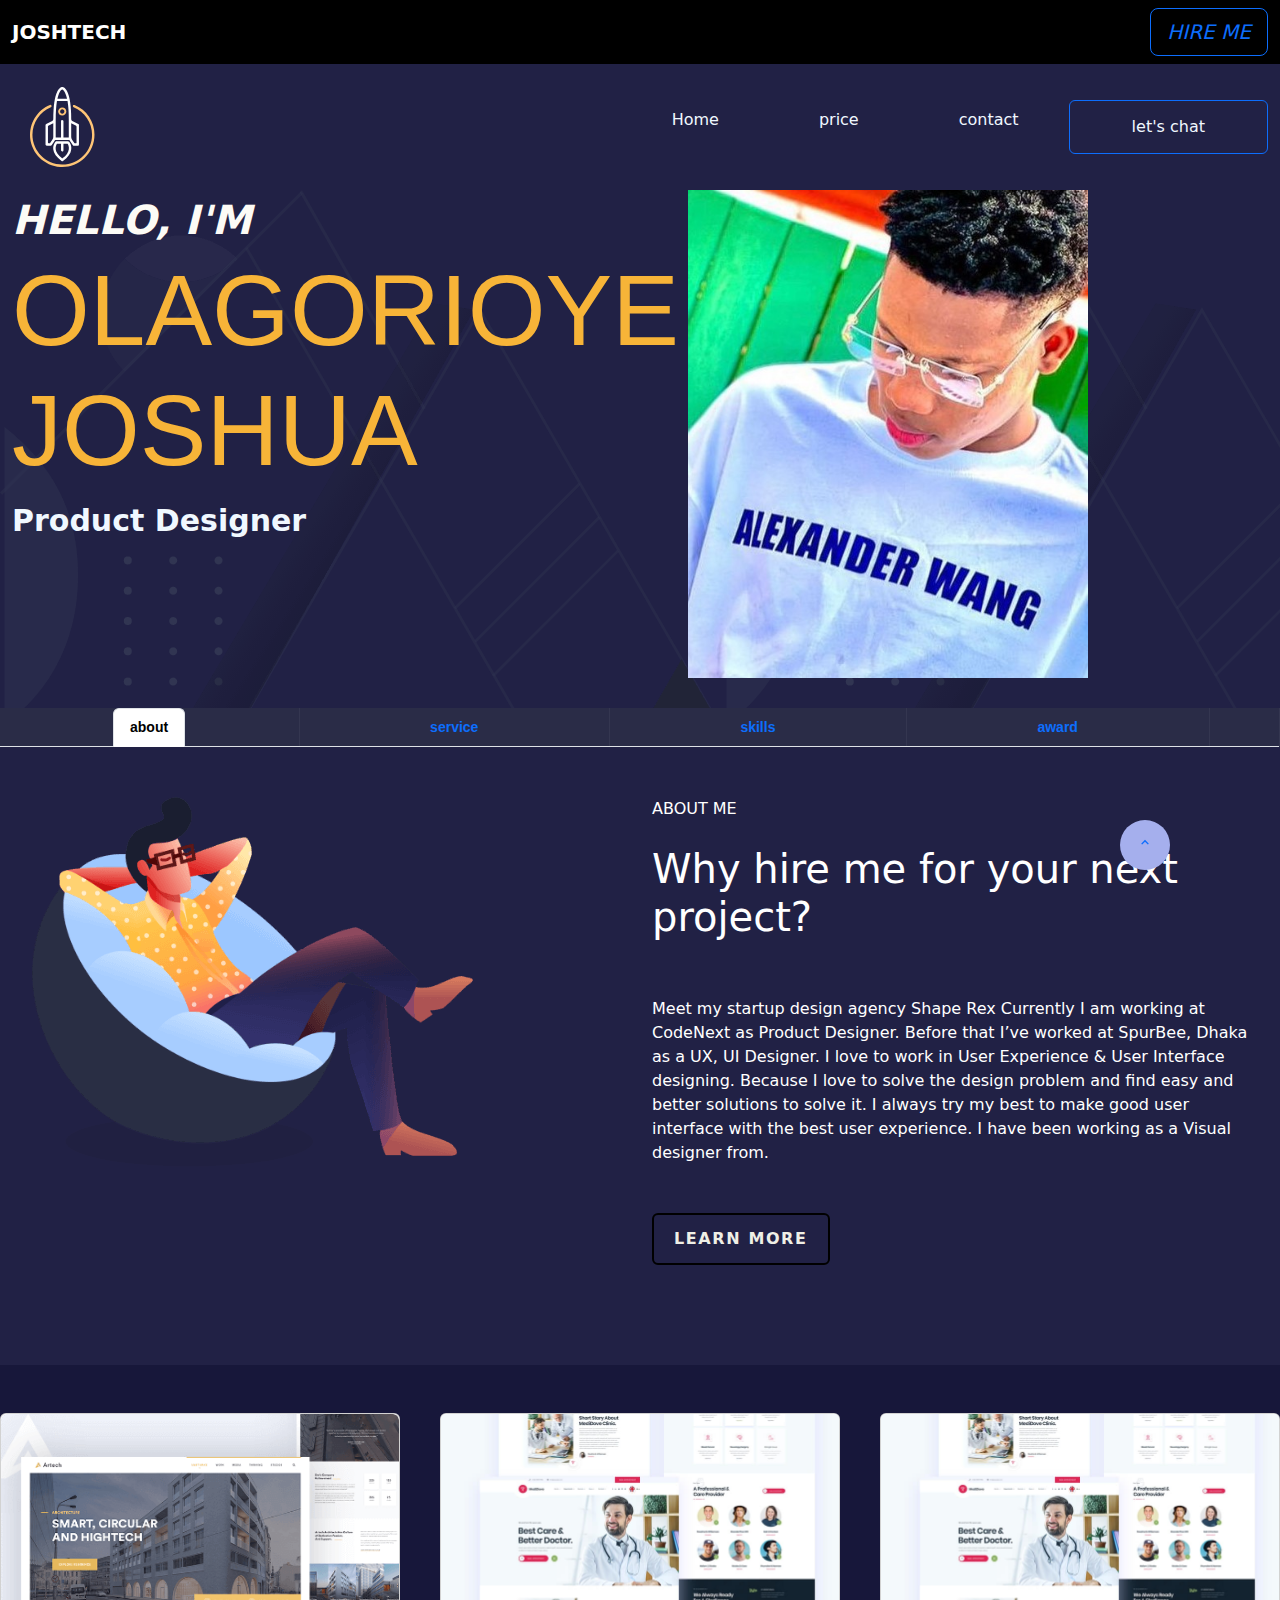
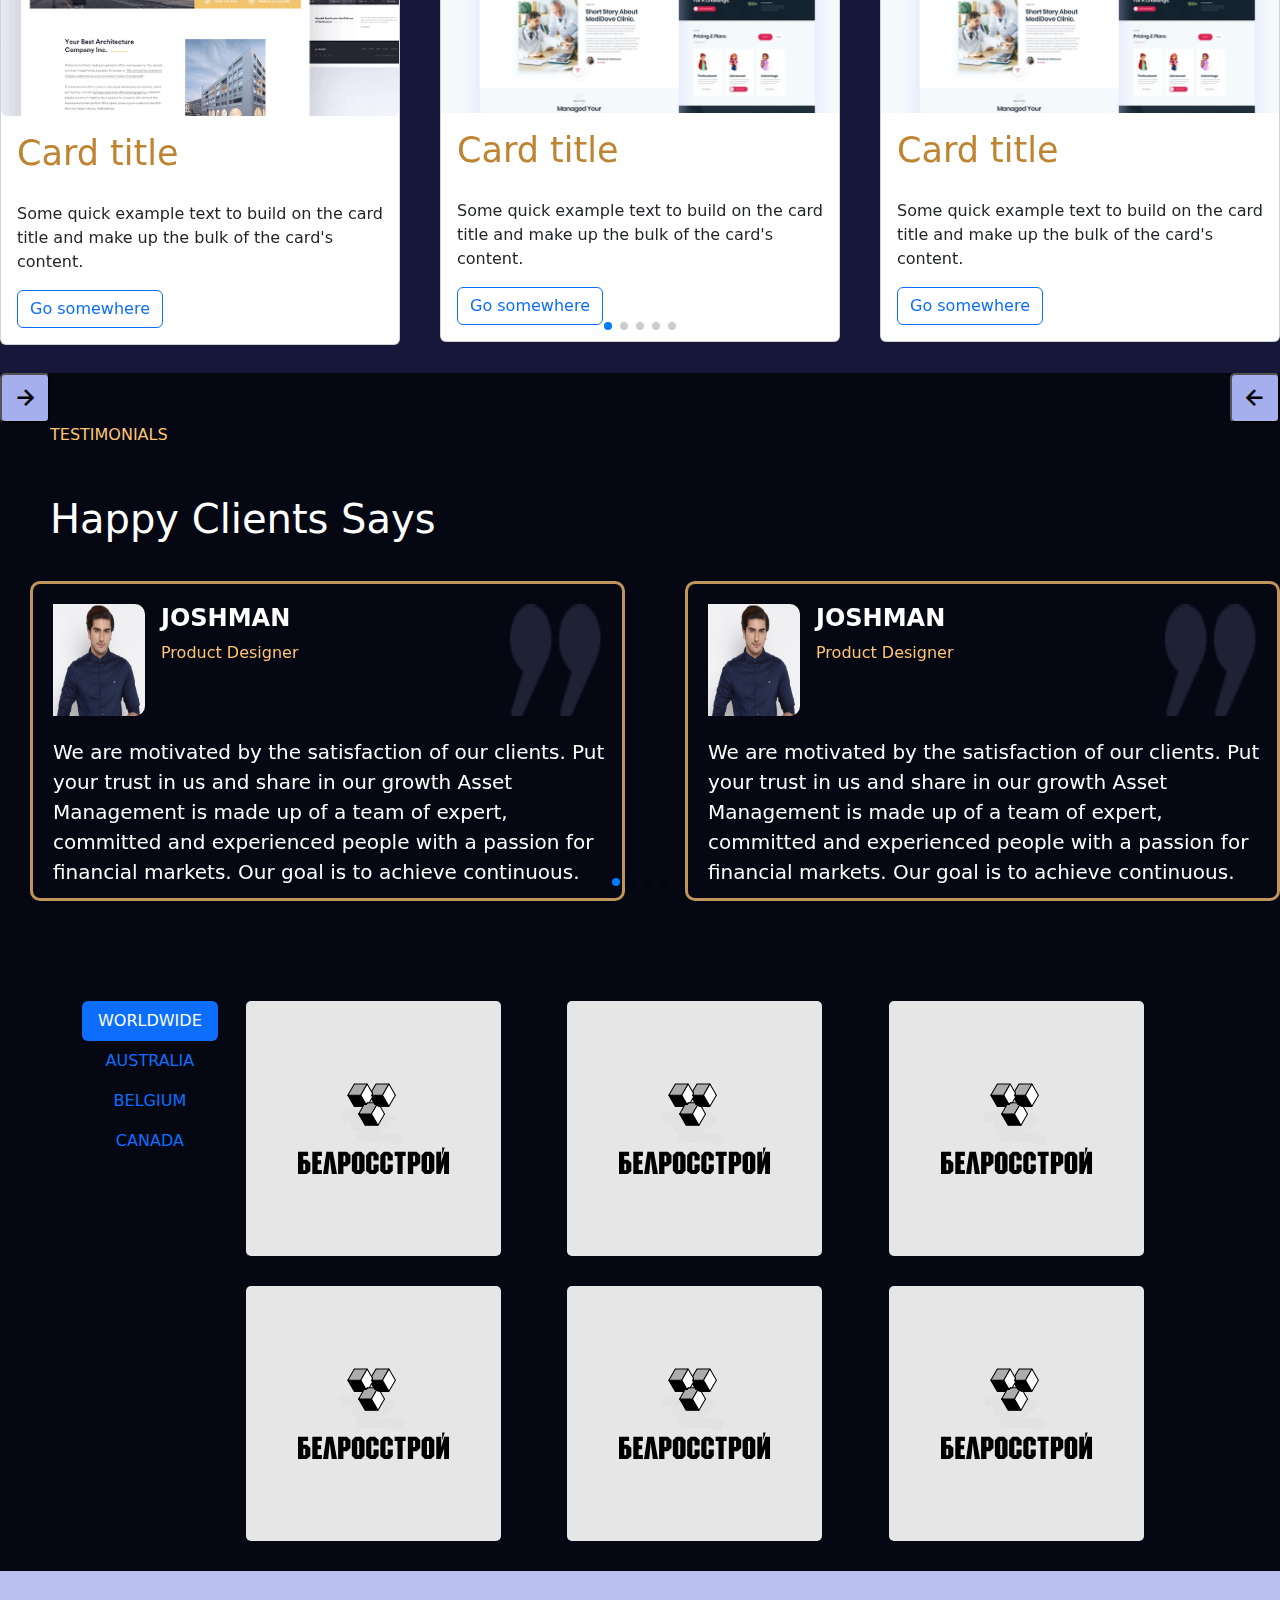
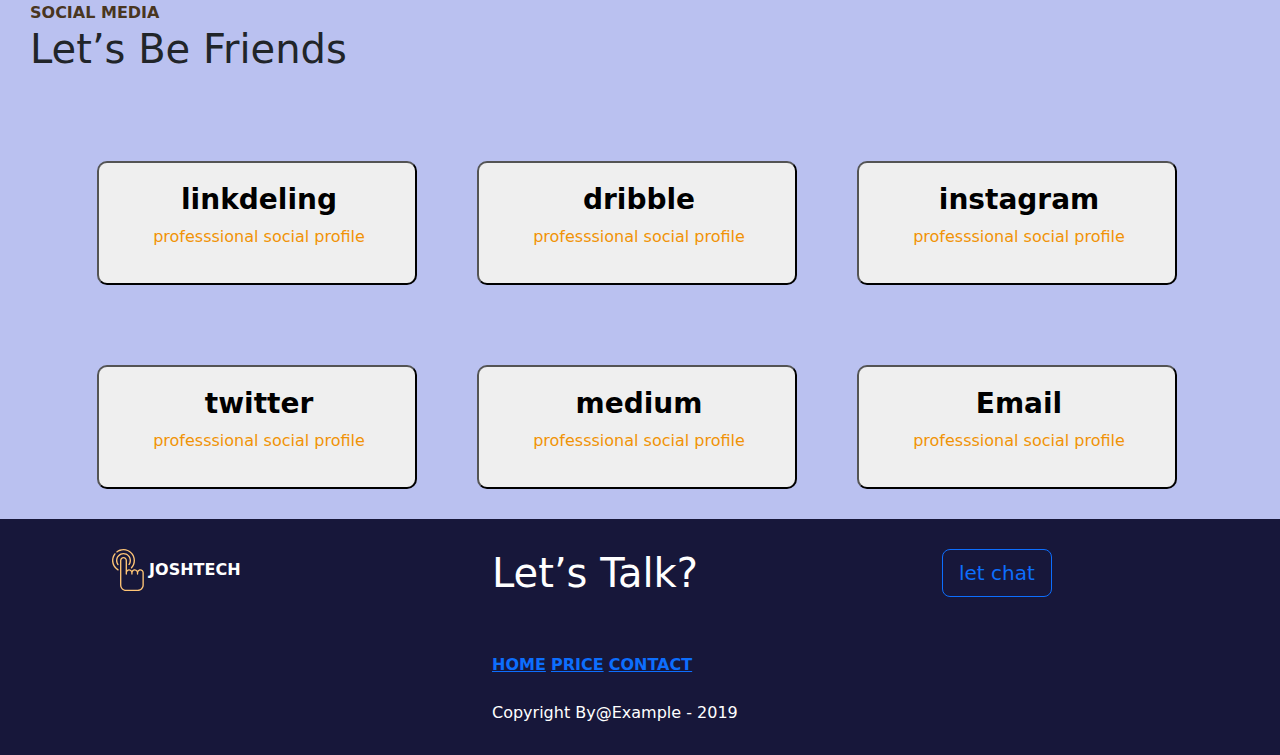
==== commit fcedb087: "updated my portfolio" ====
--- a/index.html
+++ b/index.html
@@ -1,551 +1,826 @@
 <!DOCTYPE html>
 <html lang="en">
+
 <head>
-    <meta charset="UTF-8">
-    <meta name="viewport" content="width=device-width, initial-scale=1.0">
-    <title>my website</title>
-    <link rel="stylesheet" href="/css/bootstrap.min.css">
-    <link rel="stylesheet" href="/css/boxicons.min.css">
-    <link rel="stylesheet" href="/css/style.css">
-    <link rel="stylesheet" href="/css/swiperstyle.css">
+  <meta charset="UTF-8">
+  <meta name="viewport" content="width=device-width, initial-scale=1.0">
+  <title>my website</title>
+  <link rel="stylesheet" href="css/bootstrap.min.css">
+  <link rel="stylesheet" href="css/boxicons.min.css">
+  <link rel="stylesheet" href="css/style.css">
+  <link rel="stylesheet" href="css/mediaquery.css">
+  <link rel="stylesheet" href="css/swiperstyle.css">
 </head>
+
 <body>
   <section id="back">
     <nav class="navbar navbar-expand-lg bg-black">
       <div class="container-fluid text-white">
-        <a class="navbar-brand" href=""><img src="img/service-5.png " width="80px" height="50px" alt="service"><b class="text-white">WEB</b></a>
-        <button class="navbar-toggler" type="button" data-bs-toggle="collapse" data-bs-target="#navbarNav" aria-controls="navbarNav" aria-expanded="false" aria-label="Toggle navigation">
+        <a class="navbar-brand" href="">
+          <b class="text-white">JOSHTECH</b></a>
+        <button class="navbar-toggler" type="button" data-bs-toggle="collapse" data-bs-target="#navbarNav"
+          aria-controls="navbarNav" aria-expanded="false" aria-label="Toggle navigation">
           <span class="navbar-toggler-icon"></span>
         </button>
         <div>
           <div class="collapse navbar-collapse" id="navbarNav">
             <ul class="navbar-nav">
               <button class="btn btn-lg btn-outline-primary"><i>HIRE ME</i></button>
-        </div>
-        
+          </div>
+
   </section>
   <!-- second nav -->
-    <section class="bark">
-      <nav class="navbar navbar-expand-lg">
-        <div class="container-fluid">
-          <a class="navbar-brand" href="#"><img src="/img/rs2.png" class="image-fluid" alt=""></a>
-          <button class="navbar-toggler" type="button" data-bs-toggle="collapse" data-bs-target="#navbarNav" aria-controls="navbarNav" aria-expanded="false" aria-label="Toggle navigation">
-            <span class="navbar-toggler-icon"></span>
-          </button>
-          <div class="navcolor">
-            <div class="collapse navbar-collapse" id="josh">
-              <ul class="navbar-nav">
-                <li class="nav-item">
-                  <a class="nav-link active" aria-current="page" href="index.html"><b>HOME</b></a>
-                </li>
-                <li class="nav-item">
-                  <a class="nav-link active" href="price.html"><b>PRICE</b></a>
-                </li>
-                <li class="nav-item">
-                  <a class="nav-link active" href="contact.html"><b>CONTACT</b></a>
-                </li>
-                <li class="nav-item">
-                  <button class="btn btn-outline-warning "><a class="nav-link active" href="let'schat.html"><b>LET'SCHAT</b></a></button>
-                </li>
-              </ul>
-            </div>
-          </div>
-        </div>
-      </nav>
-       </section>
-      <!--------------- firt heading----------- -->
-      <section class="animate">
+  <section class="bark">
+    <nav class="navbar navbar-expand-lg">
+      <div class="container-fluid">
+        <a class="navbar-brand" href="#"><img src="img/rs2.png" class="image-fluid" alt=""></a>
+        <button class="navbar-toggler" type="button" data-bs-toggle="collapse" data-bs-target="#navbarNav"
+          aria-controls="navbarNav" aria-expanded="false" aria-label="Toggle navigation">
+          <span class="navbar-toggler-icon"></span>
+        </button>
+        <div class="navcolor">
+          <div class="collapse navbar-collapse" id="josh">
+            <ul class="navbar-nav">
+              <li class="nav-item">
+                <a class="nav-link active" aria-current="page" href="index.html">Home</a>
+              </li>
+              <li class="nav-item">
+                <a class="nav-link active" href="price.html">price</a>
+              </li>
+              <li class="nav-item">
+                <a class="nav-link active" href="contact.html">contact</a>
+              </li>
+              <li class="nav-item">
+                <button class="btn btn-outline-primary "><a class="nav-link active" href="let'schat.html">let's
+                    chat</a></button>
+              </li>
+            </ul>
+          </div>
+        </div>
+      </div>
+    </nav>
+  </section>
+  <!--------------- firt heading----------- -->
+  <section class="animate">
+    <div class="container-fluid">
+      <div class="row">
+        <div class="col-md-6 pb-5 fw-bold">
+          <div>
+
+            <div class="hello"><i>HELLO, I'M</i></div>
+            <h1 class="name" style="color: rgb(247, 180, 56);">OLAGORIOYE JOSHUA</h1>
+            <div class="font">Product Designer</div>
+          </div>
+        </div>
+        <div class="col-md-6 ps-5">
+          <div class="jaypic">
+            <img src="img/joshman.jpg" class="img-fluid" height="400px" width="400px" alt="joshman">
+          </div>
+        </div>
+           
+      </div>
+
+    </div>
+  </section>
+  <!-- third navbar -->
+  <section class="thirdnav">
+    <ul class="nav nav-tabs" id="myTab" role="tablist">
+      <div class="first">
+        <li class="nav-item" role="presentation">
+          <button class="nav-link active" id="home-tab" data-bs-toggle="tab" data-bs-target="#home-tab-pane"
+            type="button" role="tab" aria-controls="home-tab-pane" aria-selected="true">about</button>
+        </li>
+      </div>
+      <div class="first">
+        <li class="nav-item" role="presentation">
+          <button class="nav-link" id="profile-tab" data-bs-toggle="tab" data-bs-target="#profile-tab-pane"
+            type="button" role="tab" aria-controls="profile-tab-pane" aria-selected="false">service</button>
+        </li>
+      </div>
+      <div class="first">
+        <li class="nav-item" role="presentation">
+          <button class="nav-link" id="contact-tab" data-bs-toggle="tab" data-bs-target="#contact-tab-pane"
+            type="button" role="tab" aria-controls="contact-tab-pane" aria-selected="false">skills</button>
+        </li>
+      </div>
+      <div class="first">
+        <li class="nav-item" role="presentation">
+          <button class="nav-link" id="award-tab" data-bs-toggle="tab" data-bs-target="#award-tab-pane" type="button"
+            role="tab" aria-controls="award-tab-pane" aria-selected="false">award</button>
+        </li>
+      </div>
+
+    </ul>
+  </section>
+  <div class="tab-content" id="myTabContent">
+    <div class="tab-pane fade show active" id="home-tab-pane" role="tabpanel" aria-labelledby="home-tab" tabindex="0">
+
+      <section class="about">
         <div class="container-fluid">
           <div class="row">
-            <div class="col-md-6 pb-5 fw-bold">
-<div>
-
-  <div class="hello"><i>HELLO</i></div>
-  <h1 class="name">OLAGORIOYE JOSHUA</h1>
-  <div class="font">Product Designer</div>
-</div>
-            </div>
-            <div class="col-md-6 ps-5">
-              <div class="jaypic">
-                <img src="img/joshman.jpg" class="img-fluid" height="400px" width="400px" alt="joshman">
-              </div>
-            </div>
-
-          </div>
-
+            <div class=col-md-6>
+              <div>
+                <img src="img/about-pic.png" class="img-fluid" alt="">
+              </div>
+            </div>
+            <div class="col-md-6">
+              <div>ABOUT ME</div><br>
+              <div>
+                <h1>Why hire me for your next project?</h1> <br><br>
+                <div>
+                  Meet my startup design agency Shape Rex Currently I am working at CodeNext as Product Designer. Before
+                  that I’ve worked at SpurBee, Dhaka as a UX, UI Designer.
+
+                  I love to work in User Experience & User Interface designing.
+                  Because I love to solve the design problem and find easy and
+                  better solutions to solve it. I always try my best to make good
+                  user interface with the best user experience.
+                  I have been working as a Visual designer from.
+                </div>
+              </div><br><br>
+              <button class="btn btn-hero">LEARN MORE</button>
+
+            </div>
+
+          </div>
         </div>
       </section>
-      <!-- third navbar -->
-     <section class="thirdnav">
-      <ul class="nav nav-tabs" id="myTab" role="tablist">
-        <div class="first">
-          <li class="nav-item" role="presentation">
-            <button class="nav-link active" id="home-tab" data-bs-toggle="tab;." data-bs-target="#home-tab-pane" type="button" role="tab" aria-controls="home-tab-pane" aria-selected="true">about</button>
-          </li>
-        </div>
-        <div class="first">
-          <li class="nav-item" role="presentation">
-            <button class="nav-link" id="profile-tab" data-bs-toggle="tab" data-bs-target="#profile-tab-pane" type="button" role="tab" aria-controls="profile-tab-pane" aria-selected="false">service</button>
-          </li>
-        </div>
-        <div class="first" >
-          <li class="nav-item" role="presentation">
-            <button class="nav-link" id="contact-tab" data-bs-toggle="tab" data-bs-target="#contact-tab-pane" type="button" role="tab" aria-controls="contact-tab-pane" aria-selected="false">skills</button>
-          </li>
-        </div>
-        <div class="first" >
-          <li class="nav-item" role="presentation">
-            <button class="nav-link" id="award-tab" data-bs-toggle="tab" data-bs-target="#award-tab-pane" type="button" role="tab" aria-controls="award-tab-pane" aria-selected="false">award</button>
-          </li>
-        </div>
-        
-      </ul>
-     </section>
-      <div class="tab-content" id="myTabContent">
-        <div class="tab-pane fade show active" id="home-tab-pane" role="tabpanel" aria-labelledby="home-tab" tabindex="0">
-
-          <section class="about">
-            <div class="container-fluid">
-           <div class="row">
-            <div class=col-md-6>
-             <div>
-                <img src="img/about-pic.png" class="img-fluid" alt="">
-             </div>   
-            </div>
-            <div class="col-md-6">
-                <div>ABOUT ME</div><br>
-                <div>
-           <h1>Why hire me for your next project?</h1> <br><br>
-    <div>
-        Meet my startup design agency Shape Rex Currently I am working at CodeNext as Product Designer. Before that I’ve worked at SpurBee, Dhaka as a UX, UI Designer.
-    
-    I love to work in User Experience & User Interface designing. 
-    Because I love to solve the design problem and find easy and 
-    better solutions to solve it. I always try my best to make good
-     user interface with the best user experience.
-     I have been working as a Visual designer from.
     </div>
-                </div><br><br>
-                <button class="btn btn-hero" >LEARN MORE</button>
-    
-            </div>
-    
-           </div>
-            </div>
-        </section>
-        </div>
-
-
-        <div class="tab-pane fade" id="profile-tab-pane" role="tabpanel" aria-labelledby="profile-tab" tabindex="0">
-          <div class="container myservice">
-            <div class="row">
-              <div class="col-md-4">
+
+
+    <div class="tab-pane fade" id="profile-tab-pane" role="tabpanel" aria-labelledby="profile-tab" tabindex="0">
+      <div class="container myservice">
+        <div class="row">
+          <div class="col-md-4">
             <div class="service">
-              <img src="img/service-1 (1).png" alt=""><br><br>
+              <img src="img/service-1 (1).png" class="image-fluid" alt=""><br><br>
               <h1>Business Strategy</h1><br>
               <span>
                 Strategy develop customer in organisational knowledge and
-                 market perspectives that inform and provoke.
-              </span>
-            </div>
-              </div>
-              <div class="col-md-4">
-                <div class="service">
-                  <img src="img/service-2.png" alt=""><br><br>
-                  <h1>Brand Strategy</h1><br>
-                  <span>
-                    Strategy develop customer in organisational knowledge and
-                     market perspectives that inform and provoke.
-                  </span>
-                </div>
-                  </div>
-                  <div class="col-md-4">
-                    <div class="service">
-                      <img src="img/service-3.png" alt=""><br><br>
-                      <h1>Visual Design</h1><br>
-                      <span>
-                        Strategy develop customer in organisational knowledge and
-                         market perspectives that inform and provoke.
-                      </span>
-                    </div>
-                      </div>
-                      <div class="col-md-4">
-                        <div class="serv">
-                          <img src="img/service-4.png" alt=""><br><br>
-                          <h1>Product Design</h1><br>
-                          <span>
-                            Strategy develop customer in organisational knowledge and
-                             market perspectives that inform and provoke.
-                          </span>
-                        </div>
-                          </div>
-                          <div class="col-md-4">
-                            <div class="serv">
-                              <img src="img/service-5.png" alt=""><br><br>
-                              <h1>Interactive Design</h1><br>
-                              <span>
-                                Strategy develop customer in organisational knowledge and
-                                 market perspectives that inform and provoke.
-                              </span>
-                            </div>
-                              </div>
-                              <div class="col-md-4">
-                                <div class="serv">
-                                  <img src="img/service-6.png" alt=""><br><br>
-                                  <h1>Motion Graphic</h1><br>
-                                  <span>
-                                    Strategy develop customer in organisational knowledge and
-                                     market perspectives that inform and provoke.
-                                  </span>
-                                </div>
-                                  </div>
-              
-
-            </div>
-
-          </div>
-        </div>
-
-
-        <div class="tab-pane fade" id="contact-tab-pane" role="tabpanel" aria-labelledby="contact-tab" tabindex="0">
-          <div class="container myinterview">
-            <div class="row">
-              <div class="col-md-6">
+                market perspectives that inform and provoke.
+              </span>
+            </div>
+          </div>
+          <div class="col-md-4">
+            <div class="service">
+              <img src="img/service-2.png" class="image-fluid" alt=""><br><br>
+              <h1>Brand Strategy</h1><br>
+              <span>
+                Strategy develop customer in organisational knowledge and
+                market perspectives that inform and provoke.
+              </span>
+            </div>
+          </div>
+          <div class="col-md-4">
+            <div class="service">
+              <img src="img/service-3.png" class="image-fluid" alt=""><br><br>
+              <h1>Visual Design</h1><br>
+              <span>
+                Strategy develop customer in organisational knowledge and
+                market perspectives that inform and provoke.
+              </span>
+            </div>
+          </div>
+          <div class="col-md-4">
+            <div class="serv">
+              <img src="img/service-4.png" class="image-fluid" alt=""><br><br>
+              <h1>Product Design</h1><br>
+              <span>
+                Strategy develop customer in organisational knowledge and
+                market perspectives that inform and provoke.
+              </span>
+            </div>
+          </div>
+          <div class="col-md-4">
+            <div class="serv">
+              <img src="img/service-5.png" class="image-fluid" alt=""><br><br>
+              <h1>Interactive Design</h1><br>
+              <span>
+                Strategy develop customer in organisational knowledge and
+                market perspectives that inform and provoke.
+              </span>
+            </div>
+          </div>
+          <div class="col-md-4">
+            <div class="serv">
+              <img src="img/service-6.png" class="image-fluid" alt=""><br><br>
+              <h1>Motion Graphic</h1><br>
+              <span>
+                Strategy develop customer in organisational knowledge and
+                market perspectives that inform and provoke.
+              </span>
+            </div>
+          </div>
+
+
+        </div>
+
+      </div>
+    </div>
+
+
+    <div class="tab-pane fade" id="contact-tab-pane" role="tabpanel" aria-labelledby="contact-tab" tabindex="0">
+      <div class="container myinterview">
+        <div class="row">
+          <div class="col-md-6">
             <div class="interview">
-              
-              <h1><img src="img/interview-1.edit.jpg" width="200px" height="200px" alt="">
+
+              <h1><img src="img/interview-1.edit.jpg" class="image-fluid" width="200px" height="200px" alt="">
                 Business Strategy</h1>
-              
-                <span>
-                  There are many variations of passages lorem Ipsum available, 
+
+              <span>
+                There are many variations of passages lorem Ipsum available,
                 but the majority have suffered alteration
-                </span>
-                <br>
-                <a class="icon-link icon-link-hover" style="--bs-link-hover-color-rgb: 25, 135, 84;" href="#">
-                  Icon link
-                  <svg class="bi" aria-hidden="true"><use xlink:href="#arrow-right"></use></svg>
-                </a>
-            </div>
-              </div>
-              <div class="col-md-6">
-                <div class="interview">
-                  
-                  <h1><img src="img/interview-2.jpg" width="200px" height="200px" alt="">
-                    Business Strategy</h1>
-                  
-                    <span>
-                      There are many variations of passages lorem Ipsum available, 
-                    but the majority have suffered alteration
-                    </span>
-                    <br>
-                    <a class="icon-link icon-link-hover" style="--bs-link-hover-color-rgb: 25, 135, 84;" href="#">
-                      Icon link
-                      <svg class="bi" aria-hidden="true"><use xlink:href="#arrow-right"></use></svg>
-                    </a>
-                </div>
-                  </div>
-                  <div class="col-md-6">
-                    <div class="interview">
-                      
-                      <h1><img src="img/interview-3.jpg" width="200px" height="200px" alt="">
-                        Business Strategy</h1>
-                      
-                        <span>
-                          There are many variations of passages lorem Ipsum available, 
-                        but the majority have suffered alteration
-                        </span>
-                        <br>
-                        <a class="icon-link icon-link-hover" style="--bs-link-hover-color-rgb: 25, 135, 84;" href="#">
-                          Icon link
-                          <svg class="bi" aria-hidden="true"><use xlink:href="#arrow-right"></use></svg>
-                        </a>
-                    </div>
-                      </div>
-                      <div class="col-md-6">
-                        <div class="interview">
-                          
-                          <h1><img src="img/interview-4.jpg" width="200px" height="200px" alt="">
-                            Business Strategy</h1>
-                          
-                            <span>
-                              There are many variations of passages lorem Ipsum available, 
-                            but the majority have suffered alteration
-                            </span>
-                            <br>
-                            <a class="icon-link icon-link-hover" style="--bs-link-hover-color-rgb: 25, 135, 84;" href="#">
-                              Icon link
-                              <svg class="bi" aria-hidden="true"><use xlink:href="#arrow-right"></use></svg>
-                            </a>
-                        </div>
-                          </div>
-
-            </div>
-
-          </div>
-        </div>
-
-
-        <div class="tab-pane fade" id="award-tab-pane" role="tabpanel" aria-labelledby="award-tab" tabindex="0">
-          <div class="container">
-            <div class="row">
-              <div class="col-md-4">
-             <div class="award">
-              <img src="img/post-7.jpg" width="200px" height="200px"  alt="">
-              <h3>can you help translate this site into a foreign?
-                
-              </h3>
-             </div>
-              </div>
-
-            </div>
-
-          </div>
-        </div>
-      <section class="mt-5">
-      </section>
-      
-      <section class="cardstyle">
-        <swiper-container class="mySwiper" pagination="true" pagination-clickable="true" space-between="10"
-    slides-per-view="4">
-    <swiper-slide><div class="card" style="width: 18rem;">
-      <img src="/img/architecture1.png" class="card-img-top" alt="...">
-      <div class="card-body">
-        <h5 class="card-title">Card title</h5>
-        <p class="card-text">Some quick example text to build on the card title and make up the bulk of the card's content.</p>
-        <a href="#" class="btn btn-outline-primary">Go somewhere</a>
-      </div>
-    </div></swiper-slide>
-    <swiper-slide><div class="card" style="width: 18rem;">
-      <img src="/img/work-1.jpg" class="card-img-top" alt="...">
-      <div class="card-body">
-        <h5 class="card-title">Card title</h5>
-        <p class="card-text">Some quick example text to build on the card title and make up the bulk of the card's content.</p>
-        <a href="#" class="btn btn-outline-primary">Go somewhere</a>
-      </div>
-    </div></swiper-slide>
-    <swiper-slide><div class="card" style="width: 18rem;">
-      <img src="/img/work-1.jpg" class="card-img-top" alt="...">
-      <div class="card-body">
-        <h5 class="card-title">Card title</h5>
-        <p class="card-text">Some quick example text to build on the card title and make up the bulk of the card's content.</p>
-        <a href="#" class="btn btn-outline-primary">Go somewhere</a>
-      </div>
-    </div></swiper-slide>
-    <swiper-slide><div class="card" style="width: 18rem;">
-      <img src="/img/architecture1.png" class="card-img-top" alt="...">
-      <div class="card-body ">
-        <h5 class="card-title">Card title</h5>
-        <p class="card-text">Some quick example text to build on the card title and make up the bulk of the card's content.</p>
-        <a href="#" class="btn btn-outline-primary">Go somewhere</a>
-      </div>
-    </div></swiper-slide>
-    <swiper-slide><div class="card" style="width: 18rem;">
-      <img src="/img/dashboard_admin.png" class="card-img-top" alt="...">
-      <div class="card-body">
-        <h5 class="card-title">Card title</h5>
-        <p class="card-text">Some quick example text to build on the card title and make up the bulk of the card's content.</p>
-        <a href="#" class="btn btn-outline-primary">Go somewhere</a>
-      </div>
-    </div></swiper-slide>
-    <swiper-slide><div class="card" style="width: 18rem;">
-      <img src="img/architecture1.png" class="card-img-top" alt="...">
-      <div class="card-body">
-        <h5 class="card-title">Card title</h5>
-        <p class="card-text">Some quick example text to build on the card title and make up the bulk of the card's content.</p>
-        <a href="#" class="btn btn-outline-primary">Go somewhere</a>
-      </div>
-    </div></swiper-slide>
-    <swiper-slide<div class="card" style="width: 18rem;">
-      <img src="img/work-1.jpg" class="card-img-top" alt="...">
-      <div class="card-body">
-        <h5 class="card-title">Card title</h5>
-        <p class="card-text">Some quick example text to build on the card title and make up the bulk of the card's content.</p>
-        <a href="#" class="btn btn-outline-primary">Go somewhere</a>
-      </div>
-    </div></swiper-slide>
-    
-  </swiper-container>
-      </section>
-      <section class="test-style">
-        <swiper-container class="mySwiper" pagination="true" pagination-clickable="true" space-between="30"
-    slides-per-view="2">
-    <swiper-slide>
-      <div class="testimonial">
-        
-        <h4><img src="img/team-4-300x300.png edit.png" height="10px" width="10px">
-          JOSHMAN</h4>
-          <span style="color: #ffc576;;">Product Designer </span><br><br>
-        <p>We are motivated by the satisfaction of our clients. 
-          Put your trust in us and share in our growth Asset Management is made
-           up of a team of expert, committed and experienced people 
-          with a passion for financial markets. Our goal is to achieve continuous.<p>
-          
-      </div>
-        </div></swiper-slide>
-        
-    <swiper-slide><div class="testimonial">
-        
-      <h4><img src="img/team-4-300x300.png edit.png" height="10px" width="10px">
-        JOSHMAN</h4>
-        <span style="color: #ffc576;;">Product Designer </span><br><br>
-      <p>We are motivated by the satisfaction of our clients. 
-        Put your trust in us and share in our growth Asset Management is made
-         up of a team of expert, committed and experienced people 
-        with a passion for financial markets. Our goal is to achieve continuous.<p>
-        
-    </div></swiper-slide>
-    <swiper-slide><div class="testimonial">
-        
-      <h4><img src="img/team-4-300x300.png edit.png" height="10px" width="10px">
-        JOSHMAN</h4>
-        <span style="color: #ffc576;;">Product Designer </span><br><br>
-      <p>We are motivated by the satisfaction of our clients. 
-        Put your trust in us and share in our growth Asset Management is made
-         up of a team of expert, committed and experienced people 
-        with a passion for financial markets. Our goal is to achieve continuous.<p>
-        
-    </div></swiper-slide>
-    <swiper-slide><div class="testimonial">
-        
-      <h4><img src="img/team-4-300x300.png edit.png" height="10px" width="10px">
-        JOSHMAN</h4>
-        <span style="color: #ffc576;;">Product Designer </span><br><br>
-      <p>We are motivated by the satisfaction of our clients. 
-        Put your trust in us and share in our growth Asset Management is made
-         up of a team of expert, committed and experienced people 
-        with a passion for financial markets. Our goal is to achieve continuous.<p>
-        
-    </div></swiper-slide>
-    <swiper-slide><div class="testimonial">
-        
-      <h4><img src="img/team-4-300x300.png edit.png" height="10px" width="10px">
-        JOSHMAN</h4>
-        <span style="color: #ffc576;;">Product Designer </span><br><br>
-      <p>We are motivated by the satisfaction of our clients. 
-        Put your trust in us and share in our growth Asset Management is made
-         up of a team of expert, committed and experienced people 
-        with a passion for financial markets. Our goal is to achieve continuous.<p>
-        
-    </div></swiper-slide>
-    
-  </swiper-container>
-      </section>
-      <!-- country section----------------------------- -->
-      <section class="country">
+              </span>
+              <br>
+              <a class="icon-link icon-link-hover" style="--bs-link-hover-color-rgb: 25, 135, 84;" href="#">
+                Icon link
+                <svg class="bi" aria-hidden="true">
+                  <use xlink:href="#arrow-right"></use>
+                </svg>
+              </a>
+            </div>
+          </div>
+          <div class="col-md-6">
+            <div class="interview">
+
+              <h1><img src="img/interview-2.jpg" class="image-fluid" width="200px" height="200px" alt="">
+                Business Strategy</h1>
+
+              <span>
+                There are many variations of passages lorem Ipsum available,
+                but the majority have suffered alteration
+              </span>
+              <br>
+              <a class="icon-link icon-link-hover" style="--bs-link-hover-color-rgb: 25, 135, 84;" href="#">
+                Icon link
+                <svg class="bi" aria-hidden="true">
+                  <use xlink:href="#arrow-right"></use>
+                </svg>
+              </a>
+            </div>
+          </div>
+          <div class="col-md-6">
+            <div class="interview">
+
+              <h1><img src="img/interview-3.jpg" class="image-fluid" width="200px" height="200px" alt="">
+                Business Strategy</h1>
+
+              <span>
+                There are many variations of passages lorem Ipsum available,
+                but the majority have suffered alteration
+              </span>
+              <br>
+              <a class="icon-link icon-link-hover" style="--bs-link-hover-color-rgb: 25, 135, 84;" href="#">
+                Icon link
+                <svg class="bi" aria-hidden="true">
+                  <use xlink:href="#arrow-right"></use>
+                </svg>
+              </a>
+            </div>
+          </div>
+          <div class="col-md-6">
+            <div class="interview">
+
+              <h1><img src="img/interview-4.jpg" class="image-fluid" width="200px" height="200px" alt="">
+                Business Strategy</h1>
+
+              <span>
+                There are many variations of passages lorem Ipsum available,
+                but the majority have suffered alteration
+              </span>
+              <br>
+              <a class="icon-link icon-link-hover" style="--bs-link-hover-color-rgb: 25, 135, 84;" href="#">
+                Icon link
+                <svg class="bi" aria-hidden="true">
+                  <use xlink:href="#arrow-right"></use>
+                </svg>
+              </a>
+            </div>
+          </div>
+
+        </div>
+
+      </div>
+    </div>
+
+
+    <div class="tab-pane fade" id="award-tab-pane" role="tabpanel" aria-labelledby="award-tab" tabindex="0">
+      <div class="container">
+        <div class="row">
+          <div class="col-md-3">
+            <div class="hover-effect">
+              <div class="award">
+                <img src="img/post-7.jpg" class="image-fluid" width="200px" height="200px" alt="">
+              </div>
+              <div class="overlay-with-text">
+                <h3 class="caption">can you help translate this site into a foreign?</h3>
+              </div>
+            </div>
+          </div>
+          <div class="col-md-3">
+            <div class="hover-effect">
+              <div class="award">
+                <img src="img/post-7.jpg" class="image-fluid" width="200px" height="200px" alt="">
+              </div>
+              <div class="overlay-with-text">
+                <h3 class="caption">can you help translate this site into a foreign?</h3>
+              </div>
+            </div>
+          </div>
+          <div class="col-md-3">
+            <div class="hover-effect">
+              <div class="award">
+                <img src="img/post-7.jpg" class="image-fluid" width="200px" height="200px" alt="">
+              </div>
+              <div class="overlay-with-text">
+                <h3 class="caption">can you help translate this site into a foreign?</h3>
+              </div>
+            </div>
+          </div>
+          <div class="col-md-3">
+            <div class="hover-effect">
+              <div class="award">
+                <img src="img/post-7.jpg" class="image-fluid" width="200px" height="200px" alt="">
+              </div>
+              <div class="overlay-with-text">
+                <h3 class="caption">can you help translate this site into a foreign?</h3>
+              </div>
+            </div>
+          </div>
+          <div class="col-md-3">
+            <div class="hover-effect">
+              <div class="award">
+                <img src="img/post-7.jpg" class="image-fluid" width="200px" height="200px" alt="">
+              </div>
+              <div class="overlay-with-text">
+                <h3 class="caption">can you help translate this site into a foreign?</h3>
+              </div>
+            </div>
+          </div>
+          <div class="col-md-3">
+            <div class="hover-effect">
+              <div class="award">
+                <img src="img/post-7.jpg" class="image-fluid" width="200px" height="200px" alt="">
+              </div>
+              <div class="overlay-with-text">
+                <h3 class="caption">can you help translate this site into a foreign?</h3>
+              </div>
+            </div>
+          </div>
+          <div class="col-md-3">
+            <div class="hover-effect">
+              <div class="award">
+                <img src="img/post-7.jpg" class="image-fluid" width="200px" height="200px" alt="">
+              </div>
+              <div class="overlay-with-text">
+                <h3 class="caption">can you help translate this site into a foreign?</h3>
+              </div>
+            </div>
+          </div>
+          <div class="col-md-3">
+            <div class="hover-effect">
+              <div class="award">
+                <img src="img/post-7.jpg" class="image-fluid" width="200px" height="200px" alt="">
+              </div>
+              <div class="overlay-with-text">
+                <h3 class="caption">can you help translate this site into a foreign?</h3>
+              </div>
+            </div>
+          </div>
+
+
+        </div>
+
+      </div>
+    </div>
+    <section class="mt-5">
+    </section>
+
+    <section class="cardstyle">
+      <swiper-container class="mySwiper" pagination="true" pagination-clickable="true" space-between="40" slides-per-view="3">
+        <swiper-slide>
+          <div class="card">
+            <img src="img/architecture1.png" class="card-img-top" alt="...">
+            <div class="card-body">
+              <h5 class="card-title">Card title</h5>
+              <p class="card-text">Some quick example text to build on the card title and make up the bulk of the card's
+                content.</p>
+              <a href="#" class="btn btn-outline-primary">Go somewhere</a>
+            </div>
+          </div>
+        </swiper-slide>
+        <swiper-slide>
+          <div class="card" >
+            <img src="img/work-1.jpg" class="card-img-top" alt="...">
+            <div class="card-body">
+              <h5 class="card-title">Card title</h5>
+              <p class="card-text">Some quick example text to build on the card title and make up the bulk of the card's
+                content.</p>
+              <a href="#" class="btn btn-outline-primary">Go somewhere</a>
+            </div>
+          </div>
+        </swiper-slide>
+        <swiper-slide>
+          <div class="card">
+            <img src="img/work-1.jpg" class="card-img-top" alt="...">
+            <div class="card-body">
+              <h5 class="card-title">Card title</h5>
+              <p class="card-text">Some quick example text to build on the card title and make up the bulk of the card's
+                content.</p>
+              <a href="#" class="btn btn-outline-primary">Go somewhere</a>
+            </div>
+          </div>
+        </swiper-slide>
+        <swiper-slide>
+          <div class="card">
+            <img src="img/architecture1.png" class="card-img-top" alt="...">
+            <div class="card-body ">
+              <h5 class="card-title">Card title</h5>
+              <p class="card-text">Some quick example text to build on the card title and make up the bulk of the card's
+                content.</p>
+              <a href="#" class="btn btn-outline-primary">Go somewhere</a>
+            </div>
+          </div>
+        </swiper-slide>
+        <swiper-slide>
+          <div class="card">
+            <img src="img/dashboard_admin.png" class="card-img-top" alt="...">
+            <div class="card-body">
+              <h5 class="card-title">Card title</h5>
+              <p class="card-text">Some quick example text to build on the card title and make up the bulk of the card's
+                content.</p>
+              <a href="#" class="btn btn-outline-primary">Go somewhere</a>
+            </div>
+          </div>
+        </swiper-slide>
+        <swiper-slide>
+          <div class="card">
+            <img src="img/architecture1.png" class="card-img-top" alt="...">
+            <div class="card-body">
+              <h5 class="card-title">Card title</h5>
+              <p class="card-text">Some quick example text to build on the card title and make up the bulk of the card's
+                content.</p>
+              <a href="#" class="btn btn-outline-primary">Go somewhere</a>
+            </div>
+          </div>
+        </swiper-slide>
+       
+
+        <swiper-slide>
+          <div class="card">
+            <img src="img/work-1.jpg" class="card-img-top" alt="...">
+            <div class="card-body">
+              <h5 class="card-title">Card title</h5>
+              <p class="card-text">Some quick example text to build on the card title and make up the bulk of the card's
+                content.</p>
+              <a href="#" class="btn btn-outline-primary">Go somewhere</a>
+            </div>
+          </div>
+        </swiper-slide>
+      </swiper-container>
+    </section>
+
+
+    <section class="test-style">
+      <button id="left"><i class='bx bx-left-arrow-alt' ></i></button>
+      <button id="right"><i class='bx bx-right-arrow-alt'></i></button>
+      <div class="happy">
+        <span style="color: #ffc576;">TESTIMONIALS</span><br><br><br>
+      <h1 class="text-white">Happy Clients Says</h1>
+      </div>
+      <swiper-container class="mySwiper" pagination="true" pagination-clickable="true" space-between="30"
+        slides-per-view="2">
+        <swiper-slide>
+          <div class="testimonial">
+
+            <h4>
+              <img src="img/team-4-300x300.png edit.png" class="image-fluid"  height="10px" width="10px">
+              <b class="ps-3">JOSHMAN</b>
+              <div class="quote">
+                <img src="img/quote.png" alt="">
+              </div>
+            </h4>
+            <span class="ps-3" style="color: #ffc576;;">Product Designer </span><br><br><br><br>
+            
+            <p>We are motivated by the satisfaction of our clients.
+              Put your trust in us and share in our growth Asset Management is made
+              up of a team of expert, committed and experienced people
+              with a passion for financial markets. Our goal is to achieve continuous.
+            <p>
+
+          </div>
+
+        </swiper-slide>
+
+        <swiper-slide>
+          <div class="testimonial">
+
+            <h4><img src="img/team-4-300x300.png edit.png" class="image-fluid"  height="10px" width="10px">
+              <b class="ps-3">JOSHMAN</b>
+              <div class="quote">
+                <img src="img/quote.png" class="image-fluid" alt="">
+              </div></h4>
+            <span class="ps-3" style="color: #ffc576;;">Product Designer </span><br><br><br><br>
+            <p>We are motivated by the satisfaction of our clients.
+              Put your trust in us and share in our growth Asset Management is made
+              up of a team of expert, committed and experienced people
+              with a passion for financial markets. Our goal is to achieve continuous.
+            <p>
+
+          </div>
+        </swiper-slide>
+        <swiper-slide>
+          <div class="testimonial">
+
+            <h4><img src="img/team-4-300x300.png edit.png" class="image-fluid"  height="10px" width="10px">
+              <b class="ps-3">JOSHMAN</b>
+              <div class="quote">
+                <img src="img/quote.png" class="image-fluid">
+              </div></h4>
+            <span class="ps-3" style="color: #ffc576;;">Product Designer </span><br><br><br><br>
+            <p>We are motivated by the satisfaction of our clients.
+              Put your trust in us and share in our growth Asset Management is made
+              up of a team of expert, committed and experienced people
+              with a passion for financial markets. Our goal is to achieve continuous.
+            <p>
+
+          </div>
+        </swiper-slide>
+        <swiper-slide>
+          <div class="testimonial">
+
+            <h4><img src="img/team-4-300x300.png edit.png" class="image-fluid"  height="10px" width="10px">
+              <b class="ps-3">JOSHMAN</b>
+              <div class="quote">
+                <img src="img/quote.png" class="image-fluid" alt="">
+              </div></h4>
+            <span class="ps-3" style="color: #ffc576;;">Product Designer </span><br><br><br><br>
+            <p>We are motivated by the satisfaction of our clients.
+              Put your trust in us and share in our growth Asset Management is made
+              up of a team of expert, committed and experienced people
+              with a passion for financial markets. Our goal is to achieve continuous.
+            <p>
+
+          </div>
+        </swiper-slide>
+        <swiper-slide>
+          <div class="testimonial">
+
+            <h4><img src="img/team-4-300x300.png edit.png" class="image-fluid"  height="10px" width="10px">
+              <b class="ps-3">JOSHMAN</b>
+              <div class="quote">
+                <img src="img/quote.png" class="image-fluid" alt="">
+              </div></h4>
+            <span class="ps-3" style="color: #ffc576;;">Product Designer </span><br><br><br><br>
+            <p>We are motivated by the satisfaction of our clients.
+              Put your trust in us and share in our growth Asset Management is made
+              up of a team of expert, committed and experienced people
+              with a passion for financial markets. Our goal is to achieve continuous.
+            <p>
+
+          </div>
+        </swiper-slide>
+
+      </swiper-container>
+    </section>
+    <section class="country text-white">
+      <div class="container">
         <div class="d-flex align-items-start">
           <div class="nav flex-column nav-pills me-3" id="v-pills-tab" role="tablist" aria-orientation="vertical">
-            <button class="nav-link active" id="v-pills-home-tab" data-bs-toggle="pill" data-bs-target="#v-pills-home" type="button" role="tab" aria-controls="v-pills-home" aria-selected="true">Home</button>
-            <button class="nav-link" id="v-pills-profile-tab" data-bs-toggle="pill" data-bs-target="#v-pills-profile" type="button" role="tab" aria-controls="v-pills-profile" aria-selected="false">Profile</button>
-            <button class="nav-link" id="v-pills-messages-tab" data-bs-toggle="pill" data-bs-target="#v-pills-messages" type="button" role="tab" aria-controls="v-pills-messages" aria-selected="false">Messages</button>
-            <button class="nav-link" id="v-pills-settings-tab" data-bs-toggle="pill" data-bs-target="#v-pills-settings" type="button" role="tab" aria-controls="v-pills-settings" aria-selected="false">Settings</button>
+            <button class="nav-link active" id="v-pills-home-tab" data-bs-toggle="pill" data-bs-target="#v-pills-home"
+              type="button" role="tab" aria-controls="v-pills-home" aria-selected="true">WORLDWIDE</button>
+            <button class="nav-link" id="v-pills-profile-tab" data-bs-toggle="pill" data-bs-target="#v-pills-profile"
+              type="button" role="tab" aria-controls="v-pills-profile" aria-selected="false">AUSTRALIA</button>
+            <button class="nav-link" id="v-pills-messages-tab" data-bs-toggle="pill" data-bs-target="#v-pills-messages"
+              type="button" role="tab" aria-controls="v-pills-messages" aria-selected="false">BELGIUM</button>
+            <button class="nav-link" id="v-pills-settings-tab" data-bs-toggle="pill" data-bs-target="#v-pills-settings"
+              type="button" role="tab" aria-controls="v-pills-settings" aria-selected="false">CANADA</button>
           </div>
           <div class="tab-content" id="v-pills-tabContent">
-            <div class="tab-pane fade show active" id="v-pills-home" role="tabpanel" aria-labelledby="v-pills-home-tab" tabindex="0">
-             <div class="container">
-              <div class="row">
-                <div class="col-md-4">
-                  <div class="side"><img src="/img/client2.png" alt=""></div>
+            <div class="tab-pane fade show active" id="v-pills-home" role="tabpanel" aria-labelledby="v-pills-home-tab"
+              tabindex="0 text-white">
+              <div class="container">
+                <div class="row">
+                  <div class="col-md-4">
+                    <div class="side"><img src="img/client4.png" class="image-fluid"  alt=""></div>
+                  </div>
+                  <div class="col-md-4">
+                    <div class="side"><img src="img/client4.png" class="image-fluid"  alt=""></div>
+                  </div>
+                  <div class="col-md-4">
+                    <div class="side"><img src="img/client4.png" class="image-fluid"  alt=""></div>
+                  </div>
+                  <div class="col-md-4">
+                    <div class="side"><img src="img/client4.png" class="image-fluid"  alt=""></div>
+                  </div>
+                  <div class="col-md-4">
+                    <div class="side"><img src="img/client4.png" class="image-fluid"  alt=""></div>
+                  </div>
+                  <div class="col-md-4">
+                    <div class="side"><img src="img/client4.png" class="image-fluid"  alt=""></div>
+                  </div>
+                  
+
                 </div>
-                <div class="col-md-4">
-                  <div class="side"><img src="/img/client2.png" alt=""></div>
+              </div>
+
+
+
+
+
+            </div>
+            <div class="tab-pane fade" id="v-pills-profile" role="tabpanel" aria-labelledby="v-pills-profile-tab"
+              tabindex="0">
+              <div class="container">
+                <div class="row">
+                  <div class="col-md-4">
+                    <div class="side"><img src="img/client5.png" class="image-fluid"  alt=""></div>
+                  </div>
+                  <div class="col-md-4">
+                    <div class="side"><img src="img/client5.png" class="image-fluid"  alt=""></div>
+                  </div>
+                  <div class="col-md-4">
+                    <div class="side"><img src="img/client5.png" class="image-fluid"  alt=""></div>
+                  </div>
+                  <div class="col-md-4">
+                    <div class="side"><img src="img/client5.png" class="image-fluid"  alt=""></div>
+                  </div>
+                  <div class="col-md-4">
+                    <div class="side"><img src="img/client5.png" class="image-fluid"  alt=""></div>
+                  </div>
+                  <div class="col-md-4">
+                    <div class="side"><img src="img/client5.png" class="image-fluid"  alt=""></div>
+                  </div>
+                  
+
                 </div>
-                <div class="col-md-4">
-                  <div class="side"><img src="/img/client2.png" alt=""></div>
+
+              </div>
+            </div>
+            <div class="tab-pane fade" id="v-pills-messages" role="tabpanel" aria-labelledby="v-pills-messages-tab"
+              tabindex="0">
+              <div class="container">
+                <div class="row">
+                  <div class="col-md-4">
+                    <div class="side"><img src="img/client3 (1).png" class="image-fluid"  alt=""></div>
+                  </div>
+                  <div class="col-md-4">
+                    <div class="side"><img src="img/client3 (1).png" class="image-fluid"  alt=""></div>
+                  </div>
+                  <div class="col-md-4">
+                    <div class="side"><img src="img/client3 (1).png" class="image-fluid"  alt=""></div>
+                  </div>
+                  <div class="col-md-4">
+                    <div class="side"><img src="img/client3 (1).png" class="image-fluid"  alt=""></div>
+                  </div>
+                  <div class="col-md-4">
+                    <div class="side"><img src="img/client3 (1).png" class="image-fluid"  alt=""></div>
+                  </div>
+                  <div class="col-md-4">
+                    <div class="side"><img src="img/client3 (1).png" class="image-fluid"  alt=""></div>
+                  </div>
+                  
+
                 </div>
-                <div class="col-md-4">
-                  <div class="side"><img src="/img/client2.png" alt=""></div>
+              </div>
+            </div>
+            <div class="tab-pane fade" id="v-pills-settings" role="tabpanel" aria-labelledby="v-pills-settings-tab"
+              tabindex="0">
+              <div class="container">
+                <div class="row">
+                  <div class="col-md-4">
+                    <div class="side"><img src="img/client2.png" class="image-fluid"  alt=""></div>
+                  </div>
+                  <div class="col-md-4">
+                    <div class="side"><img src="img/client2.png" class="image-fluid"  alt=""></div>
+                  </div>
+                  <div class="col-md-4">
+                    <div class="side"><img src="img/client2.png" class="image-fluid"  alt=""></div>
+                  </div>
+                  <div class="col-md-4">
+                    <div class="side"><img src="img/client2.png" class="image-fluid"  alt=""></div>
+                  </div>
+                  <div class="col-md-4">
+                    <div class="side"><img src="img/client2.png" class="image-fluid"  alt=""></div>
+                  </div>
+                  <div class="col-md-4">
+                    <div class="side"><img src="img/client2.png" class="image-fluid"  alt=""></div>
+                  </div>
+                  
+
                 </div>
-                <div class="col-md-4">
-                  <div class="side"><img src="/img/client2.png" alt=""></div>
-                </div>
-                <div class="col-md-4">
-                  <div class="side"><img src="/img/client2.png" alt=""></div>
-                </div>
-                
-
-              </div>
-
-             </div>
-            </div>
-            <div class="tab-pane fade" id="v-pills-profile" role="tabpanel" aria-labelledby="v-pills-profile-tab" tabindex="0">
-              div class="container">
-              <div class="row">
-                <div class="col-md-4">
-                  <div class="side"><img src="/img/client3 (1).png" alt=""></div>
-                </div>
-                <div class="col-md-4">
-                  <div class="side"><img src="/img/client3 (1).png" alt=""></div>
-                </div>
-                <div class="col-md-4">
-                  <div class="side"><img src="/img/client3 (1).png" alt=""></div>
-                </div>
-                <div class="col-md-4">
-                  <div class="side"><img src="/img/client3 (1).png" alt=""></div>
-                </div>
-                <div class="col-md-4">
-                  <div class="side"><img src="/img/client3 (1).png" alt=""></div>
-                </div>
-                <div class="col-md-4">
-                  <div class="side"><img src="/img/client3 (1).png" alt=""></div>
-                </div>
-                
-
-              </div>
-
-             
-            </div>
-            <div class="tab-pane fade" id="v-pills-messages" role="tabpanel" aria-labelledby="v-pills-messages-tab" tabindex="0">div class="container">
-              <div class="row">
-                <div class="col-md-4">
-                  <div class="side"><img src="/img/client4.png" alt=""></div>
-                </div>/img/c
-                <div class="col-md-4">
-                  <div class="side"><img src="/img/client2.png" alt=""></div>
-                </div>
-                <div class="col-md-4">
-                  <div class="side"><img src="/img/client2.png" alt=""></div>
-                </div>
-                <div class="col-md-4">
-                  <div class="side"><img src="/img/client2.png" alt=""></div>
-                </div>
-                <div class="col-md-4">
-                  <div class="side"><img src="/img/client2.png" alt=""></div>
-                </div>
-                <div class="col-md-4">
-                  <div class="side"><img src="/img/client2.png" alt=""></div>
-                </div>
-                
-
-              </div>
-
-             </div>
-            <div class="tab-pane fade" id="v-pills-settings" role="tabpanel" aria-labelledby="v-pills-settings-tab" tabindex="0"></div>
-          </div>
-        </div>
-      </section>
-      <section class="social">
-        <span style="color: #f9960b;">SOCIAL MEDIA</span>
-        <h1>Let’s Be Friends</h1>
-        <div class="container">
-          <div class="row">
-            <div class="col-md-4">
-              <div >
-                <a href=""><button type="button" id="btn-style">
-                  
-                  <h3>linkdeling</h3>
+              </div>
+            </div>
+          </div>
+        </div>
+      </div>
+
+    </section>
+
+
+
+    <section class="social">
+      <span style="color: #392303e6;"><b>SOCIAL MEDIA</b></span>
+      <h1>Let’s Be Friends</h1>
+      <div class="container">
+        <div class="row">
+          <div class="col-md-4">
+            <div>
+              <a href=""><button type="button" id="btn-style">
+
+                  <h3><b>linkdeling</b></h3>
                   <span style="color: rgb(241, 147, 6);">professsional social profile</span>
-                    </button></a>
-                
-                
-              </div>
-
-            </div>
-
-          </div>
-        </div>
-      </section>
-
-      <script src="/js/bootstrap.min.js"></script>
-      <script src="/js/swiper.js"></script>
+                </button></a>
+            </div>
+          </div>
+          <div class="col-md-4">
+            <div>
+              <a href=""><button type="button" id="btn-style">
+
+                  <h3><b>dribble</b></h3>
+                  <span style="color: rgb(241, 147, 6);">professsional social profile</span>
+                </button></a>
+            </div>
+          </div>
+          <div class="col-md-4">
+            <div>
+              <a href=""><button type="button" id="btn-style">
+
+                  <h3><b>instagram</b></h3>
+                  <span style="color: rgb(241, 147, 6);">professsional social profile</span>
+                </button></a>
+            </div>
+          </div>
+          <div class="col-md-4">
+            <div>
+              <a href=""><button type="button" id="btn-style">
+
+                  <h3><b>twitter</b></h3>
+                  <span style="color: rgb(241, 147, 6);">professsional social profile</span>
+                </button></a>
+            </div>
+          </div>
+          <div class="col-md-4">
+            <div>
+              <a href=""><button type="button" id="btn-style">
+
+                  <h3><b>medium</b></h3>
+                  <span style="color: rgb(241, 147, 6);">professsional social profile</span>
+                </button></a>
+            </div>
+          </div>
+          <div class="col-md-4">
+            <div>
+              <a href=""><button type="button" id="btn-style">
+
+                  <h3><b>Email</b></h3>
+                  <span style="color: rgb(241, 147, 6);">professsional social profile</span>
+                </button></a>
+            </div>
+          </div>
+
+        </div>
+      </div>
+    </section>
+    <!-- ------------------footer section.................... -->
+<section>
+  <div class="container">
+    <div class="row">
+      <div class="col-md-4">
+    <div class="footer">
+      <img src="img/service-5.png" alt="">
+    <b class="text-white">JOSHTECH</b>
+    </div>
+      </div>
+      <div class="col-md-4">
+        <div class="footer">
+      <h1>Let’s Talk?</h1> <br><br>
+      <a href="index.html"><b>HOME</b></a>
+      <a href="price.html"><b>PRICE</b></a>
+      <a href="contact.html"><b>CONTACT</b></a>
+      <br><br>
+      <span>Copyright By@Example - 2019</span>
+        </div>
+      </div>
+      <div class="col-md-4">
+     <div class="footer-button">
+      <button class="btn btn-lg btn-outline-primary"><a class="nav-link active" href="let'schat.html">let
+        chat</a></button>
+     </div>
+      </div>
+      <div id="scroll-up">
+        <a href="#"><i class='bx bx-chevron-up'></i></a>
+      </div>
+    </div>
+  
+  </div>
+</section>
+
+    <!-- <script src="js/bootstrap.min.js"></script> -->
+    <script src="js/bootstrap.bundle.min.js"></script>
+    <script src="js/swiper.js"></script>
+    
 </body>
+
 </html>--- a/css/style.css
+++ b/css/style.css
@@ -1,248 +1,245 @@
 /* first nav */
-.buy{
-    background-color:burlywood;
-    border-radius: 15px;
-}
-.buy:hover{
-    background-color:white;
-    color: black;
-    border-radius: 15px;
-}
-#back ul a{
-
-    color:rgb(241, 230, 230);
-    
-    }
-    /* second nav */
-    .bark{
-      background-color: rgb(33, 33, 69);    
-    }
-    #josh :hover{
-      color:rgba(223, 185, 14, 0.888);
-    
-    }
-    #josh ul a{
-      color: aliceblue;
-      padding-left: 50px;
-    padding-right: 50px;
-    }
-       
- .animate{
-    color: aliceblue;
-    background-color: rgb(33, 33, 69);
- background-image: url(../img/Group-27.png);   
- }
- /*----------- heading---------- */
- .hello{
-    color: rgb(252, 251, 246);
-    font-family: fantasy;
-    font-size: 40px;
- }
- .font{
-   font-size: 30px;
- }
- .name{
-    font-family:'Franklin Gothic Medium', 'Arial Narrow', Arial, sans-serif;
-    font-size: 100px;
- }
- /*----------- image column------------ */
- .jaypic{
-   margin-bottom: 30px;
-    border:transparent;
-    padding-right: 60px;
- }
- /*-------------------- third navbar----------------- */
- .thirdnav{
- font-family: "HK Grotesk", Sans-serif;
- font-size: 14px;
- font-weight: 600;
- text-transform: uppercase;
- color: #CACBD2;
- background-color: #2a2c47;
- margin: 0px 0px 0px 0px;
-
- border-style: solid;
- border-width: 0px 1px 0px 0px;
- border-color: rgba(255,255,255,0.05);
- border-radius: 0px 0px 0px 0px;
+.buy {
+  background-color: burlywood;
+  border-radius: 15px;
+}
+.navbar-toggler-icon{
+  background-color: rgb(243, 168, 48);
+}
+.buy:hover {
+  background-color: white;
+  color: black;
+  border-radius: 15px;
+}
+#back ul a {
+  color: rgb(241, 230, 230);
+}
+/* second nav */
+.bark {
+  background-color: rgb(33, 33, 69);
+}
+#josh :hover {
+  color: rgba(223, 185, 14, 0.888);
+}
+#josh ul a {
+  color: aliceblue;
+  padding-left: 50px;
+  padding-right: 50px;
+}
+
+
+
+.animate {
+  color: aliceblue;
+  background-color: rgb(33, 33, 69);
+  background-image: url(../img/Group-27.png);
+}
+/*----------- heading---------- */
+.hello {
+  color: rgb(252, 251, 246);
+  font-size: 40px;
+}
+.font {
+  font-size: 30px;
+}
+.name {
+  font-family: "Franklin Gothic Medium", "Arial Narrow", Arial, sans-serif;
+  font-size: 100px;
+}
+/*----------- image column------------ */
+.jaypic {
+  margin-bottom: 30px;
  
- 
-}
-.first{
+  padding-right: 60px;
+
+}
+/*-------------------- third navbar----------------- */
+.thirdnav {
+  font-family: "HK Grotesk", Sans-serif;
+  font-size: 14px;
+  font-weight: 600;
+  text-transform: uppercase;
+  color: #cacbd2;
+  background-color: #2a2c47;
+  margin: 0px 0px 0px 0px;
+
+  border-style: solid;
+  border-width: 0px 1px 0px 0px;
+  border-color: rgba(255, 255, 255, 0.05);
+  border-radius: 0px 0px 0px 0px;
+}
+.first {
   padding-left: 113px;
   padding-right: 114px;
   text-align: center;
   color: rgba(240, 235, 235, 0.984);
-  border-right: 1px solid  rgba(255,255,255,0.05);
+  border-right: 1px solid rgba(255, 255, 255, 0.05);
   display: block;
-  
-  
-}
-.first:hover{
+}
+.first:hover {
   color: rgb(18, 13, 1);
   background-color: rgb(235, 234, 228);
   border-color: bisque;
   text-align: center;
-
 }
 /* -------------about html file section-------------- */
-.about{
+.about {
   background-color: rgb(33, 33, 69);
-   color: white;
-   padding-right: 20px;
-   padding-left: 20px;
-   padding-top: 50px;
-   padding-bottom: 100px;
-
-}
-.btn-hero{
+  color: white;
+  padding-right: 20px;
+  padding-left: 20px;
+  padding-top: 50px;
+  padding-bottom: 100px;
+}
+.btn-hero {
   text-transform: uppercase;
   background: transparent;
   color: rgb(239, 239, 230);
   letter-spacing: 0.1rem;
   display: inline-block;
   font-weight: 700;
-  border:2px solid black ;
+  border: 2px solid black;
   padding: 0.75rem 1.25rem;
 }
-.btn-hero:hover{
+.btn-hero:hover {
   color: aliceblue;
   background: black;
- }
- /* price html section ...........*/
- .backgroundsection{
-
+}
+/* price html section ...........*/
+.backgroundsection {
   color: #110707;
-  background-color:#1f2235;
+  
+  background-image: url(/img/IMG-20230720-WA0006.jpg);
   font-weight: bold;
-  opacity:0.50;
+  opacity: 0.3;
 
   transition: border-radius 0.3s, opacity 0.3s;
   height: 100%;
-    width: 100%;
-    top: 0;
-    left: 0;
-  position:absolute;
-    margin-top: 63px;
-    padding-top: 10rem;
-    background-size: cover;   
-
- }
- 
-  
-  
- #price-edit li a{
+  width: 100%;
+  /* top: 0; */
+  left: 0;
+  position: absolute;
+  margin-top: 63px;
+  padding-top: 10rem;
+  background-size: cover;
+}
+
+#price-edit li a {
   padding-right: 50px;
   padding-left: 50px;
-  color:rgb(10, 1, 1);
+  color: rgb(10, 1, 1);
   font-weight: bold;
   font-size: 15px;
- }
- .contact{
+}
+.contact {
   background-image: url(/img/image\ two.jpg);
-  background-color: rgba(76, 175, 80, 0.3,);
-color: white;
+  background-color: rgba(76, 175, 80, 0.3);
+  color: white;
   height: 100%;
-    width: 100%;
-    top: 0;
-    left: 0;
-  position:absolute;
-    margin-top: 63px;
-    padding-top: 10rem; 
-    background-size: cover; 
- 
- }
- #myTabContent{
+  width: 100%;
+  top: 0;
+  left: 0;
+  position: absolute;
+  margin-top: 63px;
+  padding-top: 10rem;
+  background-size: cover;
+}
+#myTabContent {
   background-color: rgb(23, 23, 58);
-  
- }
- /* service section................... */
- .myservice{
+}
+/* service section................... */
+.myservice {
   background-color: #2a2c47;
   color: white;
   padding-top: 30px;
   padding-bottom: 30px;
-  
- }
-.serv{
+}
+.serv {
   background-color: #2a2c47;
   color: white;
   padding-top: 30px;
   padding-bottom: 30px;
-  
-}
-.interview{
-color: white;
-padding-top: 50px ;
-}
-.myinterview{
-  background-color:#2a2c47 ;
-}
-.interview img{
+}
+.interview {
+  color: white;
+  padding-top: 50px;
+}
+.myinterview {
+  background-color: #2a2c47;
+}
+.interview img {
   float: left;
   padding-bottom: 20px;
-  padding-right: 20px; 
-}
-.interview h1:hover{
+  padding-right: 20px;
+}
+.interview h1:hover {
   color: #ffc576;
 }
-.award img:hover{
-  transition: 0.5s;
-    -webkit-transform: scale(1);
-    transform: scale(1.1);
-}
-.award img{
+
+.award img {
   height: auto;
-    max-width: 100%;
-    border: none;
-    border-radius: 0;
-    -webkit-box-shadow: none;
-    box-shadow: none;
-    padding-top: 20px;
-}
-.award h3{
+  max-width: 100%;
+  border: none;
+  border-radius: 0;
+  -webkit-box-shadow: none;
+  box-shadow: none;
+}
+/* .award h3 {
   background-color: transparent;
-    background-image: linear-gradient(180deg, rgba(31,34,53,0) 0%, #1f2235 100%);
-    padding: 100px 20px 20px 20px;
-    transition-duration: 0.3s;
-    color: white;
-    display: block;
-}
-.cardstyle{
+  background-image: linear-gradient(
+    180deg,
+    rgba(31, 34, 53, 0) 0%,
+    #1f2235 100%
+  );
+  padding: 100px 20px 20px 20px;
+  transition-duration: 0.3s;
+  color: white;
+  display: block;
+} */
+.cardstyle {
   height: 35rem;
 }
-.testimonial{
+.testimonial {
   padding-top: 20px;
-  border: solid rgba(255,197,118,0.75);
+  border: solid rgba(255, 197, 118, 0.75);
   border-radius: 10px;
   margin-left: 30px;
   margin-top: 30px;
   color: white;
   text-align: left;
+  height: 20rem;
+}
+.happy{
+  padding-left:50px;
+}
+.quote{
+  float: right;
+  padding-right: 20px;
   
-  
-}
-.testimonial img{
+}
+.testimonial img {
   float: left;
-  height: 5rem;
-  width: 5rem;
-  padding-left: 20px; 
-}
-.test-style{
-
-background-color: #050713;
-
-}
-.country{
+  height: 7rem;
+  width: 7rem;
+  padding-left: 20px;
+  border-radius: 10px;
+}
+.testimonial p{
+  padding-left: 20px;
+  font-size: 20px;
+}
+.test-style {
+  background-color: #050713;
+}
+.country {
   background-color: #050713;
   padding-top: 100px;
 }
-.side{
+.side {
   margin-bottom: 30px;
-  
-}
-#btn-style{
-  border-radius: 10px; 
+}
+#btn-style {
+  border-radius: 10px;
   width: 20rem;
   height: 7rem;
   padding-left: 10px;
@@ -250,27 +247,26 @@
   margin-top: 5rem;
   padding-bottom: 100px;
 }
-#btn-style:hover{
+#btn-style:hover {
   background-color: #0a0600;
   color: aliceblue;
 }
 
-
-.social{
+.social {
   background-color: #bac1f0;
-}
-  
-
-
-.heady{
+  padding-top: 30px;
+  padding-bottom: 30px;
+  padding-left: 30px;
+}
+
+.heady {
   padding-left: 40px;
   margin-top: 100px;
 }
-.some{
+.some {
   margin-top: 20rem;
-
-}
-.cardy{
+}
+.cardy {
   background-color: #1f2235;
   color: white;
   padding-left: 30px;
@@ -279,38 +275,40 @@
   padding-bottom: 20px;
   margin-bottom: 30px;
 }
-.over{
+.over {
   background-color: #2c325c;
 }
-.question{
+.question {
   background-color: #15182c;
   color: white;
-  padding-top: 5rem;
+  padding-top: 8rem;
   text-align: left;
   padding-left: 20px;
-  padding-bottom: 5rem;
-}
-.tab-content h5{
+  padding-bottom: 8rem;
+}
+.tab-content h5 {
   color: #be8431;
-}
-.cont{
-  background-color: #CACBD2;
+  font-size: 35px;
+  padding-bottom: 20px;
+}
+.cont {
+  background-color: #cacbd2;
   padding-bottom: 10rem;
   padding-left: 30px;
 }
-.form-style{
+.form-style {
   background-color: #1f2235;
   padding-bottom: 10rem;
   text-align: center;
 }
-.form-div{
+.form-div {
   color: white;
   text-align: left;
   padding-left: 30px;
-  padding-top: 40PX;
-}
-.inner input{
-  background-color:#f5f5f9;
+  padding-top: 40px;
+}
+.inner input {
+  background-color: #f5f5f9;
   color: rgb(21, 20, 20);
   padding-top: 10px;
   padding-bottom: 10px;
@@ -324,7 +322,11 @@
   height: 4rem;
   transition: ease-out;
 }
-#message{
+#date-style{
+  padding-left: 20px;
+  padding-right: 20px;
+}
+#message {
   width: 35rem;
   height: 150px;
   padding: 12px 20px;
@@ -338,19 +340,131 @@
   margin-right: 50px;
   margin-top: 50px;
 }
-#contact-nav li a{
+#contact-nav li a {
   padding-right: 80px;
   padding-left: 80px;
-  color:rgb(10, 1, 1);
+  color: rgb(10, 1, 1);
   font-weight: bold;
   font-size: 15px;
 }
-.details{
-  background-color: #CACBD2;
+.details {
+  background-color: #cacbd2;
   padding-top: 30px;
   padding-bottom: 50px;
 }
-.swiper-container pagination{
-  color: black;
+
+.hover-effect {
+  padding-top: 20px;
+}
+.hover-effect:hover .award {
+  display: none;
+}
+
+.hover-effect:hover .overlay-with-text {
+  display: block;
+  background-image: url(../img/post-7.jpg);
+  background-repeat: no-repeat;
+  background-size: cover;
+  height: 200px;
+  width: 200px;
+  font-size: 5px;
+  color: white;
+  position: relative;
+  padding-top: 20px;
+}
+.hover-effect:hover .overlay-with-text .caption {
+  position: absolute;
+  bottom: 0;
+  /* left: 0; */
+  font-size: 12px;
+  text-align: center;
+  background-color: transparent;
+
+  background-image: linear-gradient(
+    180deg,
+    rgba(31, 34, 53, 0) 0%,
+    #1f2235 100%
+  );
+  transition-duration: 0.3s;
+  padding: 100px 20px 20px 20px;
+  transition: 0.5s;
+  -webkit-transform: scale(1);
+  transform: scale(1.1);
+}
+
+.overlay-with-text {
+  display: none;
+}
+.footer{
+  color: white;
+  padding: 30px 30px 30px 30px;
+   
+}
+.footer-button{
+  padding-left: 100px;
+  padding-top: 30px;
+}
+.footer-bg{
+  background-color: #15182c;
+}
+#scroll-up{
+  position:fixed;
+    left: 70rem;
+    cursor: pointer;
+    bottom: 30px;
+    width: 50px;
+    transition: all .5s ease 0s;
+    z-index: 999;
+    height: 50px;
+    background:#a5afed;
+    border-radius: 50%;
+    align-items: center;
+    display: flex;
+    justify-content: center;
+    z-index:1;
+    box-shadow: 0px 0px 0px 1px rgba(255, 197, 118, 0)
+    
+}
+#scroll-up:hover{
+  background-color: #be8431;
+}
+#left{
+  float: right;
+  width: 50px;
+    transition: all .5s ease 0s;
+    z-index: 999;
+    height: 50px;
+    background:#a5afed;
+    border-radius: 10%;
+    align-items: center;
+    display: flex;
+    justify-content: center;
+    box-shadow: 0px 0px 0px 1px rgba(255, 197, 118, 0);
+    font-size: 30px;
+    
+
+}
+#right{
   
-}  
+  width: 50px;
+    transition: all .5s ease 0s;
+    z-index: 999;
+    height: 50px;
+    background:#a5afed;
+    border-radius: 10%;
+    align-items: center;
+    display: flex;
+    justify-content: center;
+    box-shadow: 0px 0px 0px 1px rgba(255, 197, 118, 0);
+    font-size: 30px;     
+}
+#left:hover{
+  background-color: #ebb76d;
+}
+#right:hover{
+  background-color: #ebb76d;
+}
+
+.swiper-horizontal > .swiper-pagination-bullets .swiper-pagination-bullet, .swiper-pagination-horizontal.swiper-pagination-bullets .swiper-pagination-bullet {
+  background: white !important;
+}--- a/css/mediaquery.css
+++ b/css/mediaquery.css
@@ -0,0 +1,14 @@
+@media screen and (min-width: 1px) and (max-width: 420px) {
+  .name{
+    font-size: 40px;
+  }  
+  #btn-style{
+   width: 15rem; 
+   height: 5rem;
+  }
+  .size{
+    width: 30px;
+    height: 30px;
+  }
+  
+}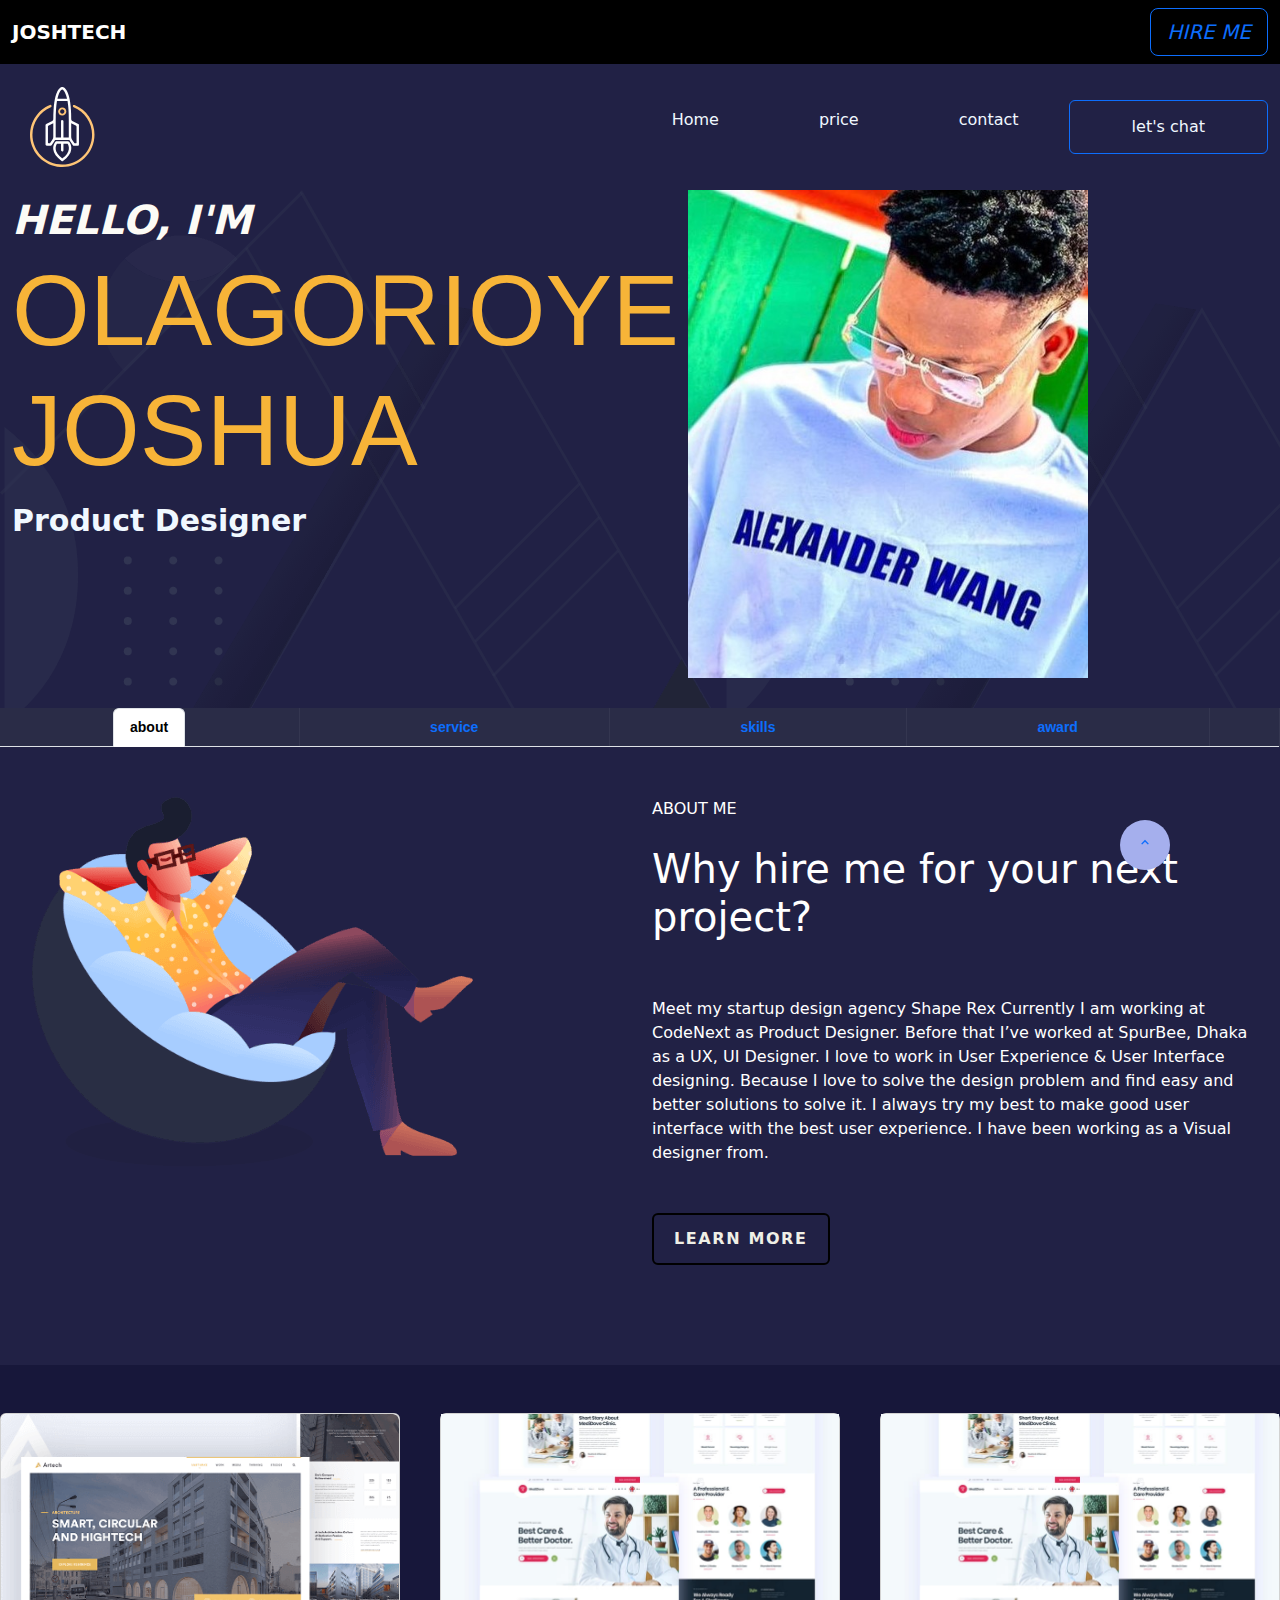
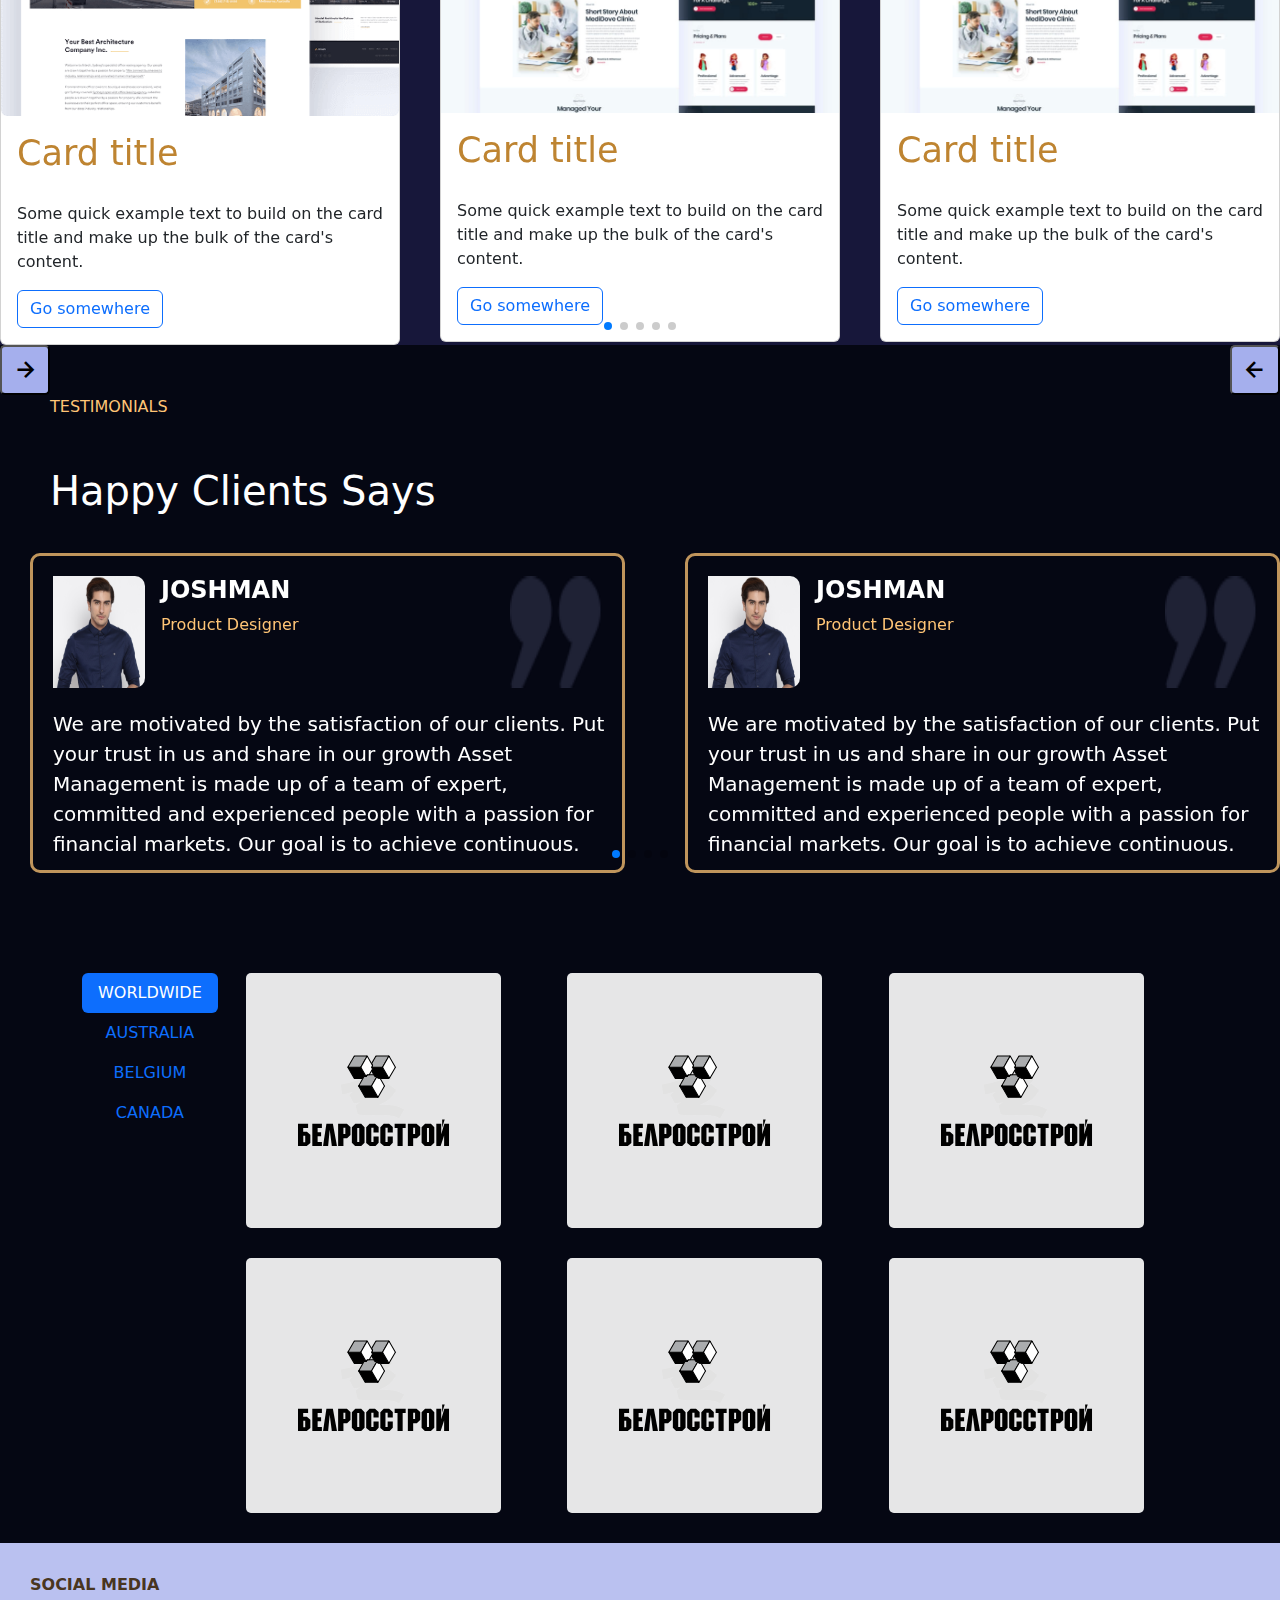
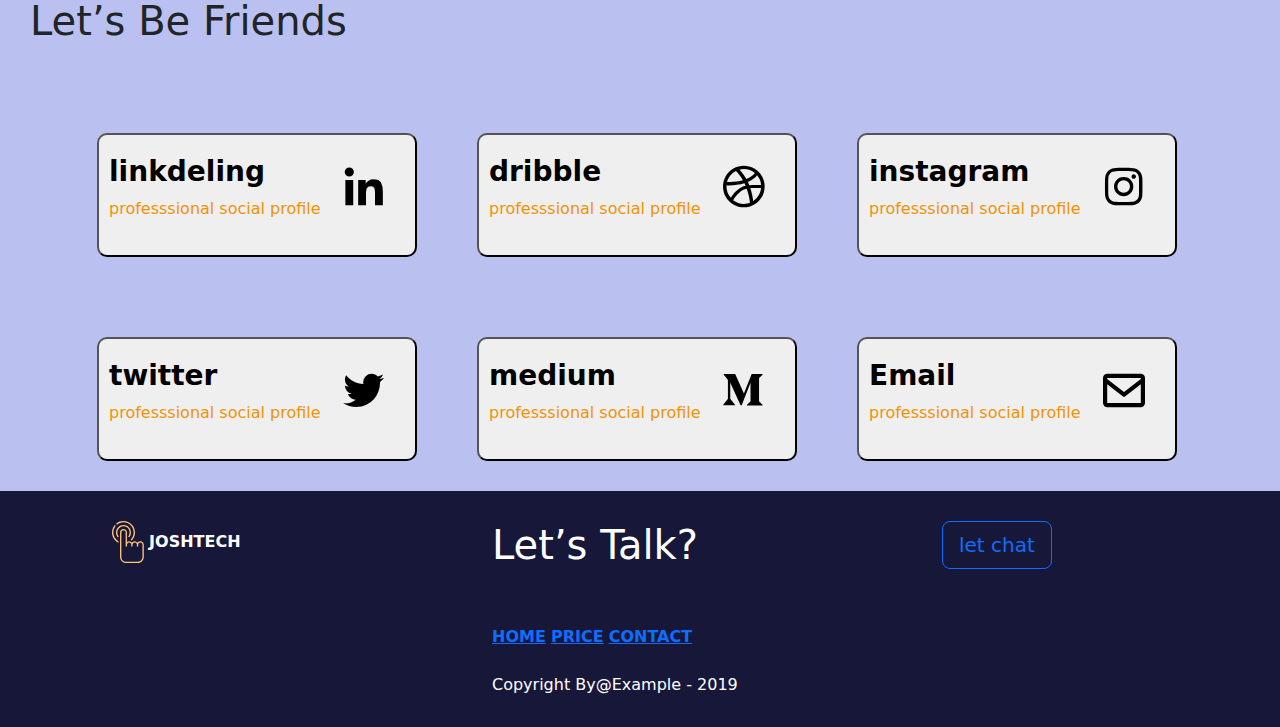
==== commit 6a312dac: "media queary for my portfolio" ====
--- a/index.html
+++ b/index.html
@@ -24,10 +24,9 @@
         </button>
         <div>
           <div class="collapse navbar-collapse" id="navbarNav">
-            <ul class="navbar-nav">
-              <button class="btn btn-lg btn-outline-primary"><i>HIRE ME</i></button>
-          </div>
-
+            <ul class="navbar-nav">   
+          </div>
+          <button class="btn btn-lg btn-outline-primary"><i>HIRE ME</i></button>
   </section>
   <!-- second nav -->
   <section class="bark">
@@ -396,12 +395,12 @@
     </div>
     <section class="mt-5">
     </section>
-
+  <!-- card section --------->
     <section class="cardstyle">
       <swiper-container class="mySwiper" pagination="true" pagination-clickable="true" space-between="40" slides-per-view="3">
         <swiper-slide>
           <div class="card">
-            <img src="img/architecture1.png" class="card-img-top" alt="...">
+            <img src="img/architecture1.png"  class="image-fluid" class="card-img-top" alt="...">
             <div class="card-body">
               <h5 class="card-title">Card title</h5>
               <p class="card-text">Some quick example text to build on the card title and make up the bulk of the card's
@@ -412,7 +411,7 @@
         </swiper-slide>
         <swiper-slide>
           <div class="card" >
-            <img src="img/work-1.jpg" class="card-img-top" alt="...">
+            <img src="img/work-1.jpg" class="image-fluid" class="card-img-top" alt="...">
             <div class="card-body">
               <h5 class="card-title">Card title</h5>
               <p class="card-text">Some quick example text to build on the card title and make up the bulk of the card's
@@ -423,7 +422,7 @@
         </swiper-slide>
         <swiper-slide>
           <div class="card">
-            <img src="img/work-1.jpg" class="card-img-top" alt="...">
+            <img src="img/work-1.jpg" class="image-fluid" class="card-img-top" alt="...">
             <div class="card-body">
               <h5 class="card-title">Card title</h5>
               <p class="card-text">Some quick example text to build on the card title and make up the bulk of the card's
@@ -434,7 +433,7 @@
         </swiper-slide>
         <swiper-slide>
           <div class="card">
-            <img src="img/architecture1.png" class="card-img-top" alt="...">
+            <img src="img/architecture1.png" class="image-fluid" class="card-img-top" alt="...">
             <div class="card-body ">
               <h5 class="card-title">Card title</h5>
               <p class="card-text">Some quick example text to build on the card title and make up the bulk of the card's
@@ -445,7 +444,7 @@
         </swiper-slide>
         <swiper-slide>
           <div class="card">
-            <img src="img/dashboard_admin.png" class="card-img-top" alt="...">
+            <img src="img/dashboard_admin.png" class="image-fluid" class="card-img-top" alt="...">
             <div class="card-body">
               <h5 class="card-title">Card title</h5>
               <p class="card-text">Some quick example text to build on the card title and make up the bulk of the card's
@@ -456,7 +455,7 @@
         </swiper-slide>
         <swiper-slide>
           <div class="card">
-            <img src="img/architecture1.png" class="card-img-top" alt="...">
+            <img src="img/architecture1.png" class="image-fluid" class="card-img-top" alt="...">
             <div class="card-body">
               <h5 class="card-title">Card title</h5>
               <p class="card-text">Some quick example text to build on the card title and make up the bulk of the card's
@@ -469,7 +468,7 @@
 
         <swiper-slide>
           <div class="card">
-            <img src="img/work-1.jpg" class="card-img-top" alt="...">
+            <img src="img/work-1.jpg" class="image-fluid" class="card-img-top" alt="...">
             <div class="card-body">
               <h5 class="card-title">Card title</h5>
               <p class="card-text">Some quick example text to build on the card title and make up the bulk of the card's
@@ -728,16 +727,18 @@
           <div class="col-md-4">
             <div>
               <a href=""><button type="button" id="btn-style">
-
+                <div class="icons"><i class='bx bxl-linkedin'></i></div>
                   <h3><b>linkdeling</b></h3>
+                  
                   <span style="color: rgb(241, 147, 6);">professsional social profile</span>
+                  
                 </button></a>
             </div>
           </div>
           <div class="col-md-4">
             <div>
               <a href=""><button type="button" id="btn-style">
-
+              <div class="icons"><i class='bx bxl-dribbble' ></i></div>
                   <h3><b>dribble</b></h3>
                   <span style="color: rgb(241, 147, 6);">professsional social profile</span>
                 </button></a>
@@ -746,7 +747,7 @@
           <div class="col-md-4">
             <div>
               <a href=""><button type="button" id="btn-style">
-
+             <div class="icons"><i class='bx bxl-instagram'></i></div>
                   <h3><b>instagram</b></h3>
                   <span style="color: rgb(241, 147, 6);">professsional social profile</span>
                 </button></a>
@@ -755,7 +756,7 @@
           <div class="col-md-4">
             <div>
               <a href=""><button type="button" id="btn-style">
-
+         <div class="icons"><i class='bx bxl-twitter'></i></div>
                   <h3><b>twitter</b></h3>
                   <span style="color: rgb(241, 147, 6);">professsional social profile</span>
                 </button></a>
@@ -764,7 +765,7 @@
           <div class="col-md-4">
             <div>
               <a href=""><button type="button" id="btn-style">
-
+              <div class="icons"><i class='bx bxl-medium'></i></div>
                   <h3><b>medium</b></h3>
                   <span style="color: rgb(241, 147, 6);">professsional social profile</span>
                 </button></a>
@@ -773,7 +774,7 @@
           <div class="col-md-4">
             <div>
               <a href=""><button type="button" id="btn-style">
-
+      <div class="icons"><i class='bx bx-envelope'></i></div>
                   <h3><b>Email</b></h3>
                   <span style="color: rgb(241, 147, 6);">professsional social profile</span>
                 </button></a>
--- a/css/style.css
+++ b/css/style.css
@@ -5,6 +5,7 @@
 }
 .navbar-toggler-icon{
   background-color: rgb(243, 168, 48);
+  margin-left: 100px;
 }
 .buy:hover {
   background-color: white;
@@ -119,17 +120,24 @@
   /* top: 0; */
   left: 0;
   position: absolute;
-  margin-top: 63px;
   padding-top: 10rem;
   background-size: cover;
 }
-
-#price-edit li a {
+.second-p{
+  padding-top: 20px;
+  background-color: #a5afed;
+}
+
+#price-edit ul a {
   padding-right: 50px;
   padding-left: 50px;
   color: rgb(10, 1, 1);
   font-weight: bold;
   font-size: 15px;
+
+}
+#price-edit li a:hover{
+  color: #be8431;
 }
 .contact {
   background-image: url(/img/image\ two.jpg);
@@ -197,7 +205,7 @@
   display: block;
 } */
 .cardstyle {
-  height: 35rem;
+  
 }
 .testimonial {
   padding-top: 20px;
@@ -246,6 +254,8 @@
   padding-top: 20px;
   margin-top: 5rem;
   padding-bottom: 100px;
+  text-align: left;
+  
 }
 #btn-style:hover {
   background-color: #0a0600;
@@ -257,6 +267,15 @@
   padding-top: 30px;
   padding-bottom: 30px;
   padding-left: 30px;
+ 
+}
+.icons{
+  float: right;
+  font-size: 50px;
+  padding-bottom: 30px;
+  padding-right: 20px;
+  
+
 }
 
 .heady {
@@ -277,6 +296,7 @@
 }
 .over {
   background-color: #2c325c;
+  
 }
 .question {
   background-color: #15182c;
--- a/css/mediaquery.css
+++ b/css/mediaquery.css
@@ -3,12 +3,71 @@
     font-size: 40px;
   }  
   #btn-style{
-   width: 15rem; 
+   width: 17rem; 
    height: 5rem;
   }
   .size{
     width: 30px;
     height: 30px;
   }
-  
+  .inner input{
+    width: 17rem; 
+   height: 5rem;
+   margin-left: 20px;
+   margin-right: 20px;
+  }
+  #message{
+    width:17rem ;
+    height: 60px;
+    margin-left: 20px;
+    margin-right: 20px;
+    margin-bottom: 20px;
+  }
+  .question{
+    padding-left: 0px;
+    text-align: left;
+    font-size: 10px;
+  }
+  .question h5{
+    font-size: 20px;
+  }
+  .country img{
+    width: 100px;
+    height: 100px;
+  }
+  .myswiper{
+    slides-per-view: 2
+  }
+
+  .cardstyle a{
+  width: 50px;
+  height: 50px;
+  font-size: 7px;
+  }
+  .cardstyle{
+    font-size: 10px;
+  }
+  .cardstyle h5{
+    font-size: 20px;
+  }
+  .testimonial img{
+    width: 3rem;
+    height: 3rem;
+  }  
+  .quote{
+   font-size: 3px; 
+  }
+  .testimonial p{
+    font-size:7px;
+  padding-right: 10px;
+    text-align: left;
+  }
+  .testimonial{
+    height: 15rem;
+    text-align: center;
+    font-size: 5px;
+  }
+  .testimonial b{
+    font-size: 5px;
+  }
 }